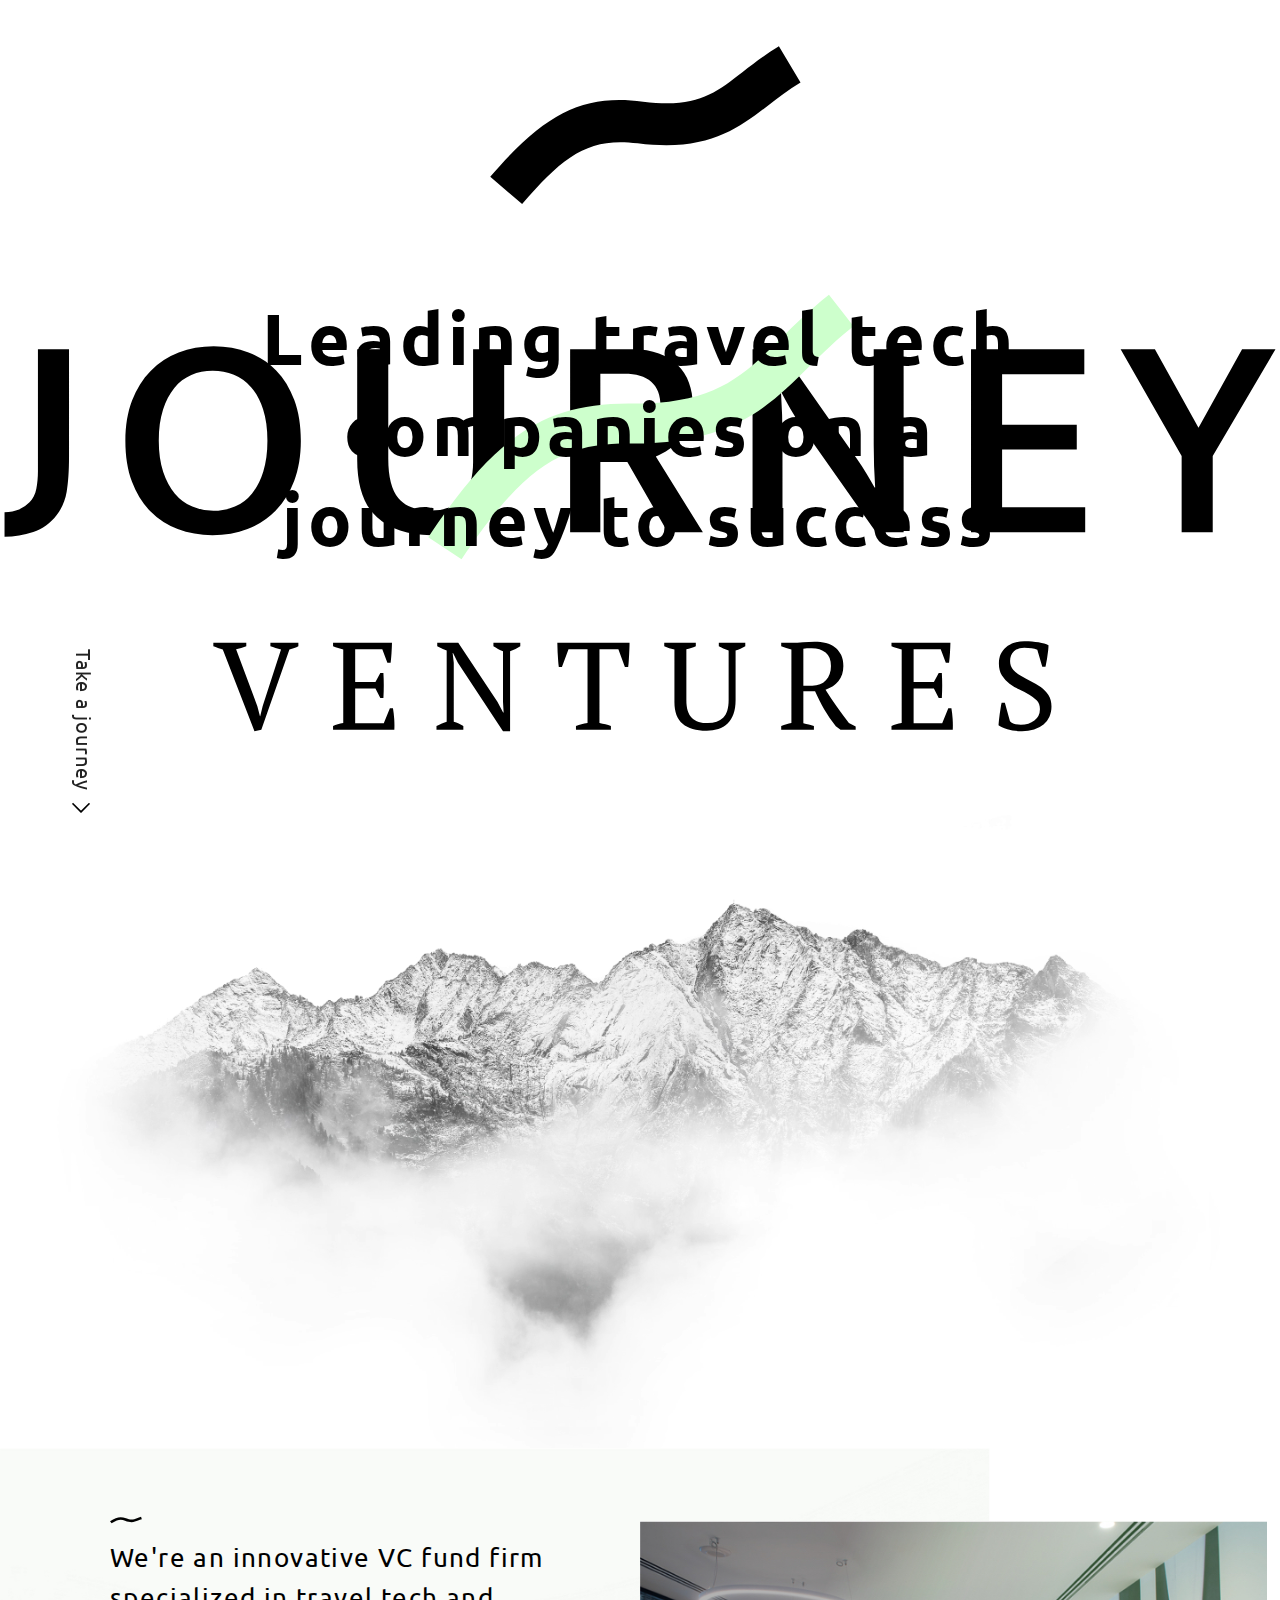
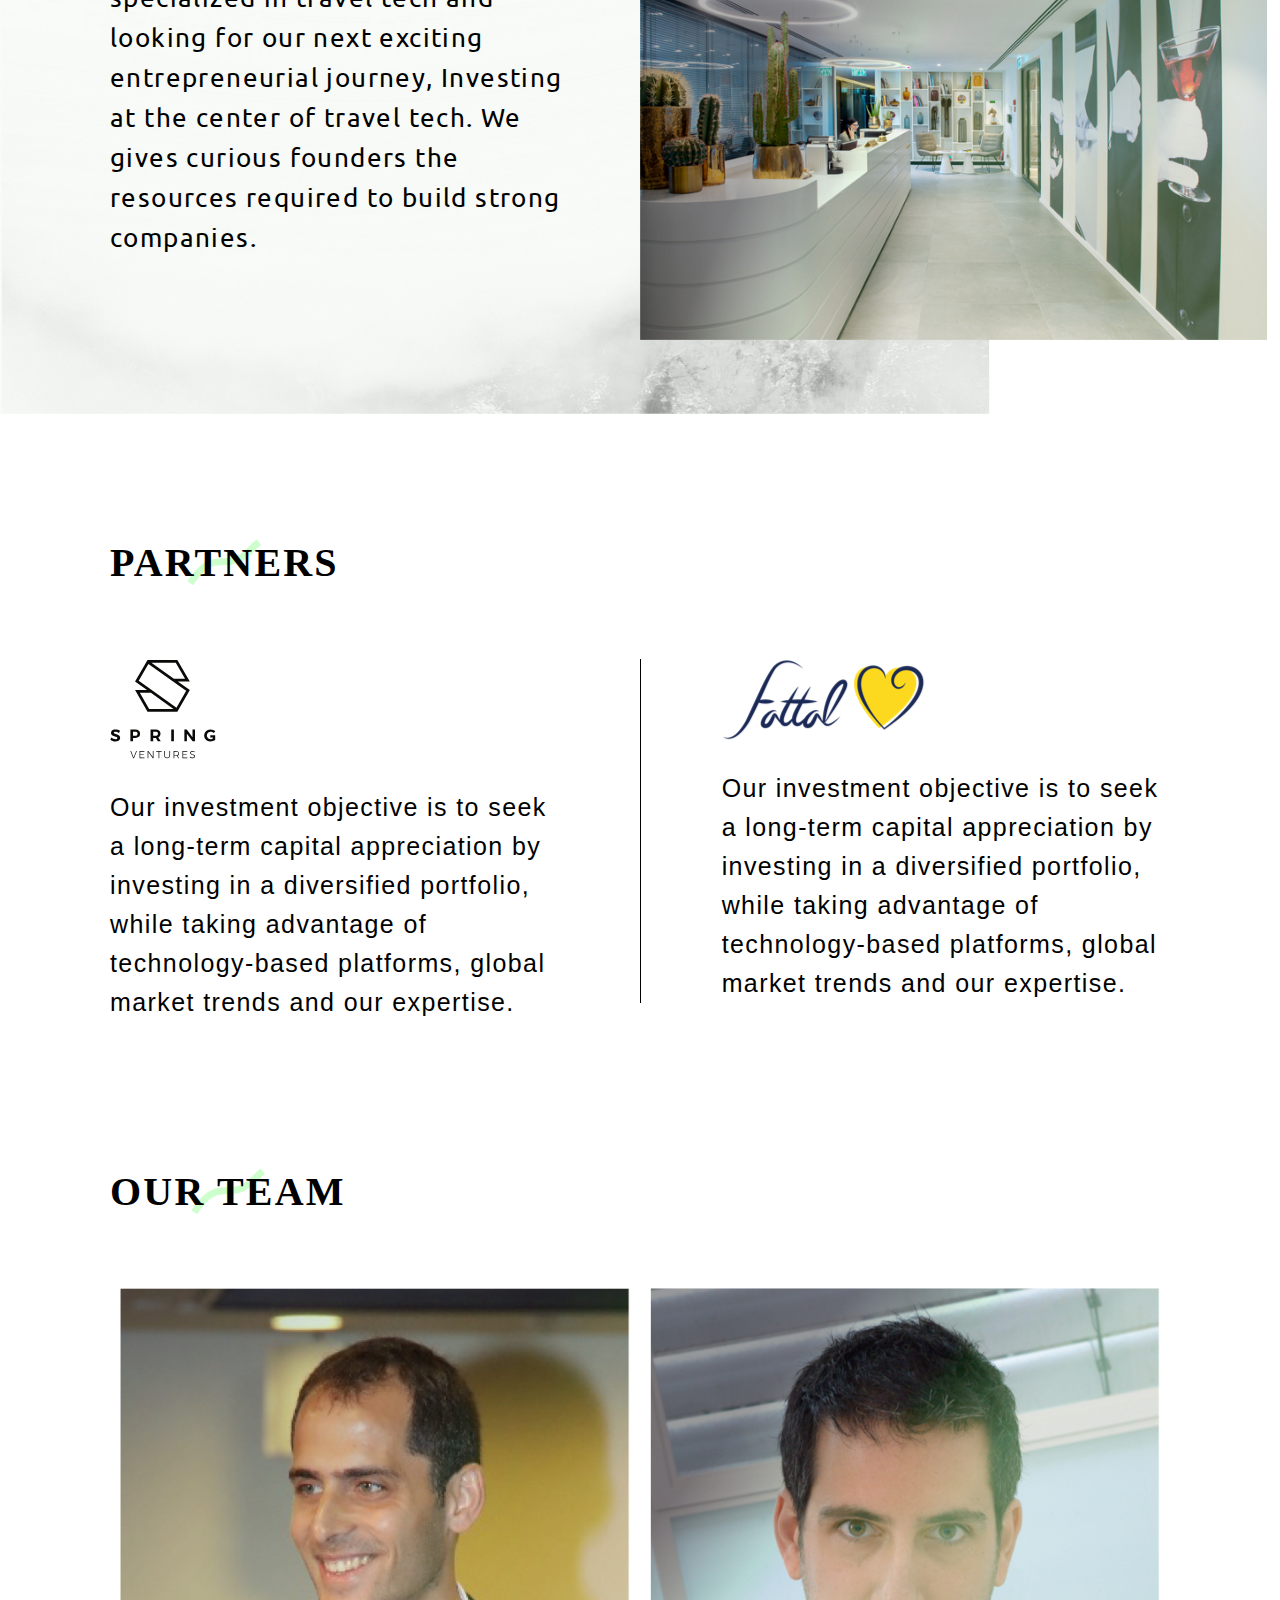
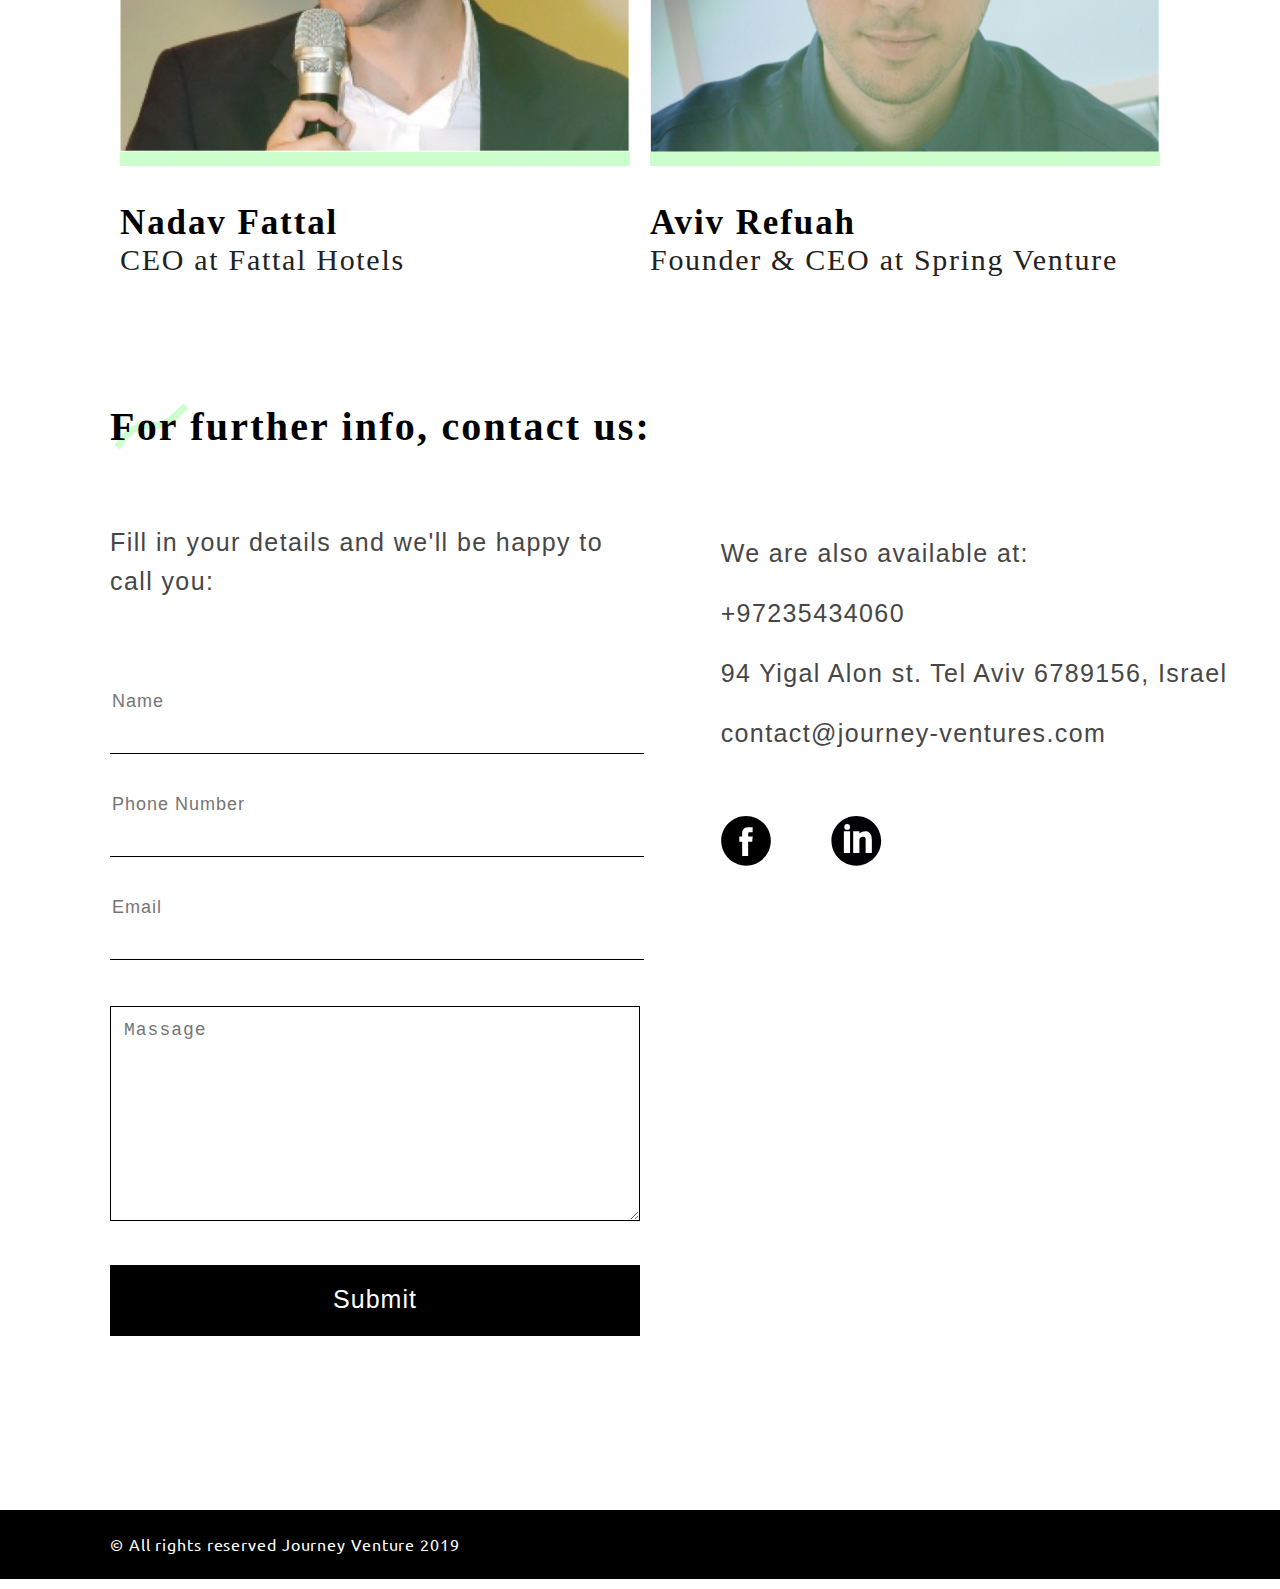
==== index.html @ 514bf33f "+" ====
<!DOCTYPE html>
<html lang="en">

<head>
    <meta charset="UTF-8">
    <meta name="viewport" content="width=device-width, initial-scale=1.0">
    <meta http-equiv="X-UA-Compatible" content="ie=edge">
    <title>Journey Ventures</title>
    <link href="https://fonts.googleapis.com/css?family=Ubuntu:400,700" rel="stylesheet">
    <link rel="stylesheet" href="reset.css">
    <link rel="stylesheet" href="main.css">
</head>

<body>
    <section class="welcome-section section">
        <img class="logo" src="img/journey.svg">
        <span class="welcome-text">Leading travel tech companies on a journey to success</span>
        <video id="video" muted autoplay>
            <source src="Comp.mp4" type="video/webm">
        </video>
        <div class="clouds-mob"></div>
        <div class="scroll-link">
            <span>Take a journey </span>
            <img src="img/arrow-down.svg" alt="">
        </div>
    </section>

    <section class="we-are section">
        <div class="we-are-text  text-block">
            <div> <img class="img-for-mob" src="img/small.svg"></div>
            <p>
                We're an innovative VC fund firm specialized in
                travel
                tech and
                looking for our next
                exciting
                entrepreneurial journey, Investing at the center of travel tech. We gives curious founders the resources
                required to build strong companies.
            </p>
        </div>
        <div class="we-are-img-container sections-contents">
            <img class="we-are-img" src="img/office.jpg">
        </div>
    </section>
    <span class="title margin-sides">PARTNERS</span>
    <section class="partners margin-sides section">

        <div class="spring-partner sections-contents">
            <img class="partner-icon" src="img/spring.svg">
            <span class="spring-text text-block">
                Our investment objective is to seek a long-term capital appreciation by investing in a diversified
                portfolio, while taking advantage of technology-based platforms, global market trends and our expertise.
            </span>
        </div>
        <div class="fattal-partner sections-contents">
            <div class="container-border-left">
                <img class="partner-icon" src="img/fattal.jpg">
                <span class="fattal-text text-block">
                    Our investment objective is to seek a long-term capital appreciation by investing in a diversified
                    portfolio, while taking advantage of technology-based platforms, global market trends and our
                    expertise.
                </span>
            </div>
        </div>
    </section>
    <span class="title margin-sides">OUR TEAM</span>
    <section class="our-team margin-sides section">
        <div class="person-wrapper sections-contents" id="js-nadav" data-id="1">
            <div class="nadav">
                <img class="person-img" src="img/nadav.jpg" data-id="1">
                <img class="not-active" src="img/nadav-hover.jpg" data-id="1">
                <span class="name-title">Nadav Fattal</span> <br>
                <span class="position-title">CEO at Fattal Hotels</span>
                <div class="text-about-person text-block" data-id="1">Our investment objective is to seek a long-term
                    capital appreciation by
                    investing in a diversified portfolio, while taking advantage of technology-based platforms, global
                    market trends and our expertise.</div>
            </div>
        </div>
        <div class="person-wrapper sections-contents" id="js-aviv" data-id="2">
            <div class="aviv">
                <img class="person-img" src="img/aviv.jpg" data-id="2">
                <img class="not-active" src="img/aviv-hover.jpg" data-id="2">
                <span class="name-title">Aviv Refuah</span> <br>
                <span class="position-title">Founder & CEO at Spring Venture</span>
                <div class="text-about-person text-block" data-id="2">Our investment objective is to seek a long-term
                    capital appreciation by
                    investing in a diversified portfolio, while taking advantage of technology-based platforms, global
                    market trends and our expertise.</div>
            </div>
        </div>
    </section>
    <span class="title margin-sides more-info-title">For further info, contact us:</span>
    <section class=" margin-sides section">
        <div class="form sections-contents">

            <span class="text-block form-text">Fill in your details and we'll be happy to call you:
            </span>
            <!-- <form method="POST" action="acknowledge.php"> -->
            <form method="POST" action="https://formspree.io/journeyventures2019@gmail.com">
                <!-- <div class="hpot">
                    <label>Leave this field empty: <input name="_gotcha"></label>
                  </div> -->
                <input for="name" type="text" placeholder="Name" name="name"> <br>
                <input for="phone" type="text" placeholder="Phone Number" name="phone"> <br>
                <input for="email" type="text" placeholder="Email" name="email"> <br>
                <textarea for="comments" cols="30" rows="10" placeholder="Massage" name="massage"></textarea> <br>
                <input class="btn-submit" type="submit">
                <input type="hidden" name="_next" value="formSuccess.html" />
            </form>
        </div>
        <div class="contacts sections-contents">
            <span class="text-block contact-us-text">
                We are also available at: <br>
                +97235434060<br>
                94 Yigal Alon st. Tel Aviv 6789156, Israel <br>
                contact@journey-ventures.com<br>
                <img src="img/facebook.svg">
                <img class="icon-linkedin" src="img/linkedin.svg">
            </span>
        </div>
    </section>
    <footer>
        © All rights reserved Journey Venture 2019
    </footer>
    <script src="main.js"></script>
</body>

</html>
---- main.css ----
/* Main */
html {
  font-size: 10px;
}
body {
  font-size: 10px;
  font-family: "Ubuntu", sans-serif;
  font-weight: normal;
  font-style: normal;
  font-stretch: normal;
  line-height: normal;
}
.margin-sides {
  margin-left: 110px;
  margin-right: 110px;
}
.sections-contents {
  flex: 0 0 50%;
  display: flex;
}
.section {
  display: flex;
}
.text-block {
  line-height: 1.56;
  letter-spacing: 1.4px;
  color: #000000;
  font-size: 2.5rem;
  font-family: "Open Sans", sans-serif;
}
.title {
  background: url("img/hero.svg") no-repeat center;
  font-family: "Futura";
  font-size: 4rem;
  font-weight: bold;
  letter-spacing: 2.2px;
  color: #000000;
  display: inline-block;
  margin-top: 9.8vw;
  margin-bottom: 5.7vw;
  background-size: contain;
}


/* Sections */
.welcome-section {
  display: flex;
  flex-direction: column;
  min-height: 64.2vw;
}

.welcome-text {
  font-size: 7.2rem;
  font-weight: bold;
  line-height: 1.26;
  letter-spacing: 5px;
  text-align: center;
  color: #000000;
  margin-top: 15vw;
  background: url("img/hero.svg") no-repeat center;
  position: absolute;
  top: 100px;
  padding: 0 330px;
  background-size: contain;
}
.scroll-link{
  position: absolute;
  transform: rotate(90deg);
  top: 80%;
  font-size: 2rem;
  letter-spacing: 1px;
}
.scroll-link >img{
  transform: rotate(-90deg);
}
@media only screen and (min-width: 1873px) {
  .welcome-text {
    margin-top: 20vw;
  }
}
.logo {
  margin-top: 46px;
}
@media only screen and (max-width: 1376px) {
  .welcome-text {
    padding: 0 220px;
  }
}
.clouds-mob {
  display: none;
}
.we-are {
  min-height: 44.2vw;
  background: url("img/about.jpg") no-repeat;
  background-size: 77.36% 100%;
  position: relative;
}
.we-are-text {
  padding: 50px 0 50px 110px;
  align-items: center;
  padding-right: 56px;
  font-size: 2.6rem;
  box-sizing: border-box;
  font-family: "Ubuntu";
  line-height: 1.54;
}
.we-are-img-container {
  align-items: center;
}
#video{
  width: 100%;
}
.we-are-img {
  width: 49vw;
}
.partners {
  min-height: 30vw;
}
.spring-partner,
.fattal-partner {
  flex-direction: column;
  align-items: flex-start;
}
.spring-text,
.fattal-text {
  margin-top: 29px;
}
.spring-text {
  padding-right: 6.3vw;
}
.fattal-text,
.fattal-partner img {
  padding-left: 6.3vw;
  display: block;
  
}
.container-border-left{
  border-left: 1px solid black;
}
.text-about-person {
  display: none;
}
.name-title {
  font-family: "Open Sans";
  font-size: 3.5rem;
  letter-spacing: 1.9px;
  color: #000000;
  font-weight: 700;
  margin-top: 3.7rem;
  display: inline-block;
}
.position-title {
  font-family: "Open Sans";
  font-size: 3rem;
  letter-spacing: 1.7px;
}
.nadav,
.aviv,
.form,
.contacts {
  flex-direction: column;
}
.person-wrapper {
  width: 50%;
  justify-content: center;
}
.nadav,
.aviv {
  width: 100%;
  /* max-width: 598px; */
  margin-right: 10px;
  margin-left: 10px;
}

.person-img,
.not-active {
  width: 100%;
  /* max-width: 598px; */
  align-self: center;
  border-bottom: 14px solid #cdffcc;
}
.not-active {
  width: 100%;
  /* max-width: 598px; */
  display: none;
  border-bottom: 14px solid #cdffcc;
}
.more-info-title {
  background-position: left;
}
.form-text {
  margin-bottom: 50px;
}
.contact-us {
  color: #464646;
}
input {
  outline: none;
  border: none;
  border-bottom: 1px solid black;
  height: 100px;
  font-size: 1.8rem;
  width: 100%;
  letter-spacing: 1px;
  font-weight: 100;
  /* font-family: "Open Sans"; */
  color: #464646;
}
textarea {
  border: 1px solid black;
  font-size: 1.8rem;
  padding: 13px 0 0 13px;
  width: 100%;
  letter-spacing: 1px;
  font-weight: 100;
  /* font-family: "Open Sans"; */
  margin-top: 46px;
  box-sizing: border-box;
  color: #464646;
}
:-moz-placeholder,
::-moz-placeholder,
::-webkit-input-placeholder,
:-moz-placeholder{
  color: #464646;
  /* font-family: "Open Sans"; */
}
.contacts {
  padding-left: 6.3vw;
}
.contact-us-text img {
  margin-top: 5.2rem;
}
.icon-linkedin {
  margin-left: 5.1rem;
}
footer {
  display: flex;
  height: 69px;
  background-color: black;
  color: white;
  padding-left: 110px;
  align-items: center;
  font-size: 1.6rem;
  /* font-family: "Open Sans"; */
  letter-spacing: 0.9px;
  margin-top: 174px;
}
.form-text {
  color: #464646;
}
.btn-submit {
  color: white;
  background: black;
  margin-top: 44px;
  font-size: 25px;
  height: 71px;
}
.btn-submit:hover {
  background-color: #233223;
}
.contact-us-text {
  line-height: 6rem;
  color: #464646;
}
@media only screen and (max-width: 1024px) {
  .section {
    flex-direction: column;
    height: auto;
  }
  .welcome-text {
    font-size: 5.3rem;
    padding: 0 100px;
  }
  .sections-contents {
    flex: 0 0 100%;
  }
  .person-wrapper {
    width: 100%;
  }
  .contacts,
  .spring-text,
  .fattal-text,
  .fattal-partner img {
    padding-left: unset;
  }
  .we-are {
    background-size: cover;
  }
  .we-are-img {
    width: 100%;
  }
  .text-block {
    font-size: 1.8rem;
    line-height: 1.56;
    letter-spacing: 1px;
    padding-top: 30px;
  }
  .scroll-link{
    display: none;
  }
  .we-are-text {
    padding: 100px 29px 70px 31px;
  }
  .aviv {
  margin-top: 30px;
  }
  .clouds-mob {
    display: block;
    width: 100%;
    height: 600px;
    background: url("img/clouds.jpg") no-repeat;
    background-size: 100%;
  }
  .partner-icon {
    padding-top: 50px;
  }
  .name-title {
    font-size: 2.4rem;
  }
  .position-title {
    font-size: 2rem;
  }
  .title {
    font-size: 2.6rem;
  }
  .contact-us-text {
    line-height: 6rem;
  }
  .nadav,
  .aviv {
    margin-right: unset;
    margin-left: unset;
  }
  video {
    display: none;
  }
  .container-border-left{
    border-left: none;
  }
}
@media only screen and (max-width: 988px) {
  .welcome-text {
    margin-top: 140px;
  }
}
@media only screen and (max-width: 612px) {
  .margin-sides {
    margin-left: 30px;
    margin-right: 30px;
  }
  footer {
    font-size: 1.4rem;
    padding-left: 30px;
  }
  .more-info-title {
    background-size: 80%;
  }

  .welcome-text {
    padding: 0 30px;
    font-size: 2.3rem;
    margin-top: 100px;
  }
  .clouds-mob {
    height: 300px;
  }
}
.hpot {
  display: none;
}
.success-container {
  width: 100%;
  margin-top: 10vw;
  text-align: center;
}
.success-container h1 {
  height: 30px;
  font-family: Futura;
  font-size: 23.4px;
  font-weight: bold;
  font-style: normal;
  font-stretch: normal;
  line-height: normal;
  letter-spacing: 1.3px;
  color: #000000;
}
.success-container h2 {
  font-family: OpenSans;
  font-size: 16.2px;
  font-weight: normal;
  font-style: normal;
  font-stretch: normal;
  line-height: 1.56;
  letter-spacing: 0.9px;
  text-align: center;
  color: #464646;
}
.success-container a {
  font-size: 16.2px;
}
.success-container img {
  width: 89px;
}
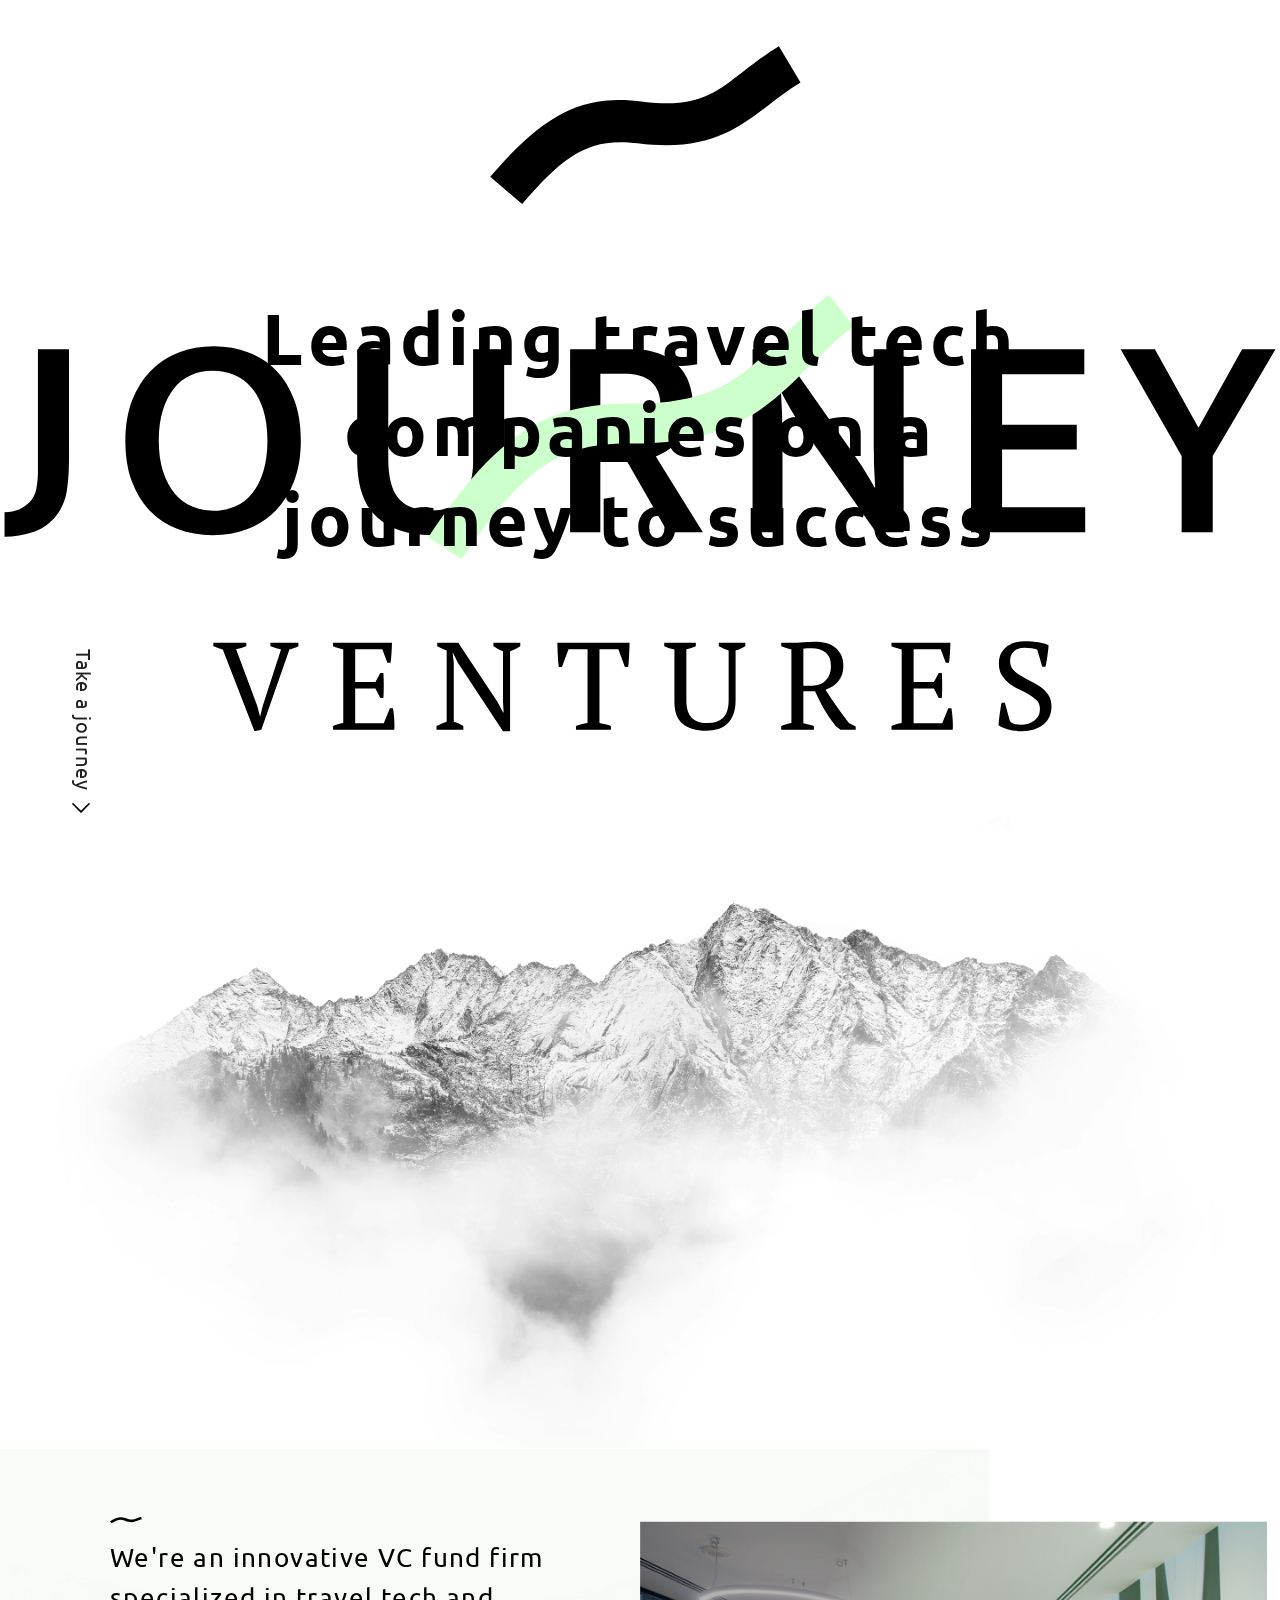
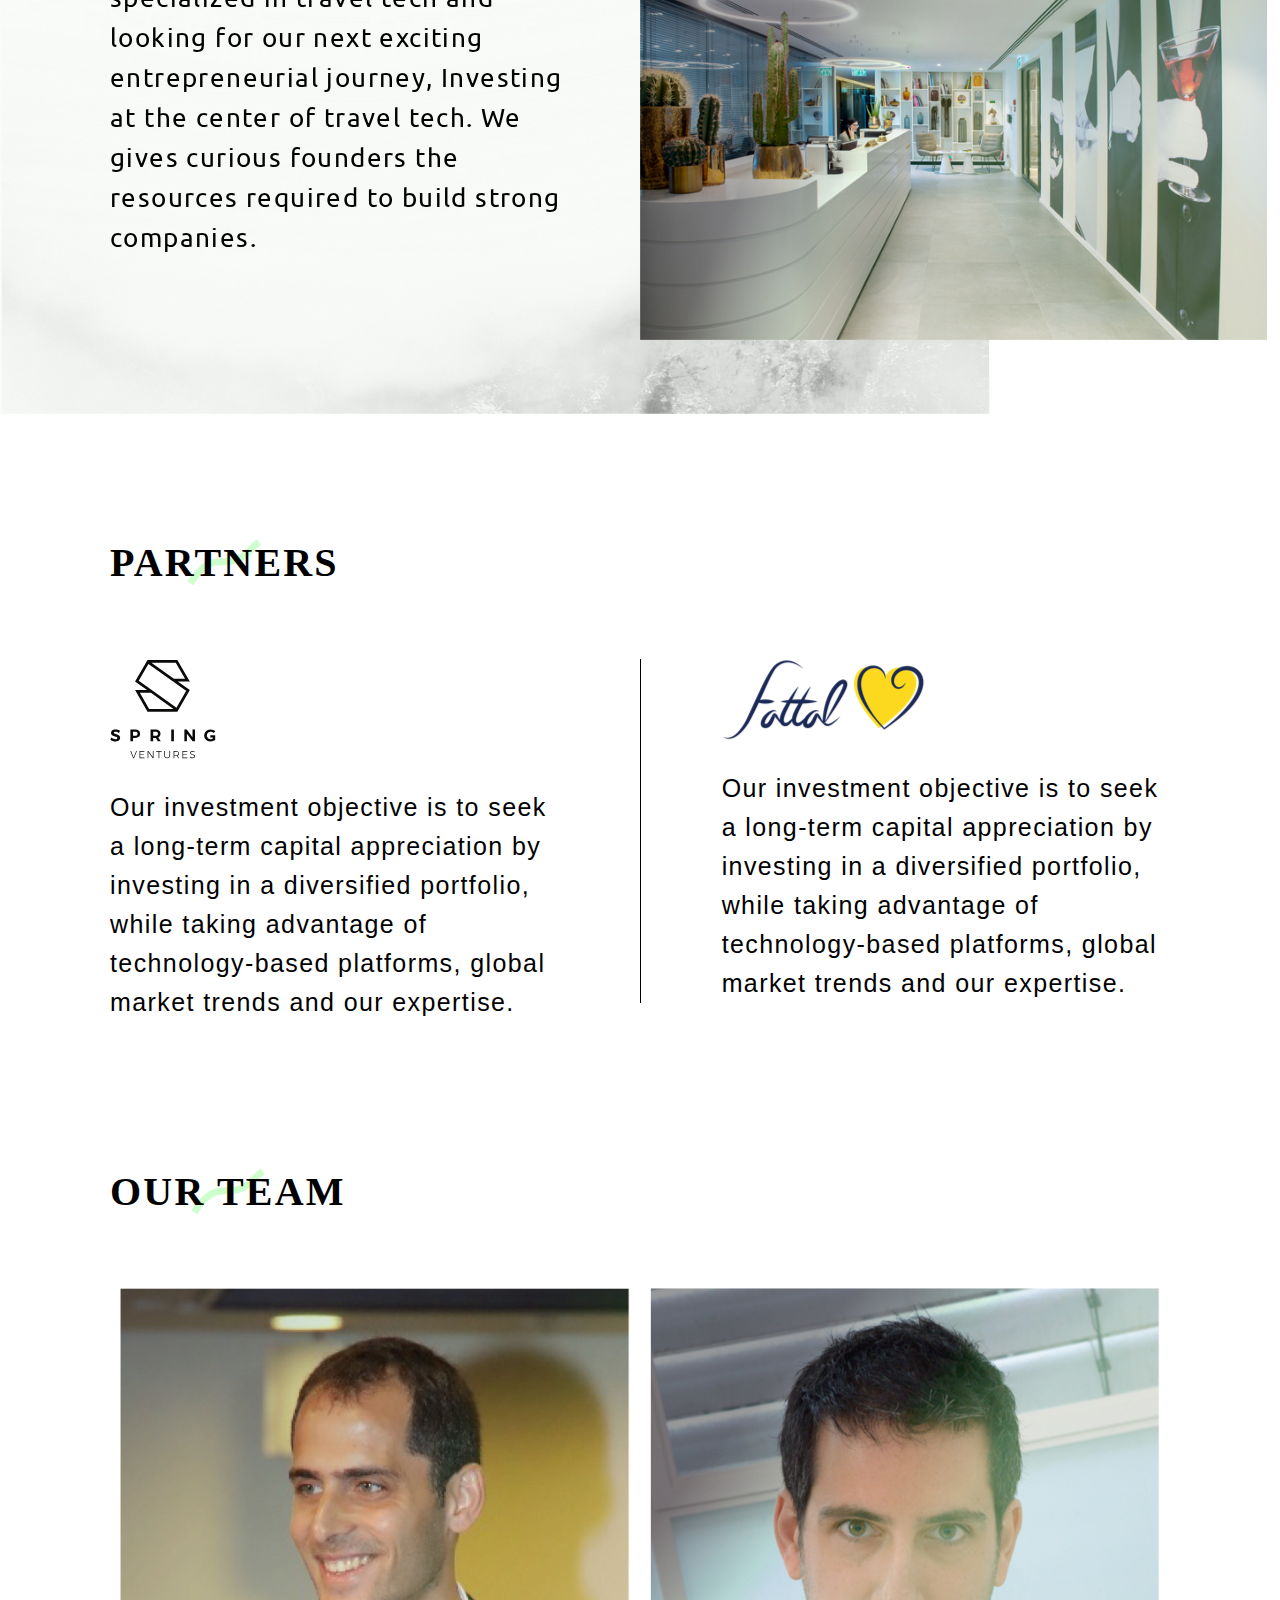
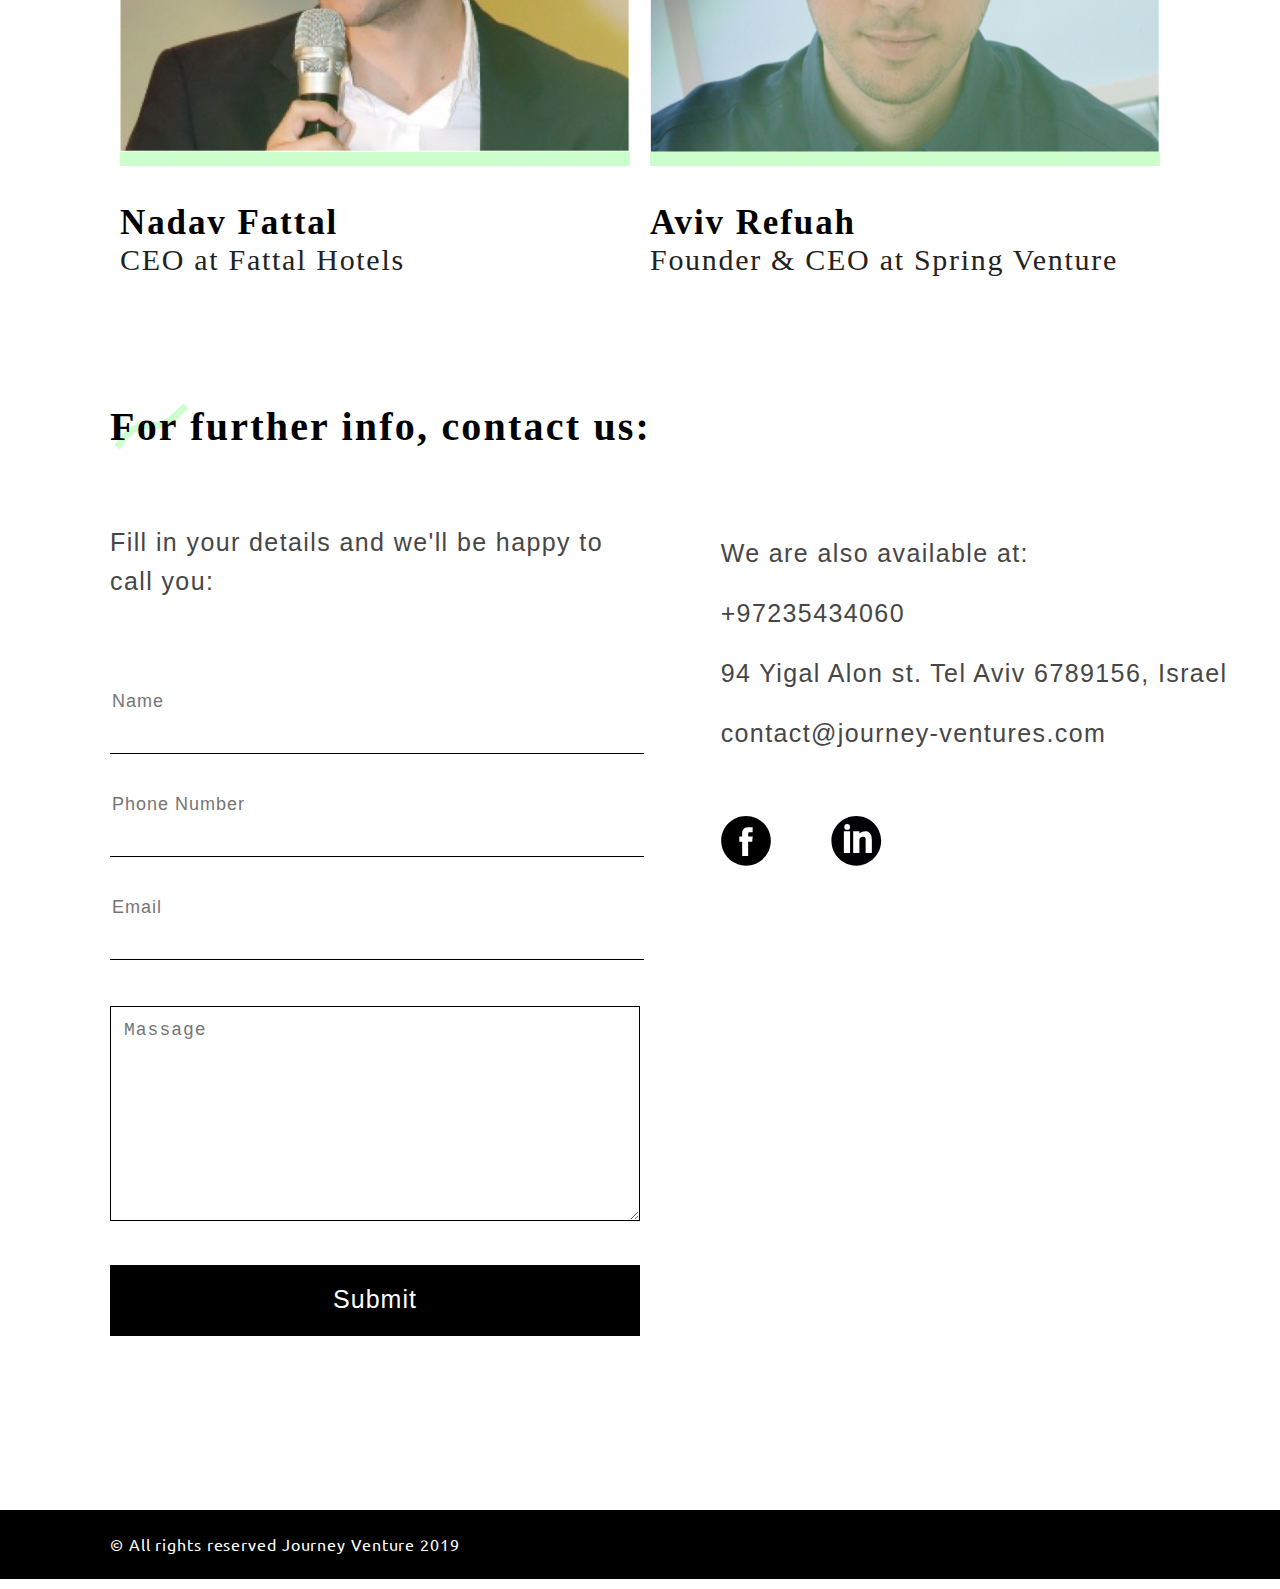
==== commit 011ca836: "+scroll" ====
--- a/index.html
+++ b/index.html
@@ -25,7 +25,7 @@
         </div>
     </section>
 
-    <section class="we-are section">
+    <section class="we-are section" id="we-are">
         <div class="we-are-text  text-block">
             <div> <img class="img-for-mob" src="img/small.svg"></div>
             <p>
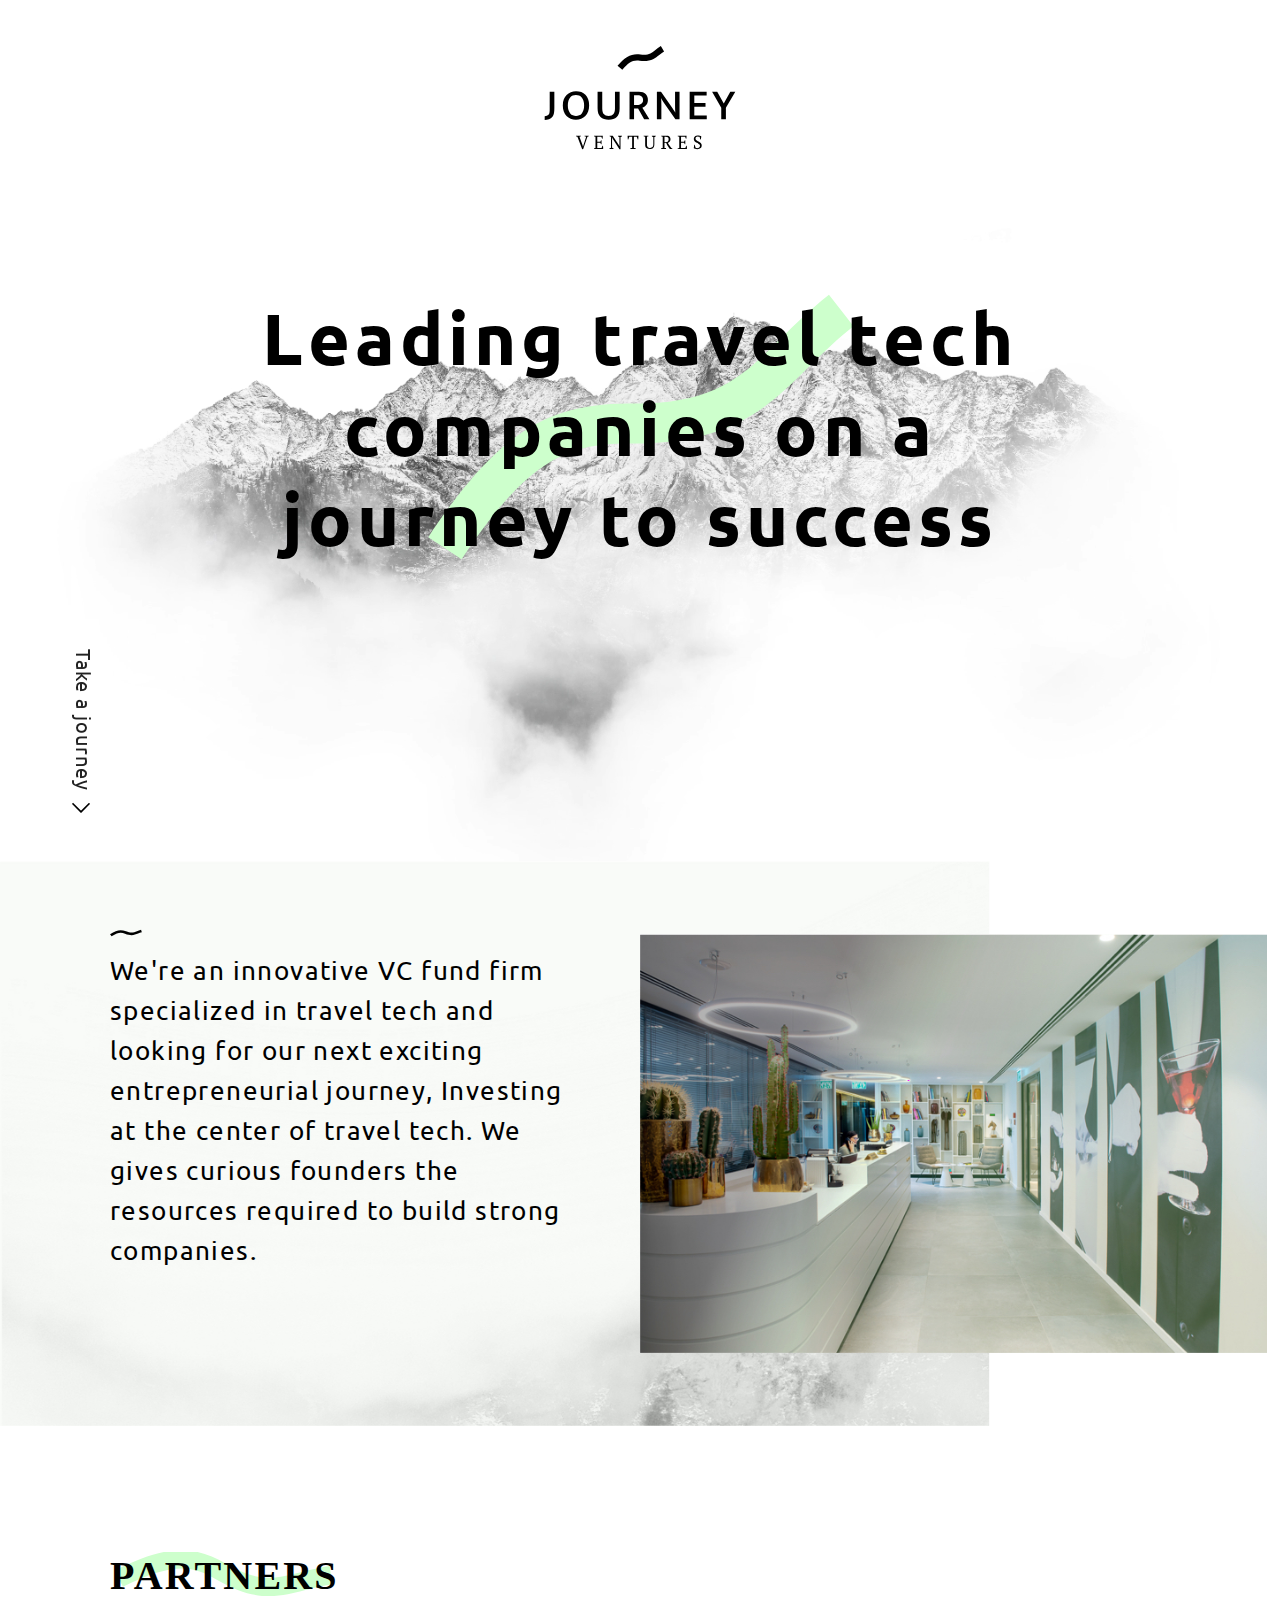
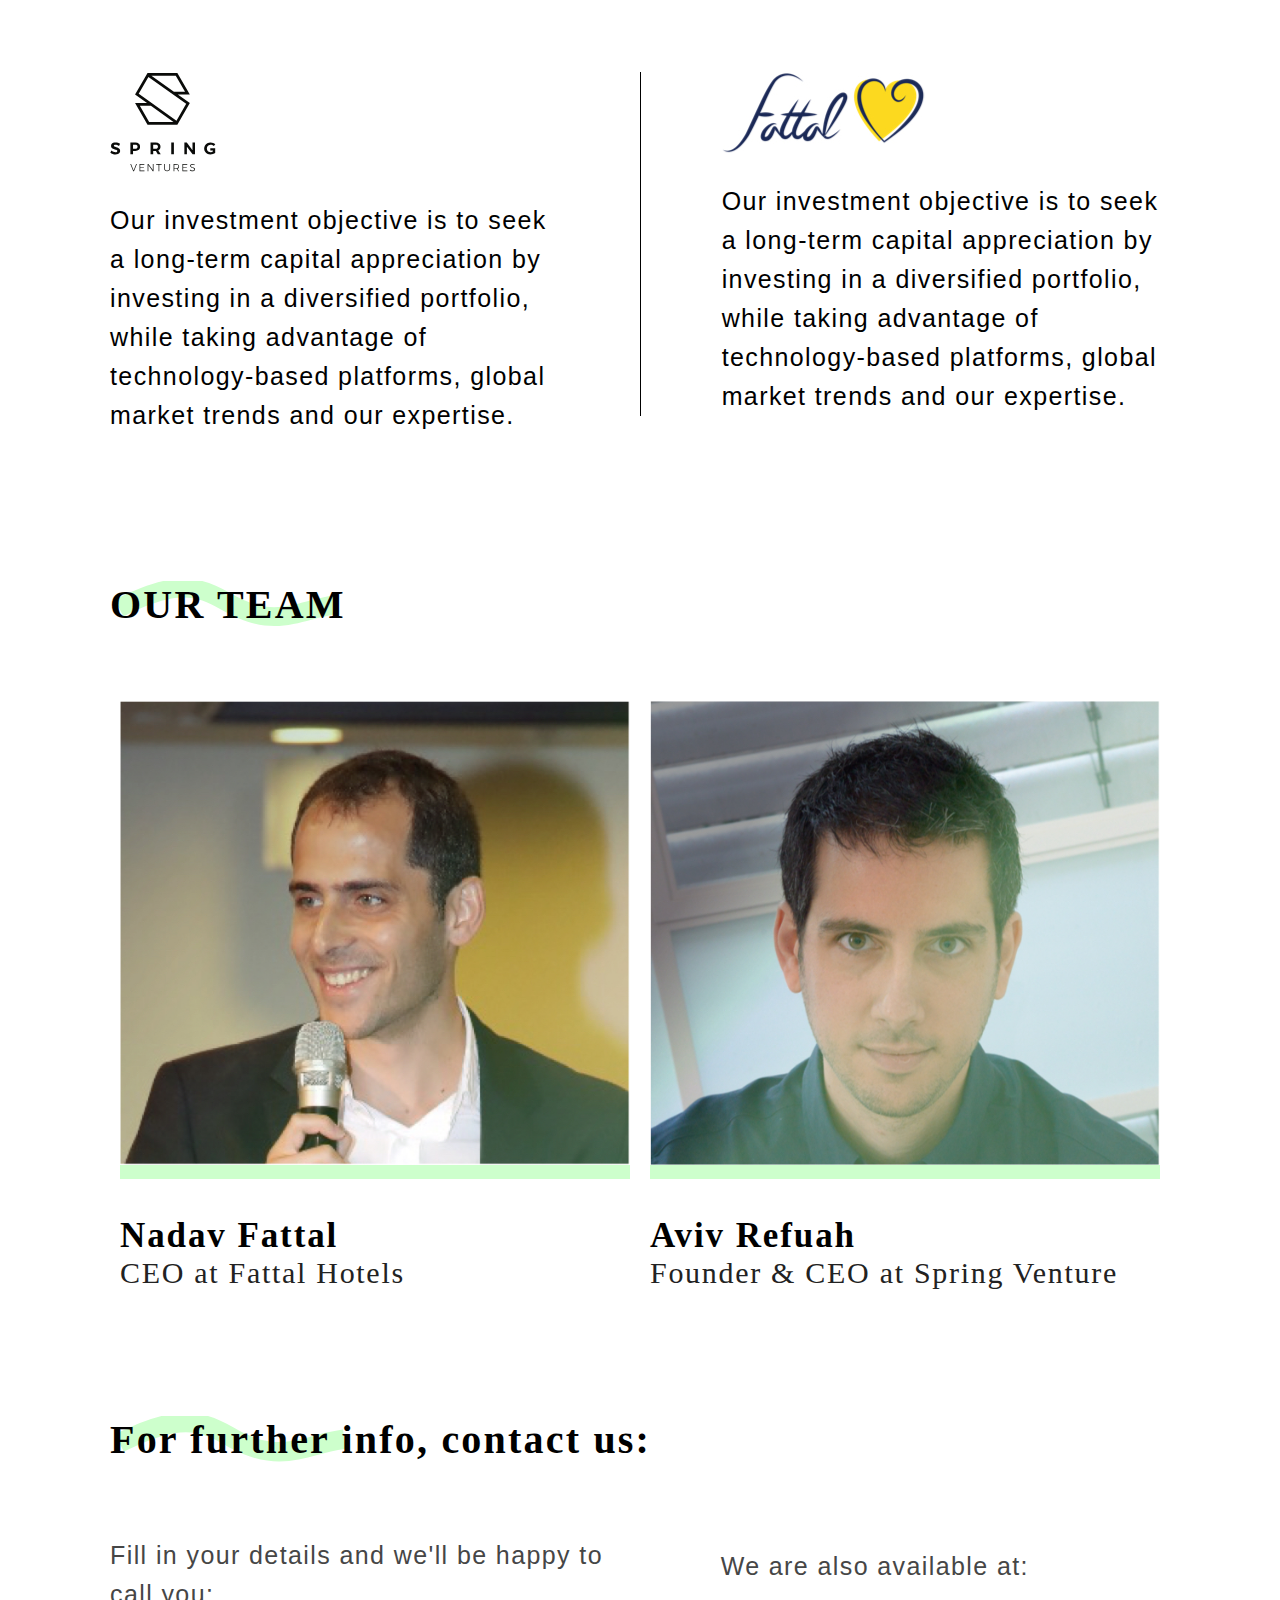
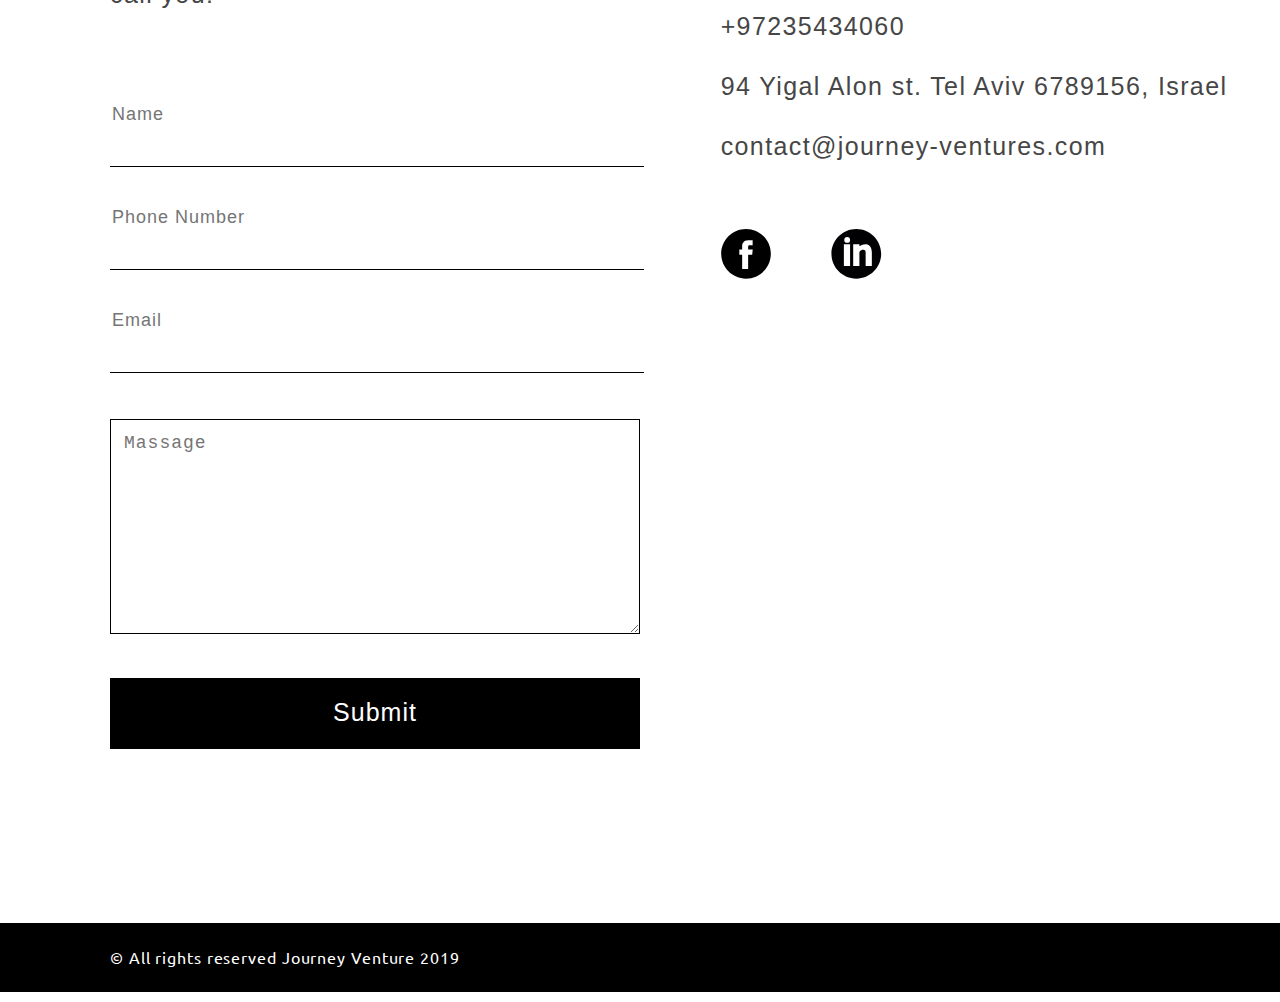
==== commit 636f68e7: "+" ====
--- a/index.html
+++ b/index.html
@@ -4,6 +4,7 @@
 <head>
     <meta charset="UTF-8">
     <meta name="viewport" content="width=device-width, initial-scale=1.0">
+    <meta name="title" content="Journey Ventures">
     <meta http-equiv="X-UA-Compatible" content="ie=edge">
     <title>Journey Ventures</title>
     <link href="https://fonts.googleapis.com/css?family=Ubuntu:400,700" rel="stylesheet">
@@ -13,7 +14,9 @@
 
 <body>
     <section class="welcome-section section">
-        <img class="logo" src="img/journey.svg">
+        <div class="logo-container">
+            <img class="logo" src="img/journey.svg">
+        </div>
         <span class="welcome-text">Leading travel tech companies on a journey to success</span>
         <video id="video" muted autoplay>
             <source src="Comp.mp4" type="video/webm">
--- a/main.css
+++ b/main.css
@@ -29,7 +29,7 @@
   font-family: "Open Sans", sans-serif;
 }
 .title {
-  background: url("img/hero.svg") no-repeat center;
+  background: url("img/headlines.svg") no-repeat center;
   font-family: "Futura";
   font-size: 4rem;
   font-weight: bold;
@@ -38,7 +38,7 @@
   display: inline-block;
   margin-top: 9.8vw;
   margin-bottom: 5.7vw;
-  background-size: contain;
+  background-size: cover; 
 }
 
 
@@ -73,6 +73,12 @@
 .scroll-link >img{
   transform: rotate(-90deg);
 }
+.logo-container{
+text-align: center;
+}
+.logo-container img{
+  width: 15%;
+}
 @media only screen and (min-width: 1873px) {
   .welcome-text {
     margin-top: 20vw;
@@ -187,6 +193,7 @@
 }
 .more-info-title {
   background-position: left;
+  background-size: unset;
 }
 .form-text {
   margin-bottom: 50px;
@@ -312,6 +319,9 @@
     background: url("img/clouds.jpg") no-repeat;
     background-size: 100%;
   }
+  .more-info-title {
+    background-size: contain;
+  }
   .partner-icon {
     padding-top: 50px;
   }
@@ -345,6 +355,9 @@
   }
 }
 @media only screen and (max-width: 612px) {
+  .logo-container img {
+    width: 25%;
+}
   .margin-sides {
     margin-left: 30px;
     margin-right: 30px;
@@ -353,10 +366,6 @@
     font-size: 1.4rem;
     padding-left: 30px;
   }
-  .more-info-title {
-    background-size: 80%;
-  }
-
   .welcome-text {
     padding: 0 30px;
     font-size: 2.3rem;
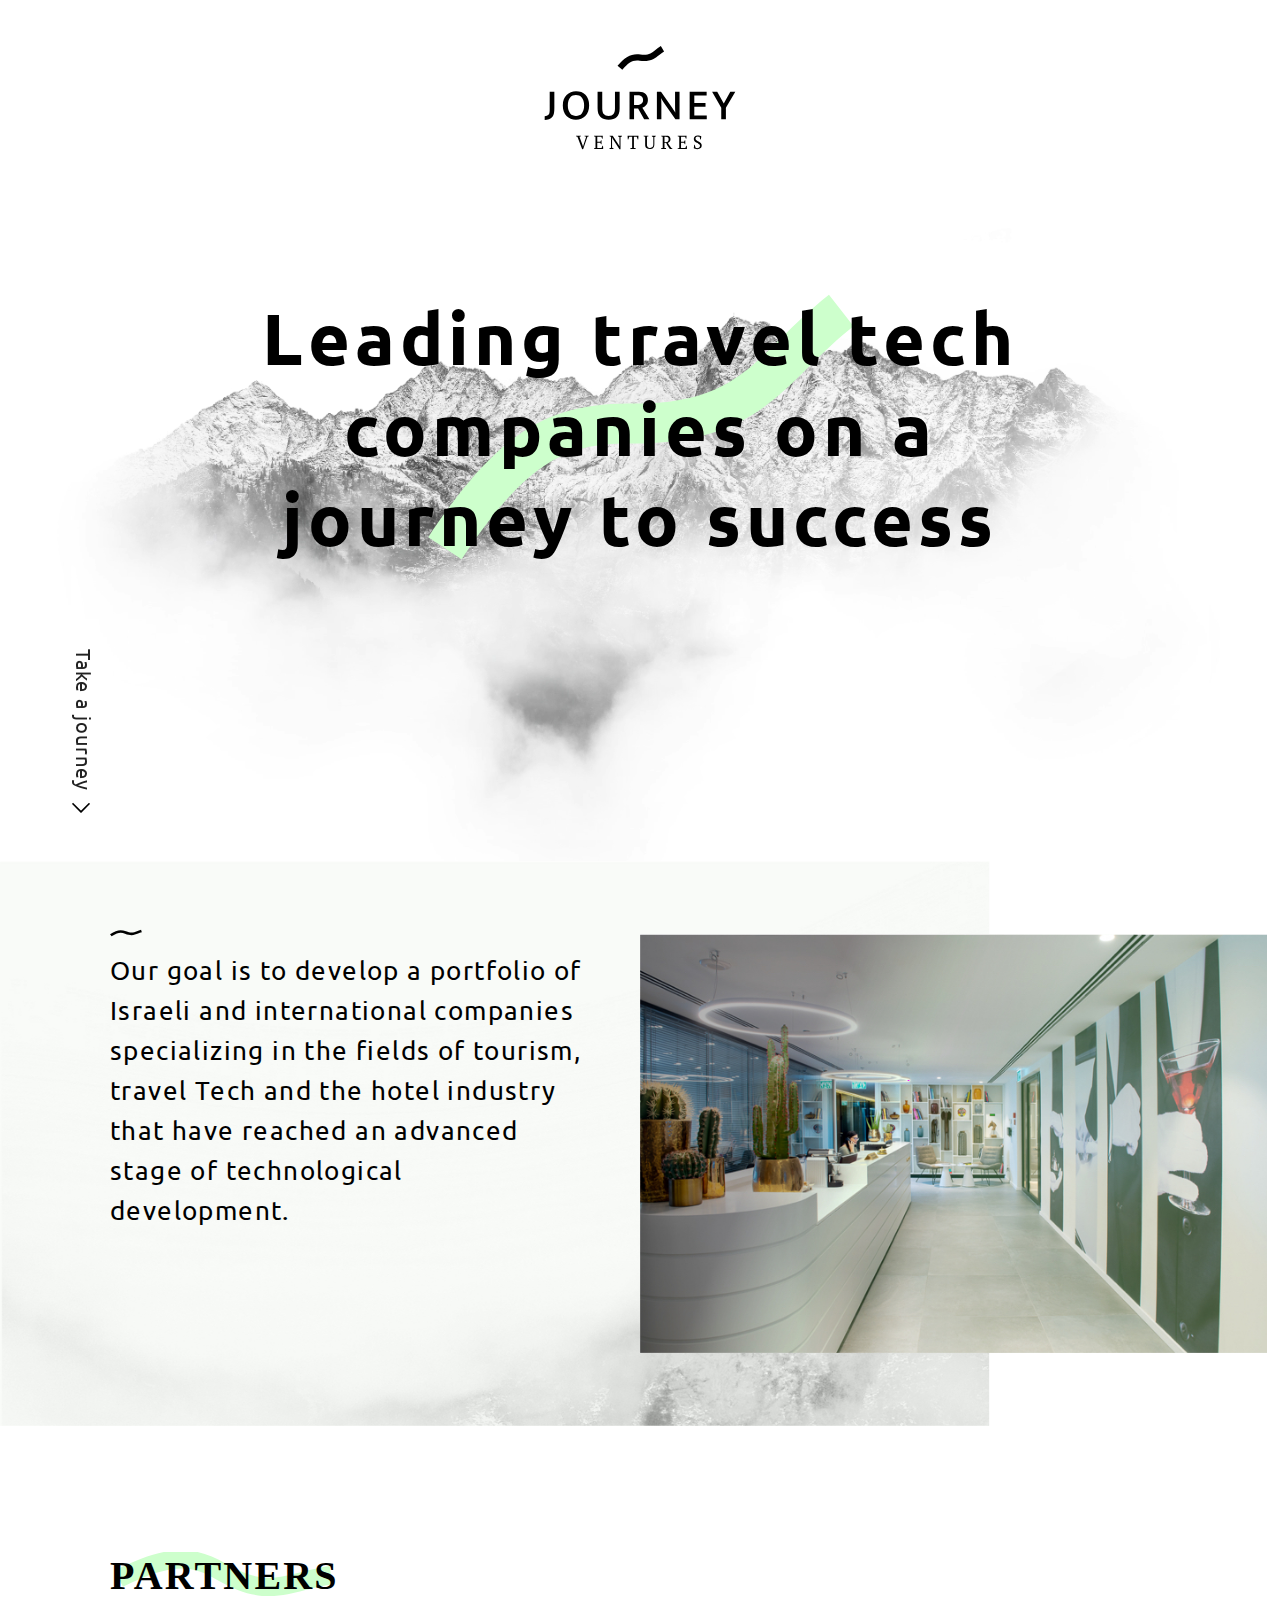
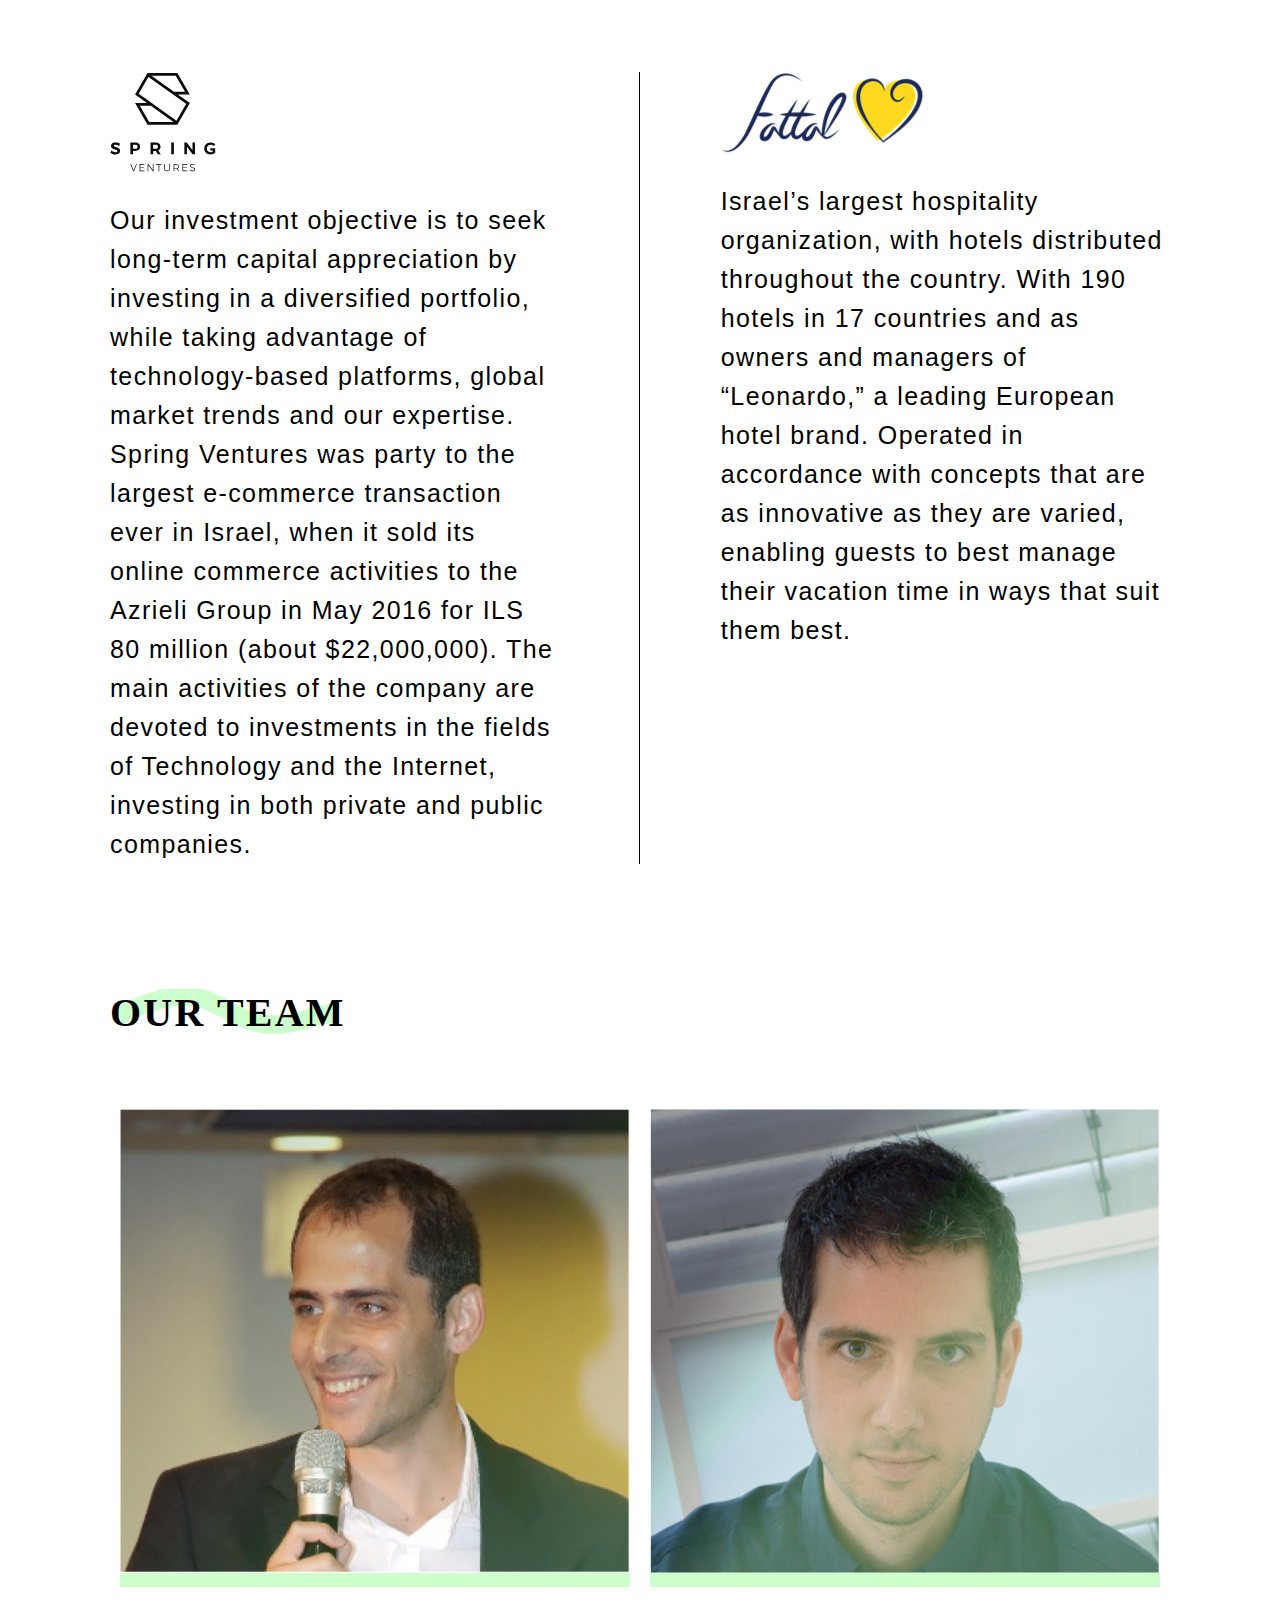
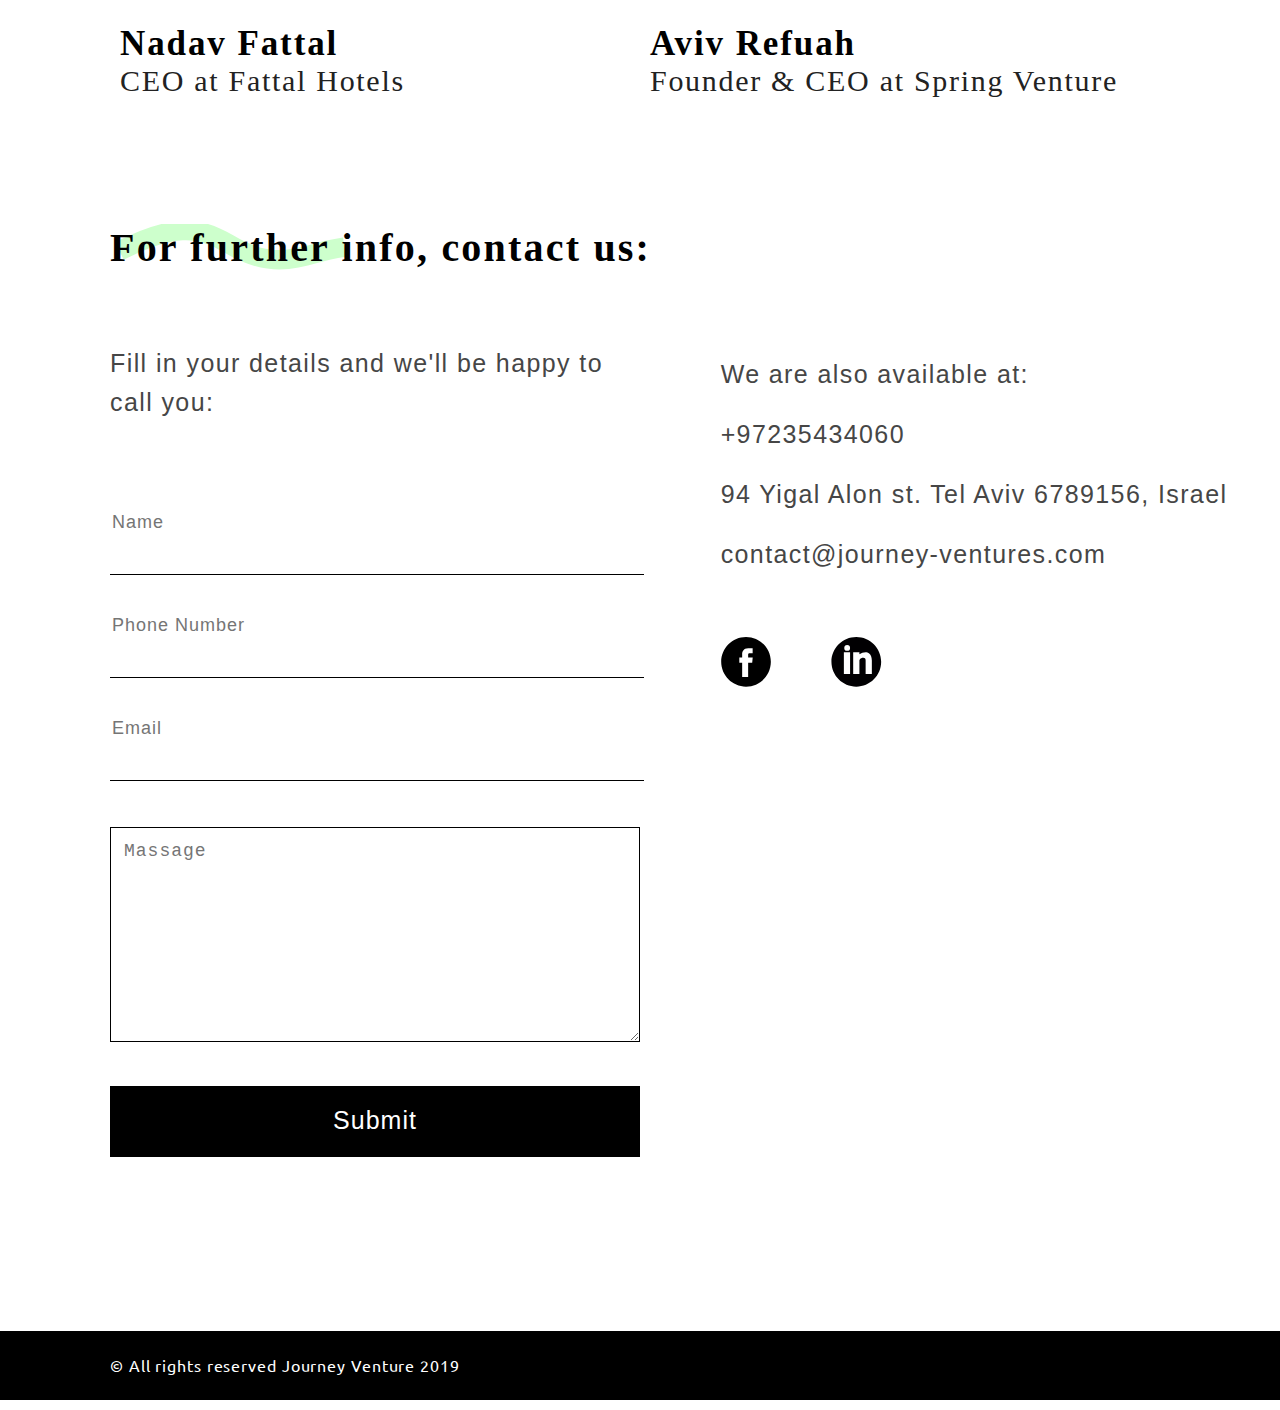
==== commit f20e8a15: "+" ====
--- a/index.html
+++ b/index.html
@@ -32,13 +32,9 @@
         <div class="we-are-text  text-block">
             <div> <img class="img-for-mob" src="img/small.svg"></div>
             <p>
-                We're an innovative VC fund firm specialized in
-                travel
-                tech and
-                looking for our next
-                exciting
-                entrepreneurial journey, Investing at the center of travel tech. We gives curious founders the resources
-                required to build strong companies.
+                Our goal is to develop a portfolio of Israeli and international companies specializing in the fields of
+                tourism, travel Tech and the hotel industry that have reached an advanced stage of technological
+                development.
             </p>
         </div>
         <div class="we-are-img-container sections-contents">
@@ -49,21 +45,31 @@
     <section class="partners margin-sides section">
 
         <div class="spring-partner sections-contents">
-            <img class="partner-icon" src="img/spring.svg">
-            <span class="spring-text text-block">
-                Our investment objective is to seek a long-term capital appreciation by investing in a diversified
-                portfolio, while taking advantage of technology-based platforms, global market trends and our expertise.
-            </span>
+            <div class="container-border-right">
+                <img class="partner-icon" src="img/spring.svg">
+                <span class="spring-text text-block">
+                    Our investment objective is to seek long-term capital appreciation by investing in a diversified
+                    portfolio, while taking advantage of technology-based platforms, global market trends and our
+                    expertise.
+                    Spring Ventures was party to the largest e-commerce transaction ever in Israel, when it sold its
+                    online
+                    commerce activities to the Azrieli Group in May 2016 for ILS 80 million (about $22,000,000). The
+                    main
+                    activities of the company are devoted to investments in the fields of Technology and the Internet,
+                    investing in both private and public companies.
+                </span>
+            </div>
         </div>
         <div class="fattal-partner sections-contents">
-            <div class="container-border-left">
+            <!-- <div class="container-border-left"> -->
                 <img class="partner-icon" src="img/fattal.jpg">
                 <span class="fattal-text text-block">
-                    Our investment objective is to seek a long-term capital appreciation by investing in a diversified
-                    portfolio, while taking advantage of technology-based platforms, global market trends and our
-                    expertise.
+                    Israel’s largest hospitality organization, with hotels distributed throughout the country.
+                    With 190 hotels in 17 countries and as owners and managers of “Leonardo,” a leading European hotel
+                    brand. Operated in accordance with concepts that are as innovative as they are varied, enabling
+                    guests to best manage their vacation time in ways that suit them best.
                 </span>
-            </div>
+            <!-- </div> -->
         </div>
     </section>
     <span class="title margin-sides">OUR TEAM</span>
@@ -74,10 +80,11 @@
                 <img class="not-active" src="img/nadav-hover.jpg" data-id="1">
                 <span class="name-title">Nadav Fattal</span> <br>
                 <span class="position-title">CEO at Fattal Hotels</span>
-                <div class="text-about-person text-block" data-id="1">Our investment objective is to seek a long-term
-                    capital appreciation by
-                    investing in a diversified portfolio, while taking advantage of technology-based platforms, global
-                    market trends and our expertise.</div>
+                <div class="text-about-person text-block" data-id="1">Nadav has accumulated more than 10 years of
+                    experience focusing on digital marketing for the Fattal Group, heading the chain’s digital marketing
+                    effort and developing fruitful technological products and platforms. While working in digital
+                    marketing as a whole, Nadav has specialized in working with start-ups in particular and is
+                    experienced in developing new products and companies.</div>
             </div>
         </div>
         <div class="person-wrapper sections-contents" id="js-aviv" data-id="2">
@@ -86,10 +93,12 @@
                 <img class="not-active" src="img/aviv-hover.jpg" data-id="2">
                 <span class="name-title">Aviv Refuah</span> <br>
                 <span class="position-title">Founder & CEO at Spring Venture</span>
-                <div class="text-about-person text-block" data-id="2">Our investment objective is to seek a long-term
-                    capital appreciation by
-                    investing in a diversified portfolio, while taking advantage of technology-based platforms, global
-                    market trends and our expertise.</div>
+                <div class="text-about-person text-block" data-id="2">A prodigy who established and directed his first
+                    company nearly two decades ago, at the age of 18, and has never slowed down, Aviv Refuah is one of
+                    Israel’s first and most experienced Tech entrepreneurs, with a proven track record in recognizing
+                    technological trends and turning them into opportunities.
+                    Much of his work until now has focused on e-commerce and the potential inherent in online sales
+                    platforms.</div>
             </div>
         </div>
     </section>
@@ -99,11 +108,7 @@
 
             <span class="text-block form-text">Fill in your details and we'll be happy to call you:
             </span>
-            <!-- <form method="POST" action="acknowledge.php"> -->
             <form method="POST" action="https://formspree.io/journeyventures2019@gmail.com">
-                <!-- <div class="hpot">
-                    <label>Leave this field empty: <input name="_gotcha"></label>
-                  </div> -->
                 <input for="name" type="text" placeholder="Name" name="name"> <br>
                 <input for="phone" type="text" placeholder="Phone Number" name="phone"> <br>
                 <input for="email" type="text" placeholder="Email" name="email"> <br>
--- a/main.css
+++ b/main.css
@@ -133,6 +133,7 @@
 }
 .spring-text {
   padding-right: 6.3vw;
+  display: block;
 }
 .fattal-text,
 .fattal-partner img {
@@ -140,8 +141,8 @@
   display: block;
   
 }
-.container-border-left{
-  border-left: 1px solid black;
+.container-border-right{
+  border-right: 1px solid black;
 }
 .text-about-person {
   display: none;
@@ -345,8 +346,8 @@
   video {
     display: none;
   }
-  .container-border-left{
-    border-left: none;
+  .container-border-right{
+    border-right: none;
   }
 }
 @media only screen and (max-width: 988px) {
@@ -374,9 +375,6 @@
   .clouds-mob {
     height: 300px;
   }
-}
-.hpot {
-  display: none;
 }
 .success-container {
   width: 100%;
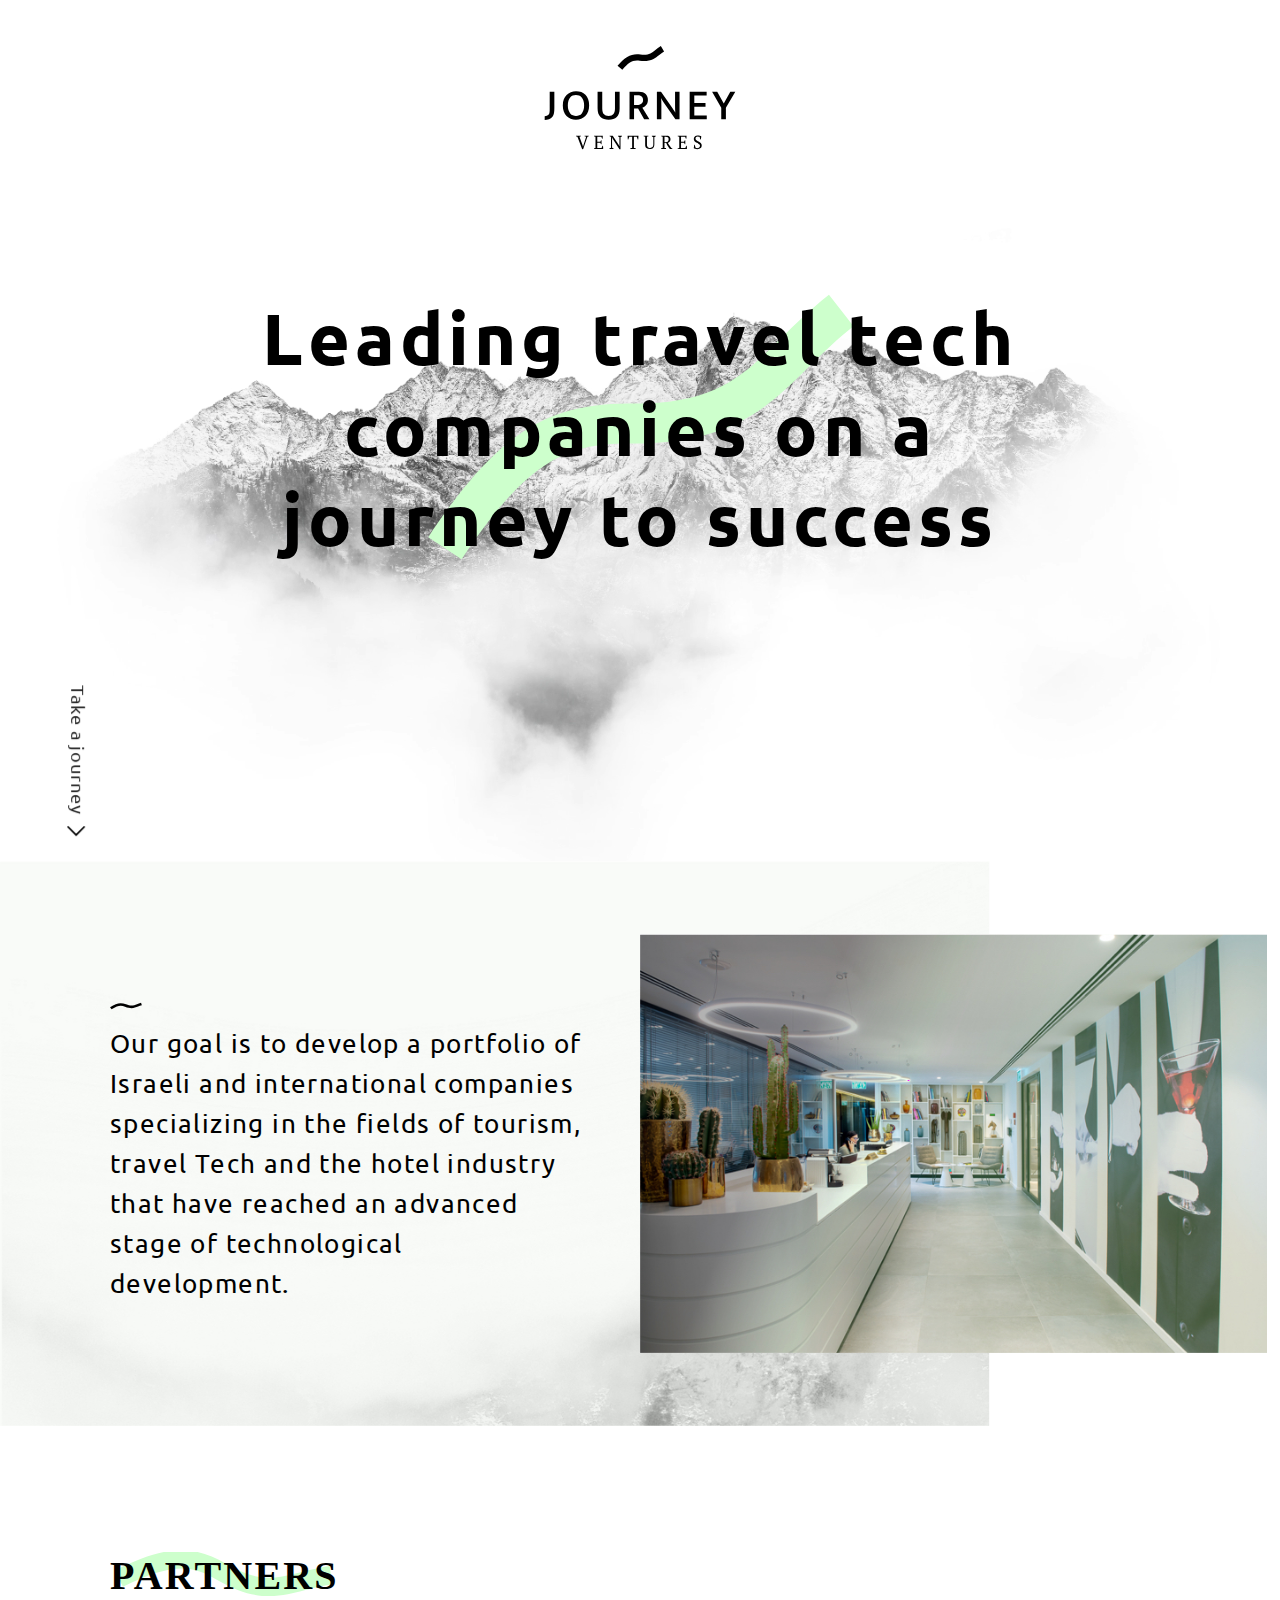
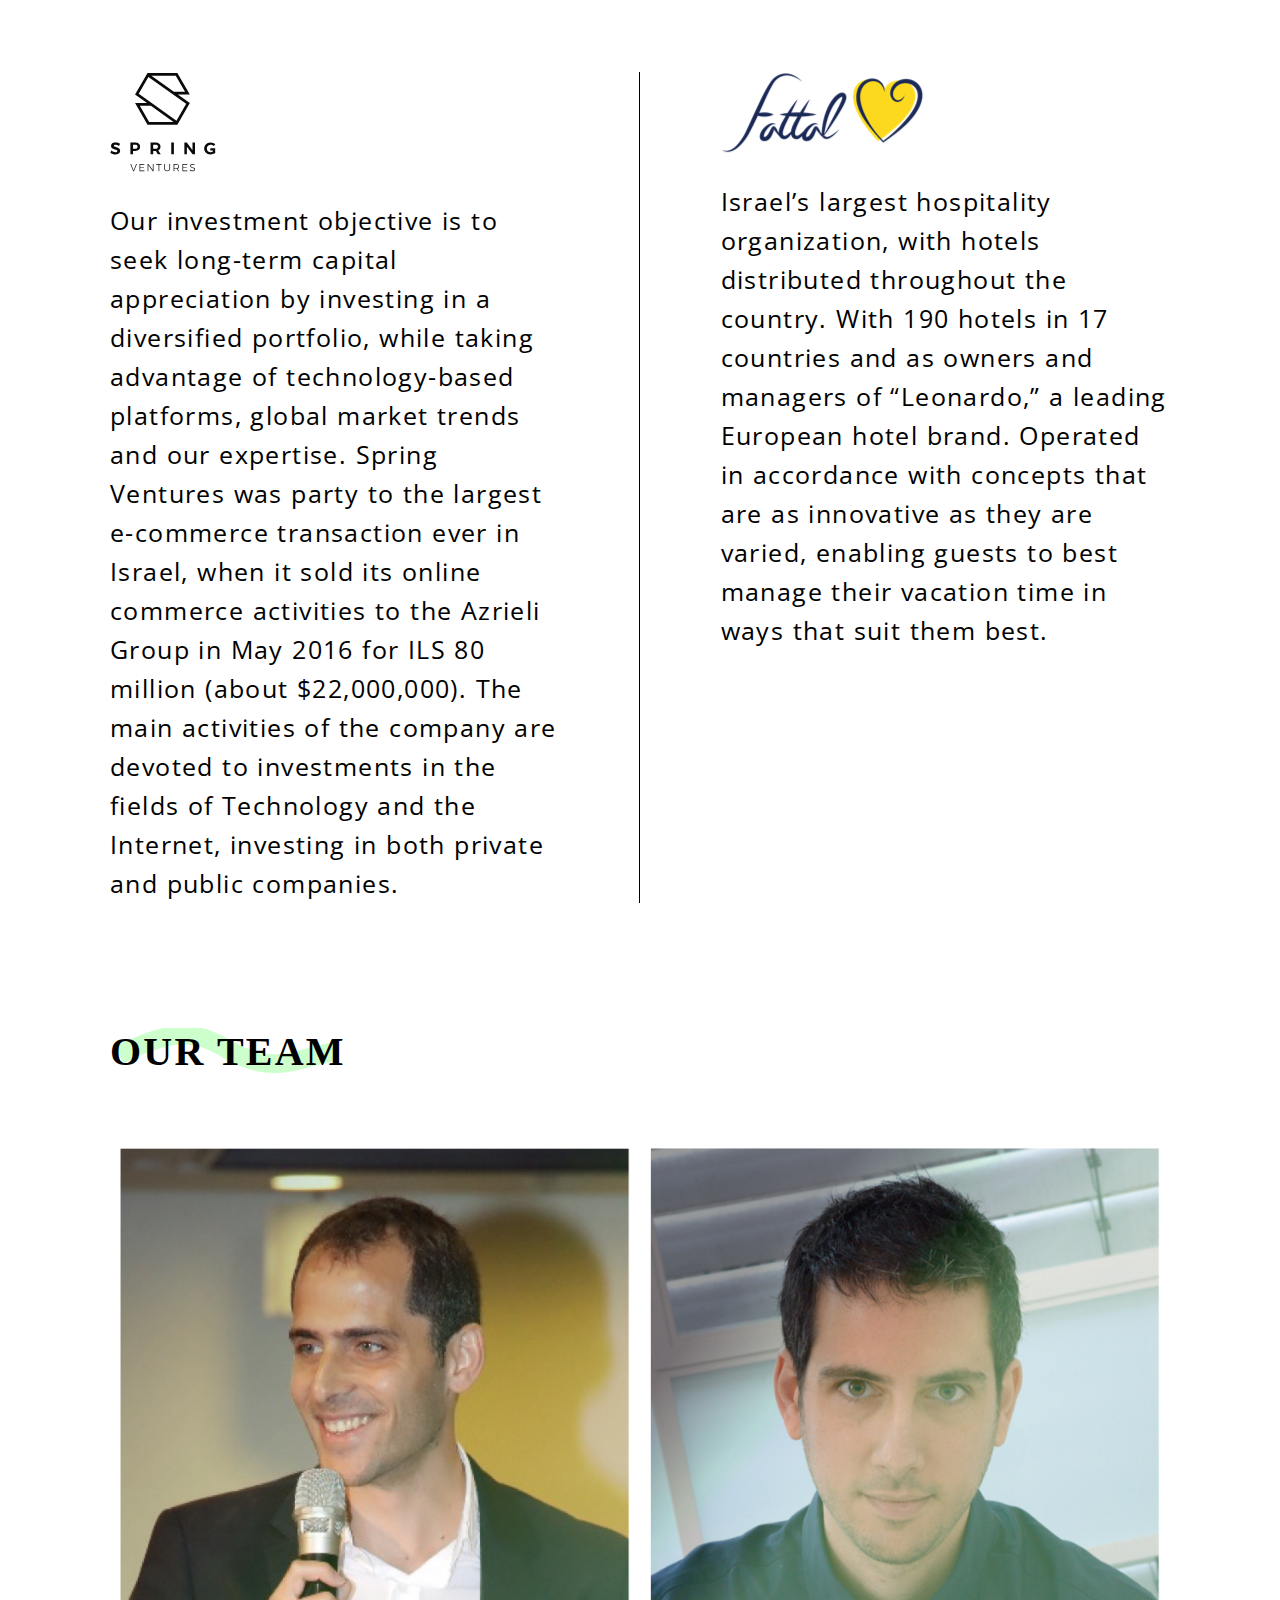
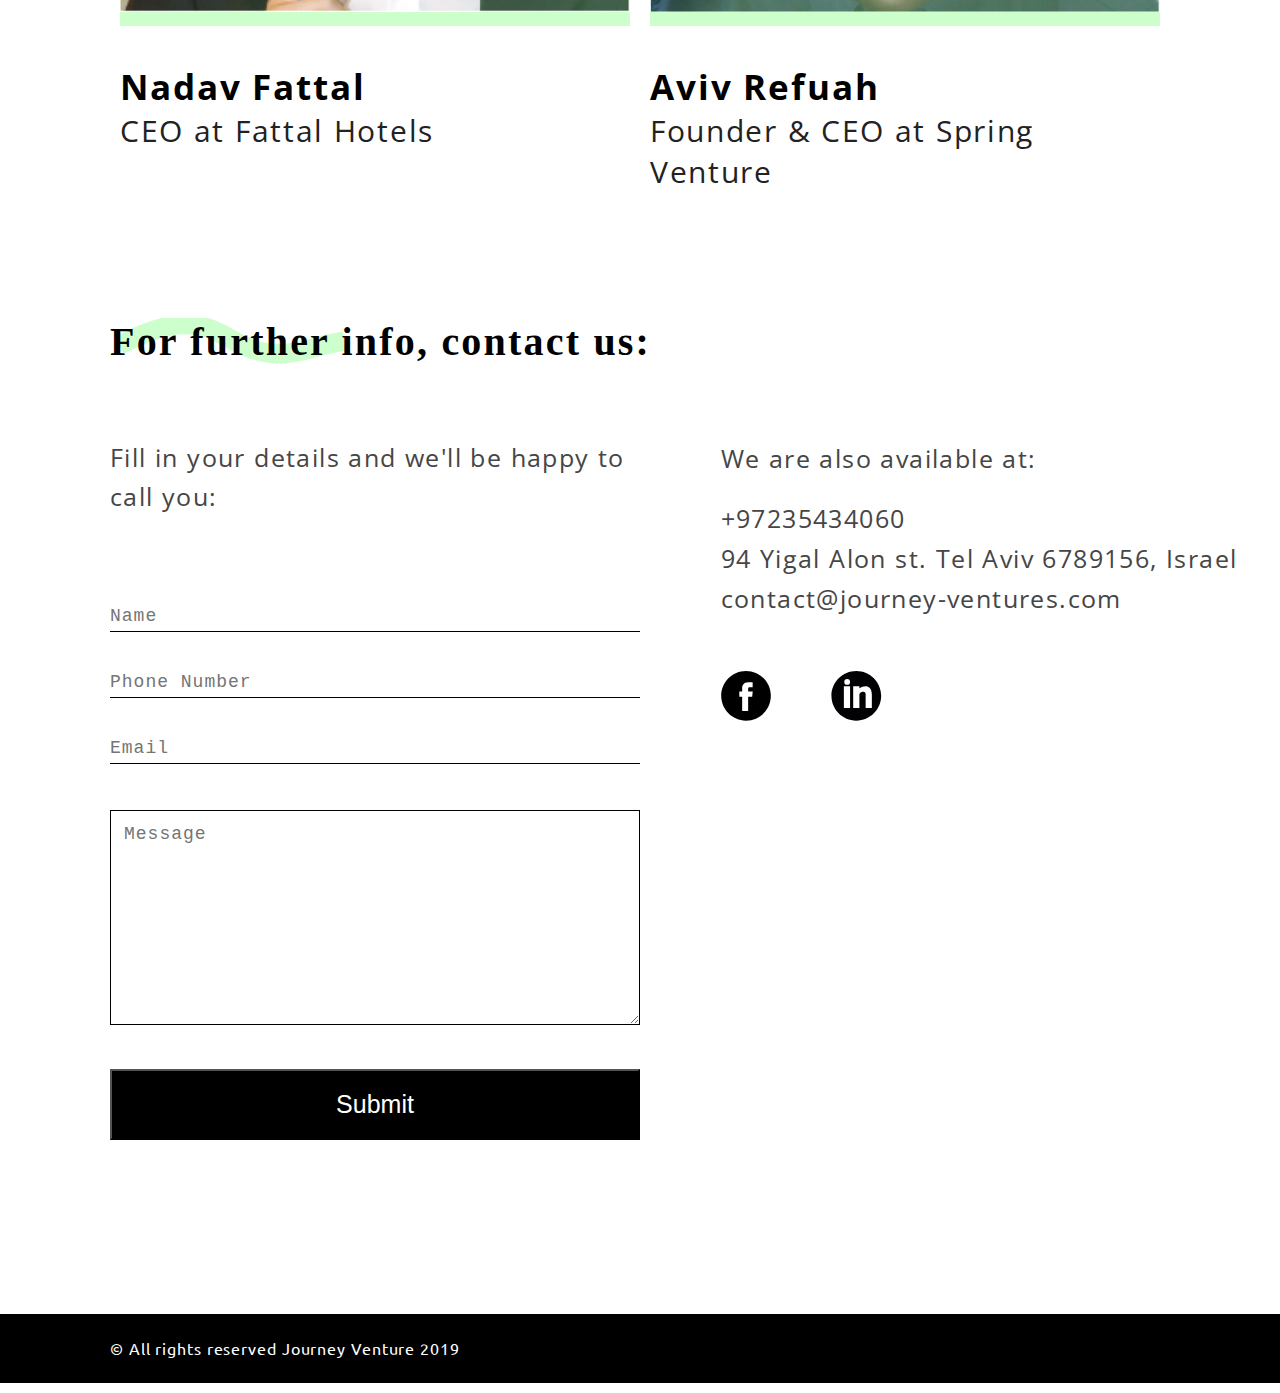
==== commit 30fd06c4: "+" ====
--- a/index.html
+++ b/index.html
@@ -1,3 +1,22 @@
+<?php 
+if(isset($_POST['submit'])){
+    $to = "email@example.com"; // this is your Email address
+    $from = $_POST['email']; // this is the sender's Email address
+    $first_name = $_POST['first_name'];
+    $last_name = $_POST['last_name'];
+    $subject = "Form submission";
+    $subject2 = "Copy of your form submission";
+    $message = $first_name . " " . $last_name . " wrote the following:" . "\n\n" . $_POST['message'];
+    $message2 = "Here is a copy of your message " . $first_name . "\n\n" . $_POST['message'];
+
+    $headers = "From:" . $from;
+    $headers2 = "From:" . $to;
+    mail($to,$subject,$message,$headers);
+    mail($from,$subject2,$message2,$headers2); // sends a copy of the message to the sender
+    echo "Mail Sent. Thank you " . $first_name . ", we will contact you shortly.";
+    // You can also use header('Location: thank_you.php'); to redirect to another page.
+    }
+?>
 <!DOCTYPE html>
 <html lang="en">
 
@@ -8,6 +27,7 @@
     <meta http-equiv="X-UA-Compatible" content="ie=edge">
     <title>Journey Ventures</title>
     <link href="https://fonts.googleapis.com/css?family=Ubuntu:400,700" rel="stylesheet">
+    <link href="https://fonts.googleapis.com/css?family=Open+Sans:400,700" rel="stylesheet">
     <link rel="stylesheet" href="reset.css">
     <link rel="stylesheet" href="main.css">
 </head>
@@ -41,12 +61,12 @@
             <img class="we-are-img" src="img/office.jpg">
         </div>
     </section>
-    <span class="title margin-sides">PARTNERS</span>
+    <span class="title margin-sides title-partners">PARTNERS</span>
     <section class="partners margin-sides section">
 
         <div class="spring-partner sections-contents">
             <div class="container-border-right">
-                <img class="partner-icon" src="img/spring.svg">
+                <img class="partner-icon partner-icon-spring" src="img/spring.svg">
                 <span class="spring-text text-block">
                     Our investment objective is to seek long-term capital appreciation by investing in a diversified
                     portfolio, while taking advantage of technology-based platforms, global market trends and our
@@ -62,7 +82,7 @@
         </div>
         <div class="fattal-partner sections-contents">
             <!-- <div class="container-border-left"> -->
-                <img class="partner-icon" src="img/fattal.jpg">
+                <img class="partner-icon partner-icon-fattal"  src="img/fattal.jpg">
                 <span class="fattal-text text-block">
                     Israel’s largest hospitality organization, with hotels distributed throughout the country.
                     With 190 hotels in 17 countries and as owners and managers of “Leonardo,” a leading European hotel
@@ -108,18 +128,27 @@
 
             <span class="text-block form-text">Fill in your details and we'll be happy to call you:
             </span>
-            <form method="POST" action="https://formspree.io/journeyventures2019@gmail.com">
-                <input for="name" type="text" placeholder="Name" name="name"> <br>
-                <input for="phone" type="text" placeholder="Phone Number" name="phone"> <br>
-                <input for="email" type="text" placeholder="Email" name="email"> <br>
-                <textarea for="comments" cols="30" rows="10" placeholder="Massage" name="massage"></textarea> <br>
-                <input class="btn-submit" type="submit">
-                <input type="hidden" name="_next" value="formSuccess.html" />
+            <h5 id="error">Form isn't valid</h5>
+            <h5 id="mail-error">Write correct email</h5>
+            <form  >
+            <!-- action="https://formspree.io/journeyventures2019@gmail.com" -->
+            <!-- method="POST" -->
+                
+                <textarea  class="small-textarea" id="name" for="name" type="text" placeholder="Name" name="name"></textarea> <br>
+                <textarea  class="small-textarea"  id="phone" for="phone" type="text" placeholder="Phone Number" name="phone"></textarea> <br>
+                <textarea  class="small-textarea"  id="mail" for="email" type="text" placeholder="Email" name="email"></textarea> <br>
+                <textarea id="message" for="comments" cols="30" rows="10" placeholder="Message" name="message"></textarea> <br>
+                <!-- <input > -->
+                <!-- <input type="hidden" name="_next" value="formSuccess.html" /> -->
             </form>
+            <button id="btn-form" class="btn-submit" type="submit"> Submit </button>
+            <h5 id="error">Form isn't valid</h5>
+            <h5 id="mail-error">Write correct email!</h5>
+            <h5 id="success">We got your information!</h5>
         </div>
         <div class="contacts sections-contents">
             <span class="text-block contact-us-text">
-                We are also available at: <br>
+               <span class="we-are-also"> We are also available at: </span> 
                 +97235434060<br>
                 94 Yigal Alon st. Tel Aviv 6789156, Israel <br>
                 contact@journey-ventures.com<br>
@@ -134,4 +163,6 @@
     <script src="main.js"></script>
 </body>
 
-</html>+</html>
+
+
--- a/main.css
+++ b/main.css
@@ -38,15 +38,15 @@
   display: inline-block;
   margin-top: 9.8vw;
   margin-bottom: 5.7vw;
-  background-size: cover; 
-}
-
+  background-size: cover;
+}
 
 /* Sections */
 .welcome-section {
   display: flex;
   flex-direction: column;
   min-height: 64.2vw;
+  position: relative;
 }
 
 .welcome-text {
@@ -63,20 +63,20 @@
   padding: 0 330px;
   background-size: contain;
 }
-.scroll-link{
+.scroll-link {
   position: absolute;
   transform: rotate(90deg);
-  top: 80%;
-  font-size: 2rem;
+  bottom: 10%;
+  font-size: 1.8rem;
   letter-spacing: 1px;
 }
-.scroll-link >img{
+.scroll-link > img {
   transform: rotate(-90deg);
 }
-.logo-container{
-text-align: center;
-}
-.logo-container img{
+.logo-container {
+  text-align: center;
+}
+.logo-container img {
   width: 15%;
 }
 @media only screen and (min-width: 1873px) {
@@ -103,17 +103,20 @@
 }
 .we-are-text {
   padding: 50px 0 50px 110px;
-  align-items: center;
   padding-right: 56px;
   font-size: 2.6rem;
   box-sizing: border-box;
   font-family: "Ubuntu";
   line-height: 1.54;
+  display: flex;
+  flex-direction: column;
+  justify-content: center;
+  align-content: space-between;
 }
 .we-are-img-container {
   align-items: center;
 }
-#video{
+#video {
   width: 100%;
 }
 .we-are-img {
@@ -139,16 +142,15 @@
 .fattal-partner img {
   padding-left: 6.3vw;
   display: block;
-  
-}
-.container-border-right{
+}
+.container-border-right {
   border-right: 1px solid black;
 }
 .text-about-person {
   display: none;
 }
 .name-title {
-  font-family: "Open Sans";
+  font-family: "Open Sans", sans-serif;
   font-size: 3.5rem;
   letter-spacing: 1.9px;
   color: #000000;
@@ -214,6 +216,14 @@
   /* font-family: "Open Sans"; */
   color: #464646;
 }
+.small-textarea{
+  border: none;
+  border-bottom: 1px solid black;
+  padding: 30px 0 0 0;
+  margin-top: 15px;
+  resize: none;
+  line-height: 10px;
+}
 textarea {
   border: 1px solid black;
   font-size: 1.8rem;
@@ -229,8 +239,12 @@
 :-moz-placeholder,
 ::-moz-placeholder,
 ::-webkit-input-placeholder,
-:-moz-placeholder{
-  color: #464646;
+:-moz-placeholder,
+:-ms-input-placeholder  {
+  color: #464646;
+  padding:40px 0 0 -40px; 
+  line-height: 10px;
+  
   /* font-family: "Open Sans"; */
 }
 .contacts {
@@ -268,8 +282,27 @@
   background-color: #233223;
 }
 .contact-us-text {
-  line-height: 6rem;
-  color: #464646;
+  line-height: 4rem;
+  color: #464646;
+}
+.we-are-also{
+  display: block;
+  padding-bottom: 20px;
+}
+#error {
+  display: none;
+  color: red;
+  font-size: 1.8rem;
+  padding-bottom: 1rem;
+}
+#mail-error {
+  display: none;
+  color: red;
+  font-size: 1.8rem;
+}
+#success {
+  display: none;
+  color: green;
 }
 @media only screen and (max-width: 1024px) {
   .section {
@@ -304,14 +337,14 @@
     letter-spacing: 1px;
     padding-top: 30px;
   }
-  .scroll-link{
+  .scroll-link {
     display: none;
   }
   .we-are-text {
-    padding: 100px 29px 70px 31px;
+    padding: 50px 29px 70px 31px;
   }
   .aviv {
-  margin-top: 30px;
+    margin-top: 30px;
   }
   .clouds-mob {
     display: block;
@@ -346,7 +379,7 @@
   video {
     display: none;
   }
-  .container-border-right{
+  .container-border-right {
     border-right: none;
   }
 }
@@ -358,7 +391,7 @@
 @media only screen and (max-width: 612px) {
   .logo-container img {
     width: 25%;
-}
+  }
   .margin-sides {
     margin-left: 30px;
     margin-right: 30px;
@@ -369,11 +402,45 @@
   }
   .welcome-text {
     padding: 0 30px;
-    font-size: 2.3rem;
-    margin-top: 100px;
+    font-size: 3.3rem;
+    margin-top: 50px;
   }
   .clouds-mob {
     height: 300px;
+  }
+  .we-are-img {
+    width: 145%;
+    margin-left: -50px;
+    overflow: hidden;
+  }
+  .partner-icon-spring {
+    width: 90px;
+  }
+  .partner-icon-fattal {
+    width: 140px;
+  }
+  .title-partners {
+    margin-top: 60px;
+  }
+  .spring-text,
+  .fattal-text {
+    margin-top: unset;
+  }
+  .name-title{
+    margin-top: 1.1rem;
+  }
+  .aviv{
+    margin-top: 50px;
+  }
+  .more-info-title{
+    margin-top: 70px;
+  }
+  .form-text{
+    padding-top: unset;
+    margin-bottom: unset;
+  }
+  input{
+    height: 85px;
   }
 }
 .success-container {
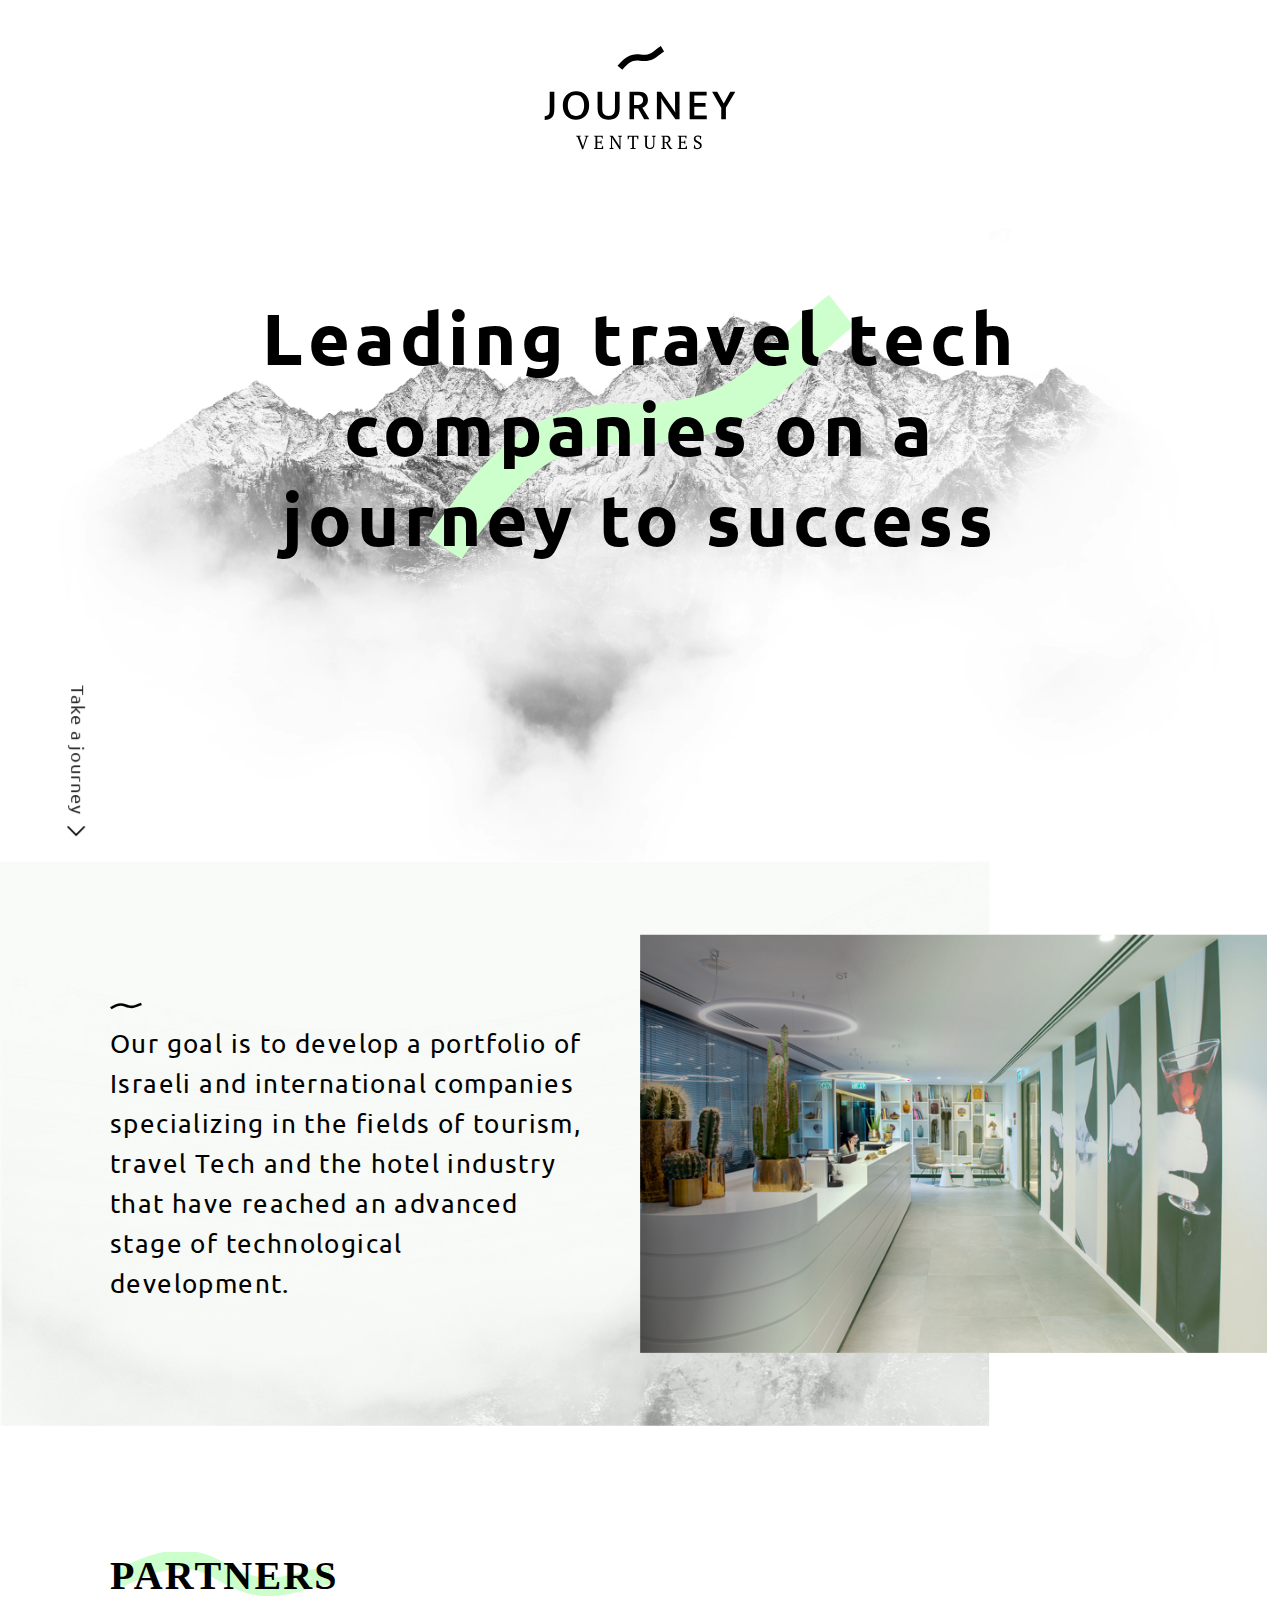
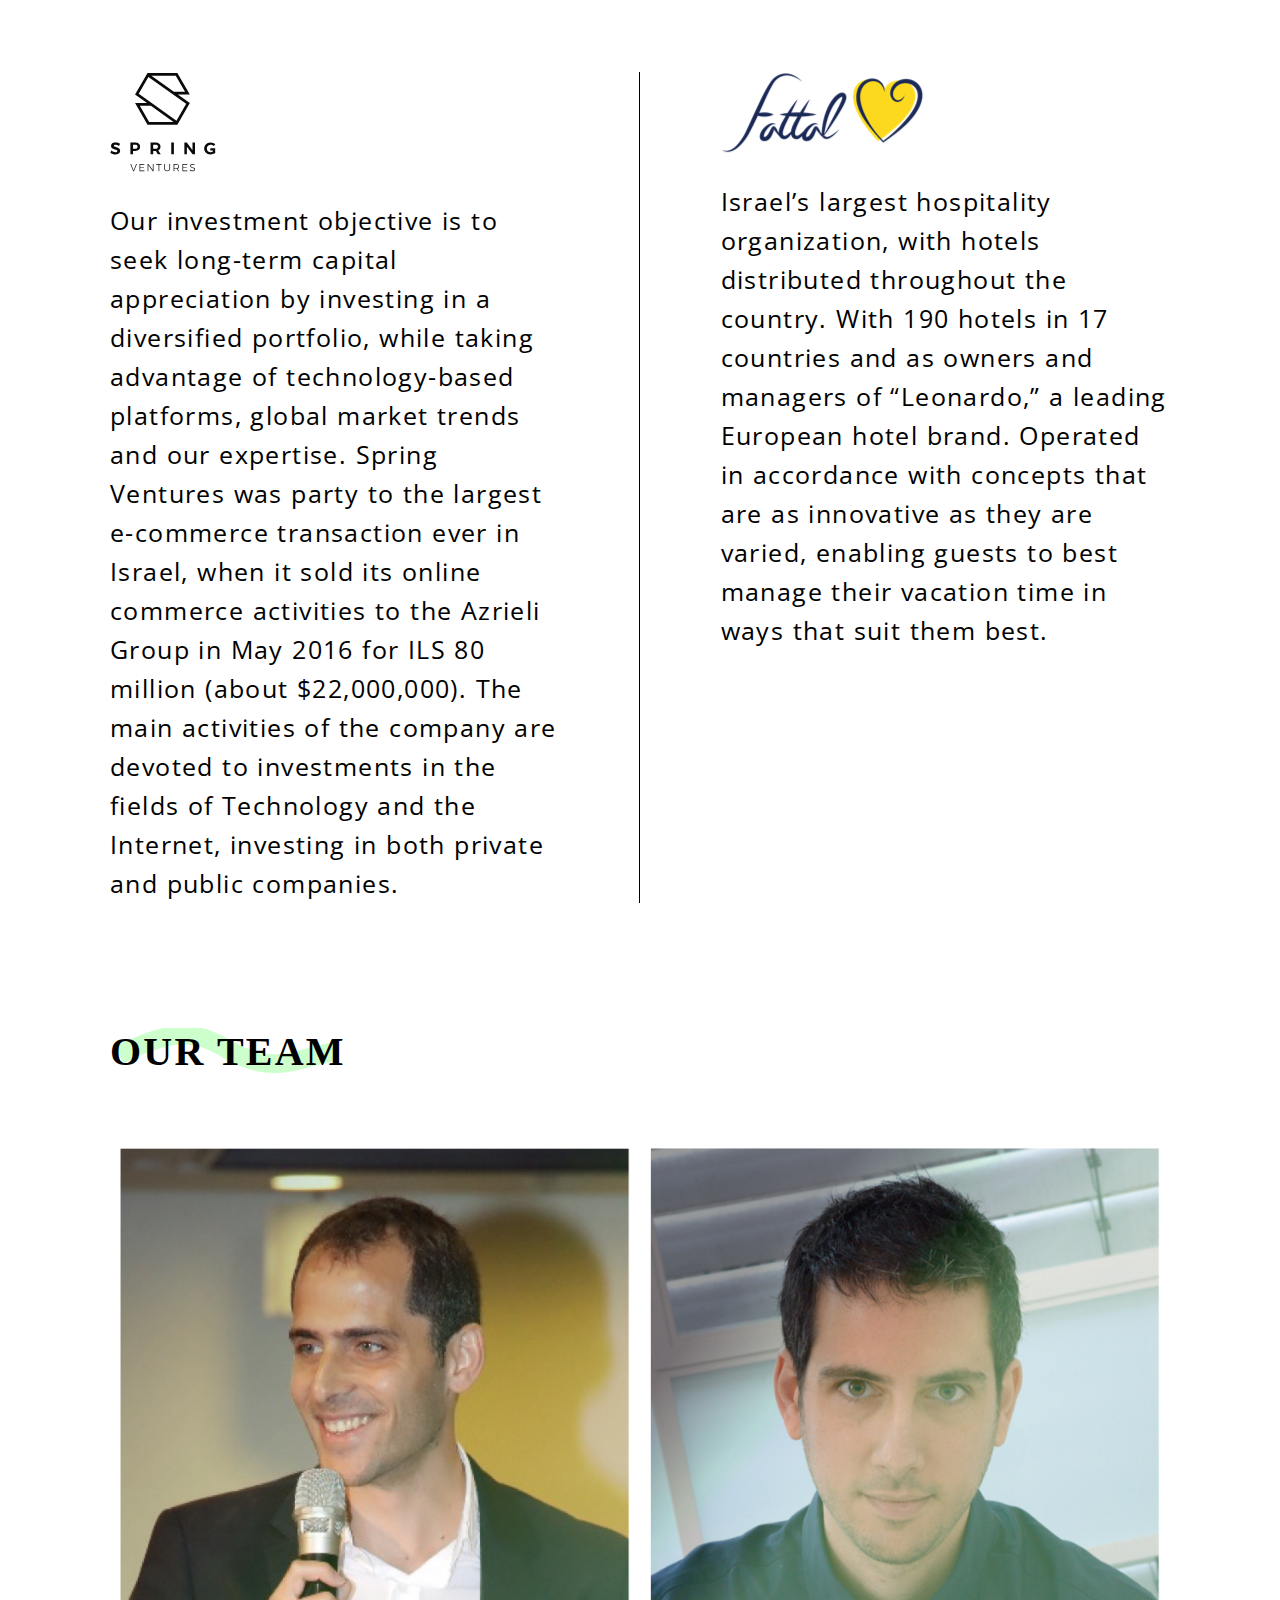
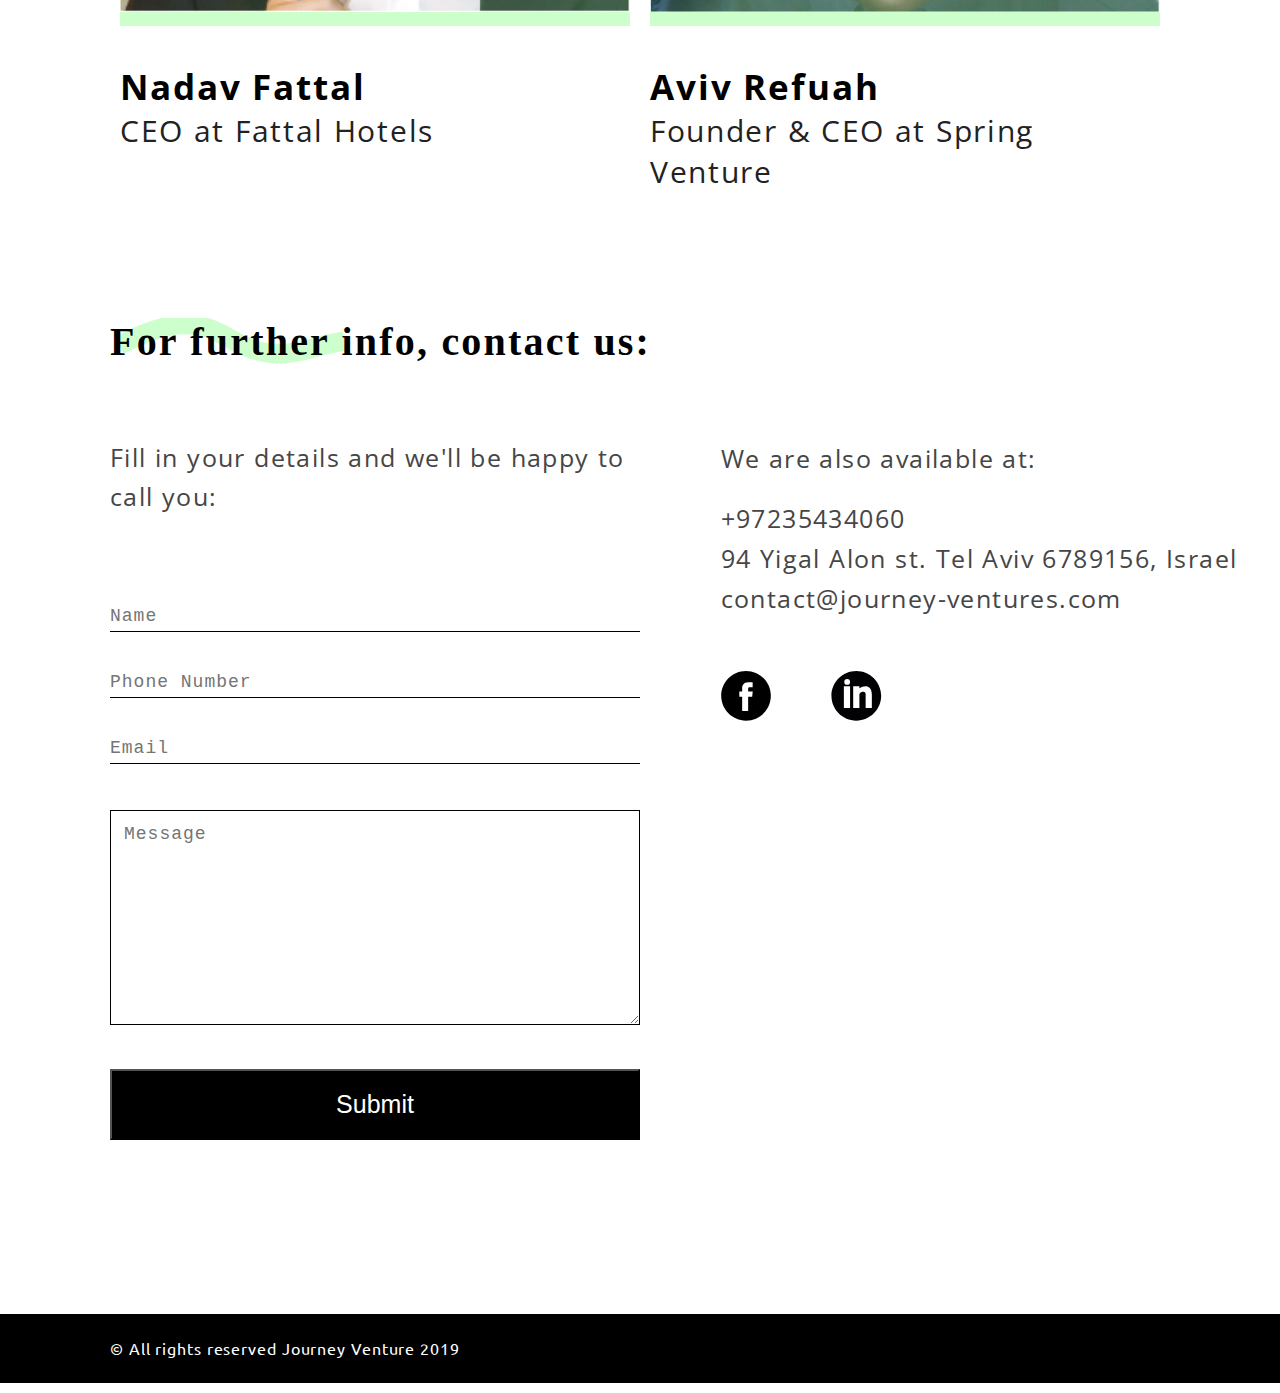
==== commit 1c5f7969: "+" ====
--- a/index.html
+++ b/index.html
@@ -1,168 +1,160 @@
-<?php 
-if(isset($_POST['submit'])){
-    $to = "email@example.com"; // this is your Email address
-    $from = $_POST['email']; // this is the sender's Email address
-    $first_name = $_POST['first_name'];
-    $last_name = $_POST['last_name'];
-    $subject = "Form submission";
-    $subject2 = "Copy of your form submission";
-    $message = $first_name . " " . $last_name . " wrote the following:" . "\n\n" . $_POST['message'];
-    $message2 = "Here is a copy of your message " . $first_name . "\n\n" . $_POST['message'];
-
-    $headers = "From:" . $from;
-    $headers2 = "From:" . $to;
-    mail($to,$subject,$message,$headers);
-    mail($from,$subject2,$message2,$headers2); // sends a copy of the message to the sender
-    echo "Mail Sent. Thank you " . $first_name . ", we will contact you shortly.";
-    // You can also use header('Location: thank_you.php'); to redirect to another page.
-    }
-?>
-<!DOCTYPE html>
-<html lang="en">
-
-<head>
-    <meta charset="UTF-8">
-    <meta name="viewport" content="width=device-width, initial-scale=1.0">
-    <meta name="title" content="Journey Ventures">
-    <meta http-equiv="X-UA-Compatible" content="ie=edge">
-    <title>Journey Ventures</title>
-    <link href="https://fonts.googleapis.com/css?family=Ubuntu:400,700" rel="stylesheet">
-    <link href="https://fonts.googleapis.com/css?family=Open+Sans:400,700" rel="stylesheet">
-    <link rel="stylesheet" href="reset.css">
-    <link rel="stylesheet" href="main.css">
-</head>
-
-<body>
-    <section class="welcome-section section">
-        <div class="logo-container">
-            <img class="logo" src="img/journey.svg">
-        </div>
-        <span class="welcome-text">Leading travel tech companies on a journey to success</span>
-        <video id="video" muted autoplay>
-            <source src="Comp.mp4" type="video/webm">
-        </video>
-        <div class="clouds-mob"></div>
-        <div class="scroll-link">
-            <span>Take a journey </span>
-            <img src="img/arrow-down.svg" alt="">
-        </div>
-    </section>
-
-    <section class="we-are section" id="we-are">
-        <div class="we-are-text  text-block">
-            <div> <img class="img-for-mob" src="img/small.svg"></div>
-            <p>
-                Our goal is to develop a portfolio of Israeli and international companies specializing in the fields of
-                tourism, travel Tech and the hotel industry that have reached an advanced stage of technological
-                development.
-            </p>
-        </div>
-        <div class="we-are-img-container sections-contents">
-            <img class="we-are-img" src="img/office.jpg">
-        </div>
-    </section>
-    <span class="title margin-sides title-partners">PARTNERS</span>
-    <section class="partners margin-sides section">
-
-        <div class="spring-partner sections-contents">
-            <div class="container-border-right">
-                <img class="partner-icon partner-icon-spring" src="img/spring.svg">
-                <span class="spring-text text-block">
-                    Our investment objective is to seek long-term capital appreciation by investing in a diversified
-                    portfolio, while taking advantage of technology-based platforms, global market trends and our
-                    expertise.
-                    Spring Ventures was party to the largest e-commerce transaction ever in Israel, when it sold its
-                    online
-                    commerce activities to the Azrieli Group in May 2016 for ILS 80 million (about $22,000,000). The
-                    main
-                    activities of the company are devoted to investments in the fields of Technology and the Internet,
-                    investing in both private and public companies.
-                </span>
-            </div>
-        </div>
-        <div class="fattal-partner sections-contents">
-            <!-- <div class="container-border-left"> -->
-                <img class="partner-icon partner-icon-fattal"  src="img/fattal.jpg">
-                <span class="fattal-text text-block">
-                    Israel’s largest hospitality organization, with hotels distributed throughout the country.
-                    With 190 hotels in 17 countries and as owners and managers of “Leonardo,” a leading European hotel
-                    brand. Operated in accordance with concepts that are as innovative as they are varied, enabling
-                    guests to best manage their vacation time in ways that suit them best.
-                </span>
-            <!-- </div> -->
-        </div>
-    </section>
-    <span class="title margin-sides">OUR TEAM</span>
-    <section class="our-team margin-sides section">
-        <div class="person-wrapper sections-contents" id="js-nadav" data-id="1">
-            <div class="nadav">
-                <img class="person-img" src="img/nadav.jpg" data-id="1">
-                <img class="not-active" src="img/nadav-hover.jpg" data-id="1">
-                <span class="name-title">Nadav Fattal</span> <br>
-                <span class="position-title">CEO at Fattal Hotels</span>
-                <div class="text-about-person text-block" data-id="1">Nadav has accumulated more than 10 years of
-                    experience focusing on digital marketing for the Fattal Group, heading the chain’s digital marketing
-                    effort and developing fruitful technological products and platforms. While working in digital
-                    marketing as a whole, Nadav has specialized in working with start-ups in particular and is
-                    experienced in developing new products and companies.</div>
-            </div>
-        </div>
-        <div class="person-wrapper sections-contents" id="js-aviv" data-id="2">
-            <div class="aviv">
-                <img class="person-img" src="img/aviv.jpg" data-id="2">
-                <img class="not-active" src="img/aviv-hover.jpg" data-id="2">
-                <span class="name-title">Aviv Refuah</span> <br>
-                <span class="position-title">Founder & CEO at Spring Venture</span>
-                <div class="text-about-person text-block" data-id="2">A prodigy who established and directed his first
-                    company nearly two decades ago, at the age of 18, and has never slowed down, Aviv Refuah is one of
-                    Israel’s first and most experienced Tech entrepreneurs, with a proven track record in recognizing
-                    technological trends and turning them into opportunities.
-                    Much of his work until now has focused on e-commerce and the potential inherent in online sales
-                    platforms.</div>
-            </div>
-        </div>
-    </section>
-    <span class="title margin-sides more-info-title">For further info, contact us:</span>
-    <section class=" margin-sides section">
-        <div class="form sections-contents">
-
-            <span class="text-block form-text">Fill in your details and we'll be happy to call you:
-            </span>
-            <h5 id="error">Form isn't valid</h5>
-            <h5 id="mail-error">Write correct email</h5>
-            <form  >
-            <!-- action="https://formspree.io/journeyventures2019@gmail.com" -->
-            <!-- method="POST" -->
-                
-                <textarea  class="small-textarea" id="name" for="name" type="text" placeholder="Name" name="name"></textarea> <br>
-                <textarea  class="small-textarea"  id="phone" for="phone" type="text" placeholder="Phone Number" name="phone"></textarea> <br>
-                <textarea  class="small-textarea"  id="mail" for="email" type="text" placeholder="Email" name="email"></textarea> <br>
-                <textarea id="message" for="comments" cols="30" rows="10" placeholder="Message" name="message"></textarea> <br>
-                <!-- <input > -->
-                <!-- <input type="hidden" name="_next" value="formSuccess.html" /> -->
-            </form>
-            <button id="btn-form" class="btn-submit" type="submit"> Submit </button>
-            <h5 id="error">Form isn't valid</h5>
-            <h5 id="mail-error">Write correct email!</h5>
-            <h5 id="success">We got your information!</h5>
-        </div>
-        <div class="contacts sections-contents">
-            <span class="text-block contact-us-text">
-               <span class="we-are-also"> We are also available at: </span> 
-                +97235434060<br>
-                94 Yigal Alon st. Tel Aviv 6789156, Israel <br>
-                contact@journey-ventures.com<br>
-                <img src="img/facebook.svg">
-                <img class="icon-linkedin" src="img/linkedin.svg">
-            </span>
-        </div>
-    </section>
-    <footer>
-        © All rights reserved Journey Venture 2019
-    </footer>
-    <script src="main.js"></script>
-</body>
-
-</html>
-
-
+<!DOCTYPE html>
+<html lang="en">
+
+<head>
+    <meta charset="UTF-8">
+    <meta name="viewport" content="width=device-width, initial-scale=1.0">
+    <meta name="title" content="Journey Ventures">
+    <meta http-equiv="X-UA-Compatible" content="ie=edge">
+    <title>Journey Ventures</title>
+    <link href="https://fonts.googleapis.com/css?family=Ubuntu:400,700" rel="stylesheet">
+    <link href="https://fonts.googleapis.com/css?family=Open+Sans:400,700" rel="stylesheet">
+    <link rel="stylesheet" href="reset.css">
+    <link rel="stylesheet" href="main.css">
+	
+	<script src="//ajax.googleapis.com/ajax/libs/jquery/1.11.1/jquery.min.js"></script>
+	<script src="main.js"></script>
+	<script src="val.js"></script>
+</head>
+
+<body>
+    <section class="welcome-section section">
+        <div class="logo-container">
+            <img class="logo" src="img/journey.svg">
+        </div>
+        <span class="welcome-text">Leading travel tech companies on a journey to success</span>
+        <video id="video" muted autoplay>
+            <source src="Comp.mp4" type="video/webm">
+        </video>
+        <div class="clouds-mob"></div>
+        <div class="scroll-link">
+            <span>Take a journey </span>
+            <img src="img/arrow-down.svg" alt="">
+        </div>
+    </section>
+
+    <section class="we-are section" id="we-are">
+        <div class="we-are-text  text-block">
+            <div> <img class="img-for-mob" src="img/small.svg"></div>
+            <p>
+                Our goal is to develop a portfolio of Israeli and international companies specializing in the fields of
+                tourism, travel Tech and the hotel industry that have reached an advanced stage of technological
+                development.
+            </p>
+        </div>
+        <div class="we-are-img-container sections-contents">
+            <img class="we-are-img" src="img/office.jpg">
+        </div>
+    </section>
+    <span class="title margin-sides title-partners">PARTNERS</span>
+    <section class="partners margin-sides section">
+
+        <div class="spring-partner sections-contents">
+            <div class="container-border-right">
+                <img class="partner-icon partner-icon-spring" src="img/spring.svg">
+                <span class="spring-text text-block">
+                    Our investment objective is to seek long-term capital appreciation by investing in a diversified
+                    portfolio, while taking advantage of technology-based platforms, global market trends and our
+                    expertise.
+                    Spring Ventures was party to the largest e-commerce transaction ever in Israel, when it sold its
+                    online
+                    commerce activities to the Azrieli Group in May 2016 for ILS 80 million (about $22,000,000). The
+                    main
+                    activities of the company are devoted to investments in the fields of Technology and the Internet,
+                    investing in both private and public companies.
+                </span>
+            </div>
+        </div>
+        <div class="fattal-partner sections-contents">
+            <!-- <div class="container-border-left"> -->
+                <img class="partner-icon partner-icon-fattal"  src="img/fattal.jpg">
+                <span class="fattal-text text-block">
+                    Israel’s largest hospitality organization, with hotels distributed throughout the country.
+                    With 190 hotels in 17 countries and as owners and managers of “Leonardo,” a leading European hotel
+                    brand. Operated in accordance with concepts that are as innovative as they are varied, enabling
+                    guests to best manage their vacation time in ways that suit them best.
+                </span>
+            <!-- </div> -->
+        </div>
+    </section>
+    <span class="title margin-sides">OUR TEAM</span>
+    <section class="our-team margin-sides section">
+        <div class="person-wrapper sections-contents" id="js-nadav" data-id="1">
+            <div class="nadav">
+                <img class="person-img" src="img/nadav.jpg" data-id="1">
+                <img class="not-active" src="img/nadav-hover.jpg" data-id="1">
+                <span class="name-title">Nadav Fattal</span> <br>
+                <span class="position-title">CEO at Fattal Hotels</span>
+                <div class="text-about-person text-block" data-id="1">Nadav has accumulated more than 10 years of
+                    experience focusing on digital marketing for the Fattal Group, heading the chain’s digital marketing
+                    effort and developing fruitful technological products and platforms. While working in digital
+                    marketing as a whole, Nadav has specialized in working with start-ups in particular and is
+                    experienced in developing new products and companies.</div>
+            </div>
+        </div>
+        <div class="person-wrapper sections-contents" id="js-aviv" data-id="2">
+            <div class="aviv">
+                <img class="person-img" src="img/aviv.jpg" data-id="2">
+                <img class="not-active" src="img/aviv-hover.jpg" data-id="2">
+                <span class="name-title">Aviv Refuah</span> <br>
+                <span class="position-title">Founder & CEO at Spring Venture</span>
+                <div class="text-about-person text-block" data-id="2">A prodigy who established and directed his first
+                    company nearly two decades ago, at the age of 18, and has never slowed down, Aviv Refuah is one of
+                    Israel’s first and most experienced Tech entrepreneurs, with a proven track record in recognizing
+                    technological trends and turning them into opportunities.
+                    Much of his work until now has focused on e-commerce and the potential inherent in online sales
+                    platforms.</div>
+            </div>
+        </div>
+    </section>
+    <span class="title margin-sides more-info-title">For further info, contact us:</span>
+    <section class=" margin-sides section">
+        <div class="form sections-contents">
+
+            <span class="text-block form-text">Fill in your details and we'll be happy to call you:
+            </span>
+            <h5 id="error">Form isn't valid</h5>
+            <h5 id="mail-error">Write correct email</h5>
+			<h5 id="phone-error">Write correct phone!</h5>
+            
+			<form method="post" >			
+            <!-- action="https://formspree.io/journeyventures2019@gmail.com" -->
+                
+                <textarea class="small-textarea" id="name" for="name" type="text" placeholder="Name" name="name"></textarea> <br>
+                <textarea class="small-textarea" id="phone" for="phone" type="tel" placeholder="Phone Number" name="phone"></textarea> <br>
+                <textarea class="small-textarea" id="mail" for="email" type="email" placeholder="Email" name="email"></textarea> <br>
+                <textarea id="message" for="comments" cols="30" rows="10" placeholder="Message" name="message"></textarea> <br>
+                
+				<button id="btn-form" class="btn-submit" type="submit"> Submit </button>
+            </form>
+			
+            <!-- <button id="btn-form" class="btn-submit" type="submit"> Submit </button> -->
+			
+			<div class="throw_error"></div>	
+			
+            <h5 id="error">Form isn't valid</h5>
+            <h5 id="mail-error">Write correct email!</h5>
+			<h5 id="phone-error">Write correct phone!</h5>
+            <h5 id="success">We got your information!</h5>
+	
+        </div>
+        <div class="contacts sections-contents">
+            <span class="text-block contact-us-text">
+               <span class="we-are-also"> We are also available at: </span> 
+                +97235434060<br>
+                94 Yigal Alon st. Tel Aviv 6789156, Israel <br>
+                contact@journey-ventures.com<br>
+                <img src="img/facebook.svg">
+                <img class="icon-linkedin" src="img/linkedin.svg">
+            </span>
+        </div>
+    </section>
+    <footer>
+        © All rights reserved Journey Venture 2019
+    </footer>
+    <!-- <script src="main.js"></script> -->
+</body>
+
+</html>
+
+
--- a/main.css
+++ b/main.css
@@ -1,478 +1,495 @@
-/* Main */
-html {
-  font-size: 10px;
-}
-body {
-  font-size: 10px;
-  font-family: "Ubuntu", sans-serif;
-  font-weight: normal;
-  font-style: normal;
-  font-stretch: normal;
-  line-height: normal;
-}
-.margin-sides {
-  margin-left: 110px;
-  margin-right: 110px;
-}
-.sections-contents {
-  flex: 0 0 50%;
-  display: flex;
-}
-.section {
-  display: flex;
-}
-.text-block {
-  line-height: 1.56;
-  letter-spacing: 1.4px;
-  color: #000000;
-  font-size: 2.5rem;
-  font-family: "Open Sans", sans-serif;
-}
-.title {
-  background: url("img/headlines.svg") no-repeat center;
-  font-family: "Futura";
-  font-size: 4rem;
-  font-weight: bold;
-  letter-spacing: 2.2px;
-  color: #000000;
-  display: inline-block;
-  margin-top: 9.8vw;
-  margin-bottom: 5.7vw;
-  background-size: cover;
-}
-
-/* Sections */
-.welcome-section {
-  display: flex;
-  flex-direction: column;
-  min-height: 64.2vw;
-  position: relative;
-}
-
-.welcome-text {
-  font-size: 7.2rem;
-  font-weight: bold;
-  line-height: 1.26;
-  letter-spacing: 5px;
-  text-align: center;
-  color: #000000;
-  margin-top: 15vw;
-  background: url("img/hero.svg") no-repeat center;
-  position: absolute;
-  top: 100px;
-  padding: 0 330px;
-  background-size: contain;
-}
-.scroll-link {
-  position: absolute;
-  transform: rotate(90deg);
-  bottom: 10%;
-  font-size: 1.8rem;
-  letter-spacing: 1px;
-}
-.scroll-link > img {
-  transform: rotate(-90deg);
-}
-.logo-container {
-  text-align: center;
-}
-.logo-container img {
-  width: 15%;
-}
-@media only screen and (min-width: 1873px) {
-  .welcome-text {
-    margin-top: 20vw;
-  }
-}
-.logo {
-  margin-top: 46px;
-}
-@media only screen and (max-width: 1376px) {
-  .welcome-text {
-    padding: 0 220px;
-  }
-}
-.clouds-mob {
-  display: none;
-}
-.we-are {
-  min-height: 44.2vw;
-  background: url("img/about.jpg") no-repeat;
-  background-size: 77.36% 100%;
-  position: relative;
-}
-.we-are-text {
-  padding: 50px 0 50px 110px;
-  padding-right: 56px;
-  font-size: 2.6rem;
-  box-sizing: border-box;
-  font-family: "Ubuntu";
-  line-height: 1.54;
-  display: flex;
-  flex-direction: column;
-  justify-content: center;
-  align-content: space-between;
-}
-.we-are-img-container {
-  align-items: center;
-}
-#video {
-  width: 100%;
-}
-.we-are-img {
-  width: 49vw;
-}
-.partners {
-  min-height: 30vw;
-}
-.spring-partner,
-.fattal-partner {
-  flex-direction: column;
-  align-items: flex-start;
-}
-.spring-text,
-.fattal-text {
-  margin-top: 29px;
-}
-.spring-text {
-  padding-right: 6.3vw;
-  display: block;
-}
-.fattal-text,
-.fattal-partner img {
-  padding-left: 6.3vw;
-  display: block;
-}
-.container-border-right {
-  border-right: 1px solid black;
-}
-.text-about-person {
-  display: none;
-}
-.name-title {
-  font-family: "Open Sans", sans-serif;
-  font-size: 3.5rem;
-  letter-spacing: 1.9px;
-  color: #000000;
-  font-weight: 700;
-  margin-top: 3.7rem;
-  display: inline-block;
-}
-.position-title {
-  font-family: "Open Sans";
-  font-size: 3rem;
-  letter-spacing: 1.7px;
-}
-.nadav,
-.aviv,
-.form,
-.contacts {
-  flex-direction: column;
-}
-.person-wrapper {
-  width: 50%;
-  justify-content: center;
-}
-.nadav,
-.aviv {
-  width: 100%;
-  /* max-width: 598px; */
-  margin-right: 10px;
-  margin-left: 10px;
-}
-
-.person-img,
-.not-active {
-  width: 100%;
-  /* max-width: 598px; */
-  align-self: center;
-  border-bottom: 14px solid #cdffcc;
-}
-.not-active {
-  width: 100%;
-  /* max-width: 598px; */
-  display: none;
-  border-bottom: 14px solid #cdffcc;
-}
-.more-info-title {
-  background-position: left;
-  background-size: unset;
-}
-.form-text {
-  margin-bottom: 50px;
-}
-.contact-us {
-  color: #464646;
-}
-input {
-  outline: none;
-  border: none;
-  border-bottom: 1px solid black;
-  height: 100px;
-  font-size: 1.8rem;
-  width: 100%;
-  letter-spacing: 1px;
-  font-weight: 100;
-  /* font-family: "Open Sans"; */
-  color: #464646;
-}
-.small-textarea{
-  border: none;
-  border-bottom: 1px solid black;
-  padding: 30px 0 0 0;
-  margin-top: 15px;
-  resize: none;
-  line-height: 10px;
-}
-textarea {
-  border: 1px solid black;
-  font-size: 1.8rem;
-  padding: 13px 0 0 13px;
-  width: 100%;
-  letter-spacing: 1px;
-  font-weight: 100;
-  /* font-family: "Open Sans"; */
-  margin-top: 46px;
-  box-sizing: border-box;
-  color: #464646;
-}
-:-moz-placeholder,
-::-moz-placeholder,
-::-webkit-input-placeholder,
-:-moz-placeholder,
-:-ms-input-placeholder  {
-  color: #464646;
-  padding:40px 0 0 -40px; 
-  line-height: 10px;
-  
-  /* font-family: "Open Sans"; */
-}
-.contacts {
-  padding-left: 6.3vw;
-}
-.contact-us-text img {
-  margin-top: 5.2rem;
-}
-.icon-linkedin {
-  margin-left: 5.1rem;
-}
-footer {
-  display: flex;
-  height: 69px;
-  background-color: black;
-  color: white;
-  padding-left: 110px;
-  align-items: center;
-  font-size: 1.6rem;
-  /* font-family: "Open Sans"; */
-  letter-spacing: 0.9px;
-  margin-top: 174px;
-}
-.form-text {
-  color: #464646;
-}
-.btn-submit {
-  color: white;
-  background: black;
-  margin-top: 44px;
-  font-size: 25px;
-  height: 71px;
-}
-.btn-submit:hover {
-  background-color: #233223;
-}
-.contact-us-text {
-  line-height: 4rem;
-  color: #464646;
-}
-.we-are-also{
-  display: block;
-  padding-bottom: 20px;
-}
-#error {
-  display: none;
-  color: red;
-  font-size: 1.8rem;
-  padding-bottom: 1rem;
-}
-#mail-error {
-  display: none;
-  color: red;
-  font-size: 1.8rem;
-}
-#success {
-  display: none;
-  color: green;
-}
-@media only screen and (max-width: 1024px) {
-  .section {
-    flex-direction: column;
-    height: auto;
-  }
-  .welcome-text {
-    font-size: 5.3rem;
-    padding: 0 100px;
-  }
-  .sections-contents {
-    flex: 0 0 100%;
-  }
-  .person-wrapper {
-    width: 100%;
-  }
-  .contacts,
-  .spring-text,
-  .fattal-text,
-  .fattal-partner img {
-    padding-left: unset;
-  }
-  .we-are {
-    background-size: cover;
-  }
-  .we-are-img {
-    width: 100%;
-  }
-  .text-block {
-    font-size: 1.8rem;
-    line-height: 1.56;
-    letter-spacing: 1px;
-    padding-top: 30px;
-  }
-  .scroll-link {
-    display: none;
-  }
-  .we-are-text {
-    padding: 50px 29px 70px 31px;
-  }
-  .aviv {
-    margin-top: 30px;
-  }
-  .clouds-mob {
-    display: block;
-    width: 100%;
-    height: 600px;
-    background: url("img/clouds.jpg") no-repeat;
-    background-size: 100%;
-  }
-  .more-info-title {
-    background-size: contain;
-  }
-  .partner-icon {
-    padding-top: 50px;
-  }
-  .name-title {
-    font-size: 2.4rem;
-  }
-  .position-title {
-    font-size: 2rem;
-  }
-  .title {
-    font-size: 2.6rem;
-  }
-  .contact-us-text {
-    line-height: 6rem;
-  }
-  .nadav,
-  .aviv {
-    margin-right: unset;
-    margin-left: unset;
-  }
-  video {
-    display: none;
-  }
-  .container-border-right {
-    border-right: none;
-  }
-}
-@media only screen and (max-width: 988px) {
-  .welcome-text {
-    margin-top: 140px;
-  }
-}
-@media only screen and (max-width: 612px) {
-  .logo-container img {
-    width: 25%;
-  }
-  .margin-sides {
-    margin-left: 30px;
-    margin-right: 30px;
-  }
-  footer {
-    font-size: 1.4rem;
-    padding-left: 30px;
-  }
-  .welcome-text {
-    padding: 0 30px;
-    font-size: 3.3rem;
-    margin-top: 50px;
-  }
-  .clouds-mob {
-    height: 300px;
-  }
-  .we-are-img {
-    width: 145%;
-    margin-left: -50px;
-    overflow: hidden;
-  }
-  .partner-icon-spring {
-    width: 90px;
-  }
-  .partner-icon-fattal {
-    width: 140px;
-  }
-  .title-partners {
-    margin-top: 60px;
-  }
-  .spring-text,
-  .fattal-text {
-    margin-top: unset;
-  }
-  .name-title{
-    margin-top: 1.1rem;
-  }
-  .aviv{
-    margin-top: 50px;
-  }
-  .more-info-title{
-    margin-top: 70px;
-  }
-  .form-text{
-    padding-top: unset;
-    margin-bottom: unset;
-  }
-  input{
-    height: 85px;
-  }
-}
-.success-container {
-  width: 100%;
-  margin-top: 10vw;
-  text-align: center;
-}
-.success-container h1 {
-  height: 30px;
-  font-family: Futura;
-  font-size: 23.4px;
-  font-weight: bold;
-  font-style: normal;
-  font-stretch: normal;
-  line-height: normal;
-  letter-spacing: 1.3px;
-  color: #000000;
-}
-.success-container h2 {
-  font-family: OpenSans;
-  font-size: 16.2px;
-  font-weight: normal;
-  font-style: normal;
-  font-stretch: normal;
-  line-height: 1.56;
-  letter-spacing: 0.9px;
-  text-align: center;
-  color: #464646;
-}
-.success-container a {
-  font-size: 16.2px;
-}
-.success-container img {
-  width: 89px;
-}
+/* Main */
+html {
+  font-size: 10px;
+}
+body {
+  font-size: 10px;
+  font-family: "Ubuntu", sans-serif;
+  font-weight: normal;
+  font-style: normal;
+  font-stretch: normal;
+  line-height: normal;
+}
+.margin-sides {
+  margin-left: 110px;
+  margin-right: 110px;
+}
+.sections-contents {
+  flex: 0 0 50%;
+  display: flex;
+}
+.section {
+  display: flex;
+}
+.text-block {
+  line-height: 1.56;
+  letter-spacing: 1.4px;
+  color: #000000;
+  font-size: 2.5rem;
+  font-family: "Open Sans", sans-serif;
+}
+.title {
+  background: url("img/headlines.svg") no-repeat center;
+  font-family: "Futura";
+  font-size: 4rem;
+  font-weight: bold;
+  letter-spacing: 2.2px;
+  color: #000000;
+  display: inline-block;
+  margin-top: 9.8vw;
+  margin-bottom: 5.7vw;
+  background-size: cover;
+}
+
+/* Sections */
+.welcome-section {
+  display: flex;
+  flex-direction: column;
+  min-height: 64.2vw;
+  position: relative;
+}
+
+.welcome-text {
+  font-size: 7.2rem;
+  font-weight: bold;
+  line-height: 1.26;
+  letter-spacing: 5px;
+  text-align: center;
+  color: #000000;
+  margin-top: 15vw;
+  background: url("img/hero.svg") no-repeat center;
+  position: absolute;
+  top: 100px;
+  padding: 0 330px;
+  background-size: contain;
+}
+.scroll-link {
+  position: absolute;
+  transform: rotate(90deg);
+  bottom: 10%;
+  font-size: 1.8rem;
+  letter-spacing: 1px;
+}
+.scroll-link > img {
+  transform: rotate(-90deg);
+}
+.logo-container {
+  text-align: center;
+}
+.logo-container img {
+  width: 15%;
+}
+@media only screen and (min-width: 1873px) {
+  .welcome-text {
+    margin-top: 20vw;
+  }
+}
+.logo {
+  margin-top: 46px;
+}
+@media only screen and (max-width: 1376px) {
+  .welcome-text {
+    padding: 0 220px;
+  }
+}
+.clouds-mob {
+  display: none;
+}
+.we-are {
+  min-height: 44.2vw;
+  background: url("img/about.jpg") no-repeat;
+  background-size: 77.36% 100%;
+  position: relative;
+}
+.we-are-text {
+  padding: 50px 0 50px 110px;
+  padding-right: 56px;
+  font-size: 2.6rem;
+  box-sizing: border-box;
+  font-family: "Ubuntu";
+  line-height: 1.54;
+  display: flex;
+  flex-direction: column;
+  justify-content: center;
+  align-content: space-between;
+}
+.we-are-img-container {
+  align-items: center;
+}
+#video {
+  width: 100%;
+}
+.we-are-img {
+  width: 49vw;
+}
+.partners {
+  min-height: 30vw;
+}
+.spring-partner,
+.fattal-partner {
+  flex-direction: column;
+  align-items: flex-start;
+}
+.spring-text,
+.fattal-text {
+  margin-top: 29px;
+}
+.spring-text {
+  padding-right: 6.3vw;
+  display: block;
+}
+.fattal-text,
+.fattal-partner img {
+  padding-left: 6.3vw;
+  display: block;
+}
+.container-border-right {
+  border-right: 1px solid black;
+}
+.text-about-person {
+  display: none;
+}
+.name-title {
+  font-family: "Open Sans", sans-serif;
+  font-size: 3.5rem;
+  letter-spacing: 1.9px;
+  color: #000000;
+  font-weight: 700;
+  margin-top: 3.7rem;
+  display: inline-block;
+}
+.position-title {
+  font-family: "Open Sans";
+  font-size: 3rem;
+  letter-spacing: 1.7px;
+}
+.nadav,
+.aviv,
+.form,
+.contacts {
+  flex-direction: column;
+}
+.person-wrapper {
+  width: 50%;
+  justify-content: center;
+}
+.nadav,
+.aviv {
+  width: 100%;
+  /* max-width: 598px; */
+  margin-right: 10px;
+  margin-left: 10px;
+}
+
+.person-img,
+.not-active {
+  width: 100%;
+  /* max-width: 598px; */
+  align-self: center;
+  border-bottom: 14px solid #cdffcc;
+}
+.not-active {
+  width: 100%;
+  /* max-width: 598px; */
+  display: none;
+  border-bottom: 14px solid #cdffcc;
+}
+.more-info-title {
+  background-position: left;
+  background-size: unset;
+}
+.form-text {
+  margin-bottom: 50px;
+}
+.contact-us {
+  color: #464646;
+}
+input {
+  outline: none;
+  border: none;
+  border-bottom: 1px solid black;
+  height: 100px;
+  font-size: 1.8rem;
+  width: 100%;
+  letter-spacing: 1px;
+  font-weight: 100;
+  /* font-family: "Open Sans"; */
+  color: #464646;
+}
+.small-textarea{
+  border: none;
+  border-bottom: 1px solid black;
+  padding: 30px 0 0 0;
+  margin-top: 15px;
+  resize: none;
+  line-height: 10px;
+}
+textarea {
+  border: 1px solid black;
+  font-size: 1.8rem;
+  padding: 13px 0 0 13px;
+  width: 100%;
+  letter-spacing: 1px;
+  font-weight: 100;
+  /* font-family: "Open Sans"; */
+  margin-top: 46px;
+  box-sizing: border-box;
+  color: #464646;
+}
+:-moz-placeholder,
+::-moz-placeholder,
+::-webkit-input-placeholder,
+:-moz-placeholder,
+:-ms-input-placeholder  {
+  color: #464646;
+  padding:40px 0 0 -40px; 
+  line-height: 10px;
+  
+  /* font-family: "Open Sans"; */
+}
+.contacts {
+  padding-left: 6.3vw;
+}
+.contact-us-text img {
+  margin-top: 5.2rem;
+}
+.icon-linkedin {
+  margin-left: 5.1rem;
+}
+footer {
+  display: flex;
+  height: 69px;
+  background-color: black;
+  color: white;
+  padding-left: 110px;
+  align-items: center;
+  font-size: 1.6rem;
+  /* font-family: "Open Sans"; */
+  letter-spacing: 0.9px;
+  margin-top: 174px;
+}
+.form-text {
+  color: #464646;
+}
+.btn-submit {
+  color: white;
+  background: black;
+  margin-top: 44px;
+  font-size: 25px;
+  height: 71px;
+      width: 100%;
+}
+.btn-submit:hover {
+  background-color: #233223;
+}
+.contact-us-text {
+  line-height: 4rem;
+  color: #464646;
+}
+.we-are-also{
+  display: block;
+  padding-bottom: 20px;
+}
+#error {
+  display: none;
+  color: red;
+  font-size: 1.8rem;
+  padding-bottom: 1rem;
+  border: 2px solid red;
+  margin: 5px;
+  padding: 5px;
+}
+#mail-error {
+  display: none;
+  color: red;
+  font-size: 1.8rem;
+  border: 2px solid red;
+  margin: 5px;
+  padding: 5px;
+}
+#phone-error {
+  display: none;
+  color: red;
+  font-size: 1.8rem;
+  border: 2px solid red;
+  margin: 5px;
+  padding: 5px;
+}
+#success {
+  display: none;
+  color: green;
+   font-size: 1.8rem;
+   margin: 5px;
+}
+@media only screen and (max-width: 1024px) {
+  .section {
+    flex-direction: column;
+    height: auto;
+  }
+  .welcome-text {
+    font-size: 5.3rem;
+    padding: 0 100px;
+  }
+  .sections-contents {
+    flex: 0 0 100%;
+  }
+  .person-wrapper {
+    width: 100%;
+  }
+  .contacts,
+  .spring-text,
+  .fattal-text,
+  .fattal-partner img {
+    padding-left: unset;
+  }
+  .we-are {
+    background-size: cover;
+  }
+  .we-are-img {
+    width: 100%;
+  }
+  .text-block {
+    font-size: 1.8rem;
+    line-height: 1.56;
+    letter-spacing: 1px;
+    padding-top: 30px;
+  }
+  .scroll-link {
+    display: none;
+  }
+  .we-are-text {
+    padding: 50px 29px 70px 31px;
+  }
+  .aviv {
+    margin-top: 30px;
+  }
+  .clouds-mob {
+    display: block;
+    width: 100%;
+    height: 600px;
+    background: url("img/clouds.jpg") no-repeat;
+    background-size: 100%;
+  }
+  .more-info-title {
+    background-size: contain;
+  }
+  .partner-icon {
+    padding-top: 50px;
+  }
+  .name-title {
+    font-size: 2.4rem;
+  }
+  .position-title {
+    font-size: 2rem;
+  }
+  .title {
+    font-size: 2.6rem;
+  }
+  .contact-us-text {
+    line-height: 6rem;
+  }
+  .nadav,
+  .aviv {
+    margin-right: unset;
+    margin-left: unset;
+  }
+  video {
+    display: none;
+  }
+  .container-border-right {
+    border-right: none;
+  }
+}
+@media only screen and (max-width: 988px) {
+  .welcome-text {
+    margin-top: 140px;
+  }
+}
+@media only screen and (max-width: 612px) {
+  .logo-container img {
+    width: 25%;
+  }
+  .margin-sides {
+    margin-left: 30px;
+    margin-right: 30px;
+  }
+  footer {
+    font-size: 1.4rem;
+    padding-left: 30px;
+  }
+  .welcome-text {
+    padding: 0 30px;
+    font-size: 3.3rem;
+    margin-top: 50px;
+  }
+  .clouds-mob {
+    height: 300px;
+  }
+  .we-are-img {
+    width: 145%;
+    margin-left: -50px;
+    overflow: hidden;
+  }
+  .partner-icon-spring {
+    width: 90px;
+  }
+  .partner-icon-fattal {
+    width: 140px;
+  }
+  .title-partners {
+    margin-top: 60px;
+  }
+  .spring-text,
+  .fattal-text {
+    margin-top: unset;
+  }
+  .name-title{
+    margin-top: 1.1rem;
+  }
+  .aviv{
+    margin-top: 50px;
+  }
+  .more-info-title{
+    margin-top: 70px;
+  }
+  .form-text{
+    padding-top: unset;
+    margin-bottom: unset;
+  }
+  input{
+    height: 85px;
+  }
+}
+.success-container {
+  width: 100%;
+  margin-top: 10vw;
+  text-align: center;
+}
+.success-container h1 {
+  height: 30px;
+  font-family: Futura;
+  font-size: 23.4px;
+  font-weight: bold;
+  font-style: normal;
+  font-stretch: normal;
+  line-height: normal;
+  letter-spacing: 1.3px;
+  color: #000000;
+}
+.success-container h2 {
+  font-family: OpenSans;
+  font-size: 16.2px;
+  font-weight: normal;
+  font-style: normal;
+  font-stretch: normal;
+  line-height: 1.56;
+  letter-spacing: 0.9px;
+  text-align: center;
+  color: #464646;
+}
+.success-container a {
+  font-size: 16.2px;
+}
+.success-container img {
+  width: 89px;
+}
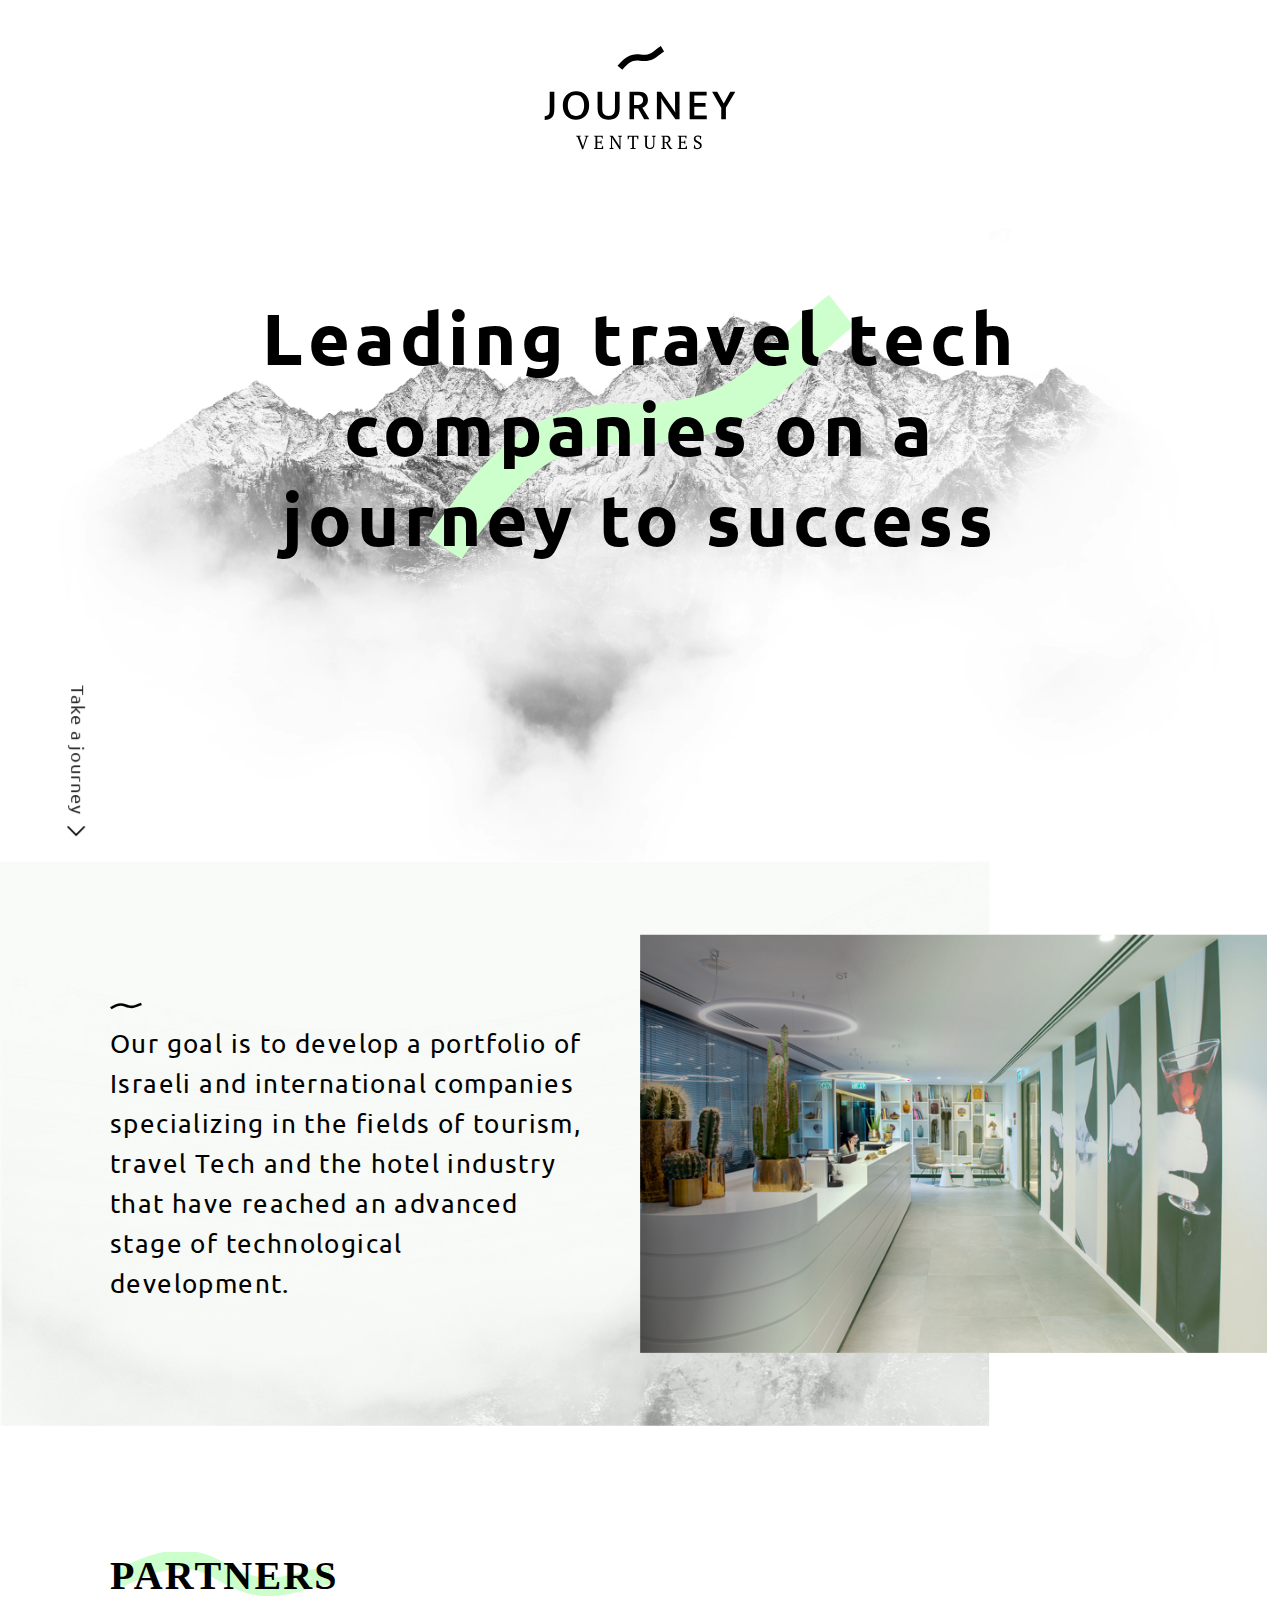
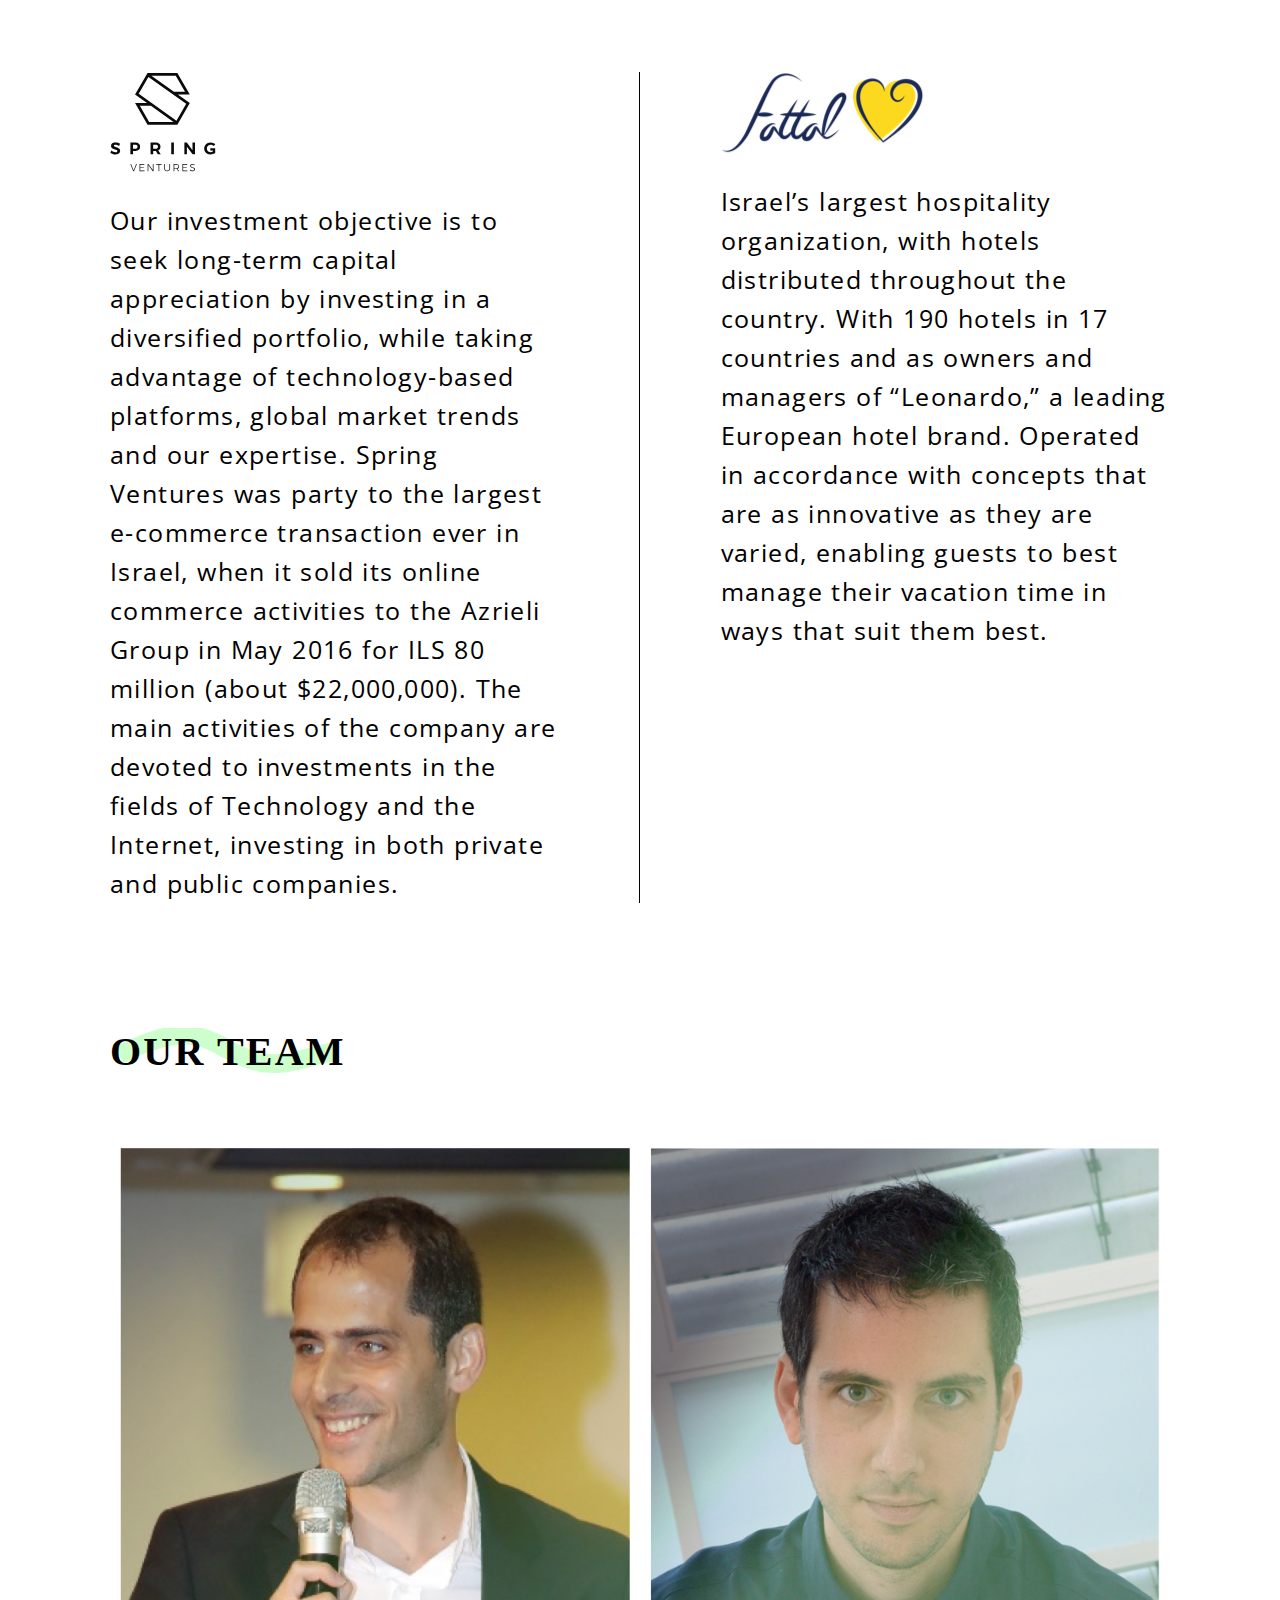
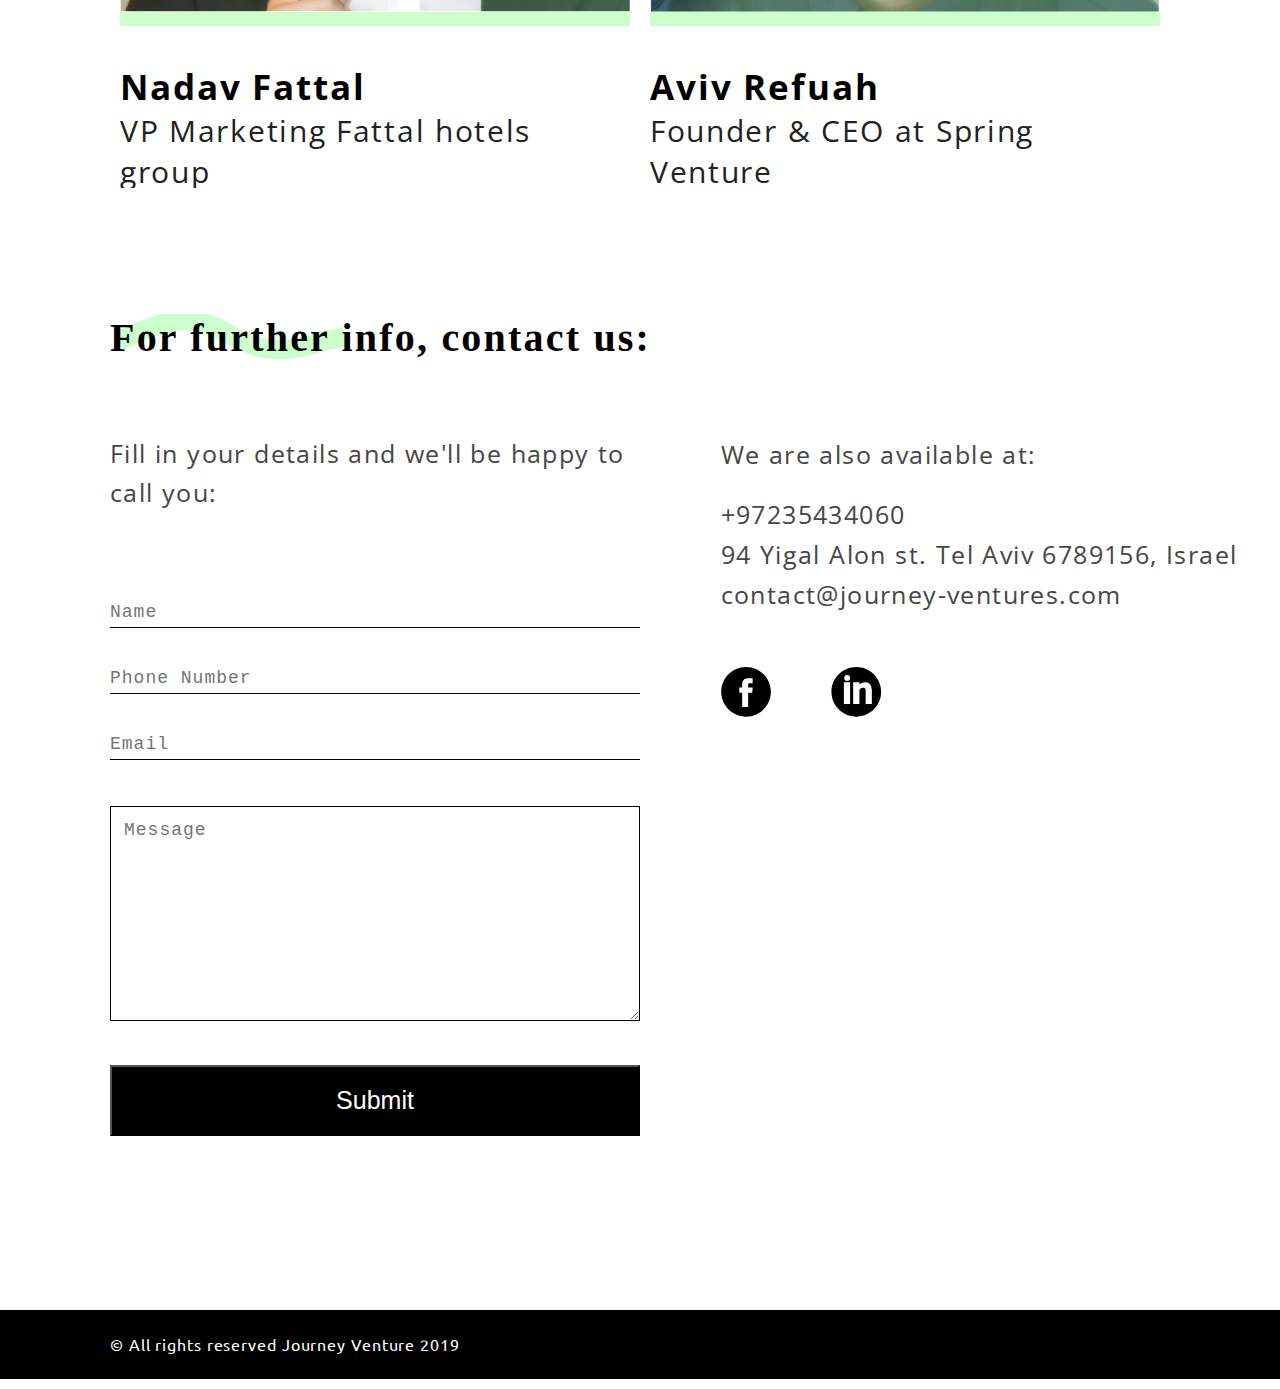
==== commit 04d3749e: "+" ====
--- a/index.html
+++ b/index.html
@@ -7,14 +7,15 @@
     <meta name="title" content="Journey Ventures">
     <meta http-equiv="X-UA-Compatible" content="ie=edge">
     <title>Journey Ventures</title>
+    <link rel="shortcut icon" href="/img/favicon.png" type="image/png">
     <link href="https://fonts.googleapis.com/css?family=Ubuntu:400,700" rel="stylesheet">
     <link href="https://fonts.googleapis.com/css?family=Open+Sans:400,700" rel="stylesheet">
     <link rel="stylesheet" href="reset.css">
     <link rel="stylesheet" href="main.css">
-	
-	<script src="//ajax.googleapis.com/ajax/libs/jquery/1.11.1/jquery.min.js"></script>
-	<script src="main.js"></script>
-	<script src="val.js"></script>
+
+    <script src="//ajax.googleapis.com/ajax/libs/jquery/1.11.1/jquery.min.js"></script>
+
+
 </head>
 
 <body>
@@ -23,7 +24,7 @@
             <img class="logo" src="img/journey.svg">
         </div>
         <span class="welcome-text">Leading travel tech companies on a journey to success</span>
-        <video id="video" muted autoplay>
+        <video id="video" muted autoplay loop>
             <source src="Comp.mp4" type="video/webm">
         </video>
         <div class="clouds-mob"></div>
@@ -46,6 +47,45 @@
             <img class="we-are-img" src="img/office.jpg">
         </div>
     </section>
+    <!-- <section class="our-team margin-sides section">
+        <div class="person-wrapper sections-contents" id="js-nadav" data-id="3">
+            <div class="nadav">
+                <div class="nadav-photo">
+                    <p>a</p>
+                </div> -->
+    <!-- <img class="person-img" src="img/nadav.png" data-id="3">
+                <img class="not-active" src="img/nadav-hover.png" data-id="3"> -->
+    <!-- <span class="name-title">Nadav Fattal</span> <br>
+                <span class="position-title">VP Marketing Fattal hotels group</span>
+                <div class="text-about-person text-block" data-id="3">Nadav has accumulated more than 10 years of
+                    experience focusing on digital marketing for the Fattal Group, heading the chain’s digital marketing
+                    effort and developing fruitful technological products and platforms. While working in digital
+                    marketing as a whole, Nadav has specialized in working with start-ups in particular and is
+                    experienced in developing new products and companies.</div>
+            </div>
+
+        </div>
+
+        <div class="person-wrapper sections-contents" id="js-aviv" data-id="4">
+            <div class="aviv">
+                <div class="aviv-photo">
+                    <p>a</p>
+                </div>
+                 <img class="person-img" src="img/aviv.jpg" data-id="4">
+                <img class="not-active" src="img/aviv-hover.jpg" data-id="4"> -->
+    <!-- <span class="name-title">Aviv Refuah</span> <br>
+                <span class="position-title">Founder & CEO at Spring Venture</span>
+                <div class="text-about-person text-block" data-id="4">A prodigy who established and directed his first
+                    company nearly two decades ago, at the age of 18, and has never slowed down, Aviv Refuah is one of
+                    Israel’s first and most experienced Tech entrepreneurs, with a proven track record in recognizing
+                    technological trends and turning them into opportunities.
+                    Much of his work until now has focused on e-commerce and the potential inherent in online sales
+                    platforms.</div>
+            </div> -->
+
+    <!-- </div>
+
+    </section> -->
     <span class="title margin-sides title-partners">PARTNERS</span>
     <section class="partners margin-sides section">
 
@@ -67,24 +107,24 @@
         </div>
         <div class="fattal-partner sections-contents">
             <!-- <div class="container-border-left"> -->
-                <img class="partner-icon partner-icon-fattal"  src="img/fattal.jpg">
-                <span class="fattal-text text-block">
-                    Israel’s largest hospitality organization, with hotels distributed throughout the country.
-                    With 190 hotels in 17 countries and as owners and managers of “Leonardo,” a leading European hotel
-                    brand. Operated in accordance with concepts that are as innovative as they are varied, enabling
-                    guests to best manage their vacation time in ways that suit them best.
-                </span>
+            <img class="partner-icon partner-icon-fattal" src="img/fattal.jpg">
+            <span class="fattal-text text-block">
+                Israel’s largest hospitality organization, with hotels distributed throughout the country.
+                With 190 hotels in 17 countries and as owners and managers of “Leonardo,” a leading European hotel
+                brand. Operated in accordance with concepts that are as innovative as they are varied, enabling
+                guests to best manage their vacation time in ways that suit them best.
+            </span>
             <!-- </div> -->
         </div>
     </section>
     <span class="title margin-sides">OUR TEAM</span>
-    <section class="our-team margin-sides section">
+    <!-- <section class="our-team margin-sides section">
         <div class="person-wrapper sections-contents" id="js-nadav" data-id="1">
             <div class="nadav">
-                <img class="person-img" src="img/nadav.jpg" data-id="1">
-                <img class="not-active" src="img/nadav-hover.jpg" data-id="1">
+                <img class="person-img" src="img/nadav.png" data-id="1">
+                <img class="not-active" src="img/nadav-hover.png" data-id="1">
                 <span class="name-title">Nadav Fattal</span> <br>
-                <span class="position-title">CEO at Fattal Hotels</span>
+                <span class="position-title">VP Marketing Fattal hotels group</span>
                 <div class="text-about-person text-block" data-id="1">Nadav has accumulated more than 10 years of
                     experience focusing on digital marketing for the Fattal Group, heading the chain’s digital marketing
                     effort and developing fruitful technological products and platforms. While working in digital
@@ -106,6 +146,44 @@
                     platforms.</div>
             </div>
         </div>
+    </section> -->
+    <section class="our-team margin-sides section">
+        <div class="person-wrapper sections-contents" id="js-nadav" data-id="3">
+            <div class="nadav">
+                <img class="person-img" src="img/nadav.png" data-id="3">
+                <div class="animated-container-nadav">
+                    <span class="name-title">Nadav Fattal</span> <br>
+                    <span class="position-title">VP Marketing Fattal hotels group</span>
+                    <div class="text-about-person text-block" data-id="3">Nadav has accumulated more than 10 years of
+                        experience focusing on digital marketing for the Fattal Group, heading the chain’s digital
+                        marketing
+                        effort and developing fruitful technological products and platforms. While working in digital
+                        marketing as a whole, Nadav has specialized in working with start-ups in particular and is
+                        experienced in developing new products and companies.</div>
+                </div>
+            </div>
+        </div>
+        <div class="person-wrapper sections-contents" id="js-aviv" data-id="4">
+            <div class="aviv">
+                <img class="person-img" src="img/aviv.jpg" data-id="4">
+                <div class="animated-container-nadav">
+                    <span class="name-title">Aviv Refuah</span> <br>
+                    <span class="position-title">Founder & CEO at Spring Venture</span>
+                    <div class="text-about-person text-block" data-id="4">A prodigy who established and directed his
+                        first
+                        company nearly two decades ago, at the age of 18, and has never slowed down, Aviv Refuah is one
+                        of
+                        Israel’s first and most experienced Tech entrepreneurs, with a proven track record in
+                        recognizing
+                        technological trends and turning them into opportunities.
+                        Much of his work until now has focused on e-commerce and the potential inherent in online sales
+                        platforms.</div>
+                </div>
+            </div>
+        </div>
+
+        </div>
+
     </section>
     <span class="title margin-sides more-info-title">For further info, contact us:</span>
     <section class=" margin-sides section">
@@ -115,32 +193,36 @@
             </span>
             <h5 id="error">Form isn't valid</h5>
             <h5 id="mail-error">Write correct email</h5>
-			<h5 id="phone-error">Write correct phone!</h5>
-            
-			<form method="post" >			
-            <!-- action="https://formspree.io/journeyventures2019@gmail.com" -->
-                
-                <textarea class="small-textarea" id="name" for="name" type="text" placeholder="Name" name="name"></textarea> <br>
-                <textarea class="small-textarea" id="phone" for="phone" type="tel" placeholder="Phone Number" name="phone"></textarea> <br>
-                <textarea class="small-textarea" id="mail" for="email" type="email" placeholder="Email" name="email"></textarea> <br>
-                <textarea id="message" for="comments" cols="30" rows="10" placeholder="Message" name="message"></textarea> <br>
-                
-				<button id="btn-form" class="btn-submit" type="submit"> Submit </button>
+            <h5 id="phone-error">Write correct phone!</h5>
+
+            <form method="post">
+                <!-- action="https://formspree.io/journeyventures2019@gmail.com" -->
+
+                <textarea class="small-textarea" id="name" for="name" type="text" placeholder="Name"
+                    name="name"></textarea> <br>
+                <textarea class="small-textarea" id="phone" for="phone" type="tel" placeholder="Phone Number"
+                    name="phone"></textarea> <br>
+                <textarea class="small-textarea" id="mail" for="email" type="email" placeholder="Email"
+                    name="email"></textarea> <br>
+                <textarea id="message" for="comments" cols="30" rows="10" placeholder="Message"
+                    name="message"></textarea> <br>
+
+                <button id="btn-form" class="btn-submit" type="submit"> Submit </button>
             </form>
-			
+
             <!-- <button id="btn-form" class="btn-submit" type="submit"> Submit </button> -->
-			
-			<div class="throw_error"></div>	
-			
+
+            <div class="throw_error"></div>
+
             <h5 id="error">Form isn't valid</h5>
             <h5 id="mail-error">Write correct email!</h5>
-			<h5 id="phone-error">Write correct phone!</h5>
+            <h5 id="phone-error">Write correct phone!</h5>
             <h5 id="success">We got your information!</h5>
-	
+
         </div>
         <div class="contacts sections-contents">
             <span class="text-block contact-us-text">
-               <span class="we-are-also"> We are also available at: </span> 
+                <span class="we-are-also"> We are also available at: </span>
                 +97235434060<br>
                 94 Yigal Alon st. Tel Aviv 6789156, Israel <br>
                 contact@journey-ventures.com<br>
@@ -149,12 +231,12 @@
             </span>
         </div>
     </section>
+
     <footer>
         © All rights reserved Journey Venture 2019
     </footer>
-    <!-- <script src="main.js"></script> -->
+    <script src="main.js"></script>
+    <script src="val.js"></script>
 </body>
 
-</html>
-
-
+</html>--- a/main.css
+++ b/main.css
@@ -147,7 +147,9 @@
   border-right: 1px solid black;
 }
 .text-about-person {
-  display: none;
+  /* display: none; */
+  opacity: 0;
+  transition: all 0.5s;
 }
 .name-title {
   font-family: "Open Sans", sans-serif;
@@ -176,9 +178,10 @@
 .nadav,
 .aviv {
   width: 100%;
-  /* max-width: 598px; */
   margin-right: 10px;
   margin-left: 10px;
+  height: 50vw;
+  overflow: hidden;
 }
 
 .person-img,
@@ -186,7 +189,7 @@
   width: 100%;
   /* max-width: 598px; */
   align-self: center;
-  border-bottom: 14px solid #cdffcc;
+  /* border-bottom: 14px solid #cdffcc; */
 }
 .not-active {
   width: 100%;
@@ -216,7 +219,7 @@
   /* font-family: "Open Sans"; */
   color: #464646;
 }
-.small-textarea{
+.small-textarea {
   border: none;
   border-bottom: 1px solid black;
   padding: 30px 0 0 0;
@@ -240,11 +243,11 @@
 ::-moz-placeholder,
 ::-webkit-input-placeholder,
 :-moz-placeholder,
-:-ms-input-placeholder  {
-  color: #464646;
-  padding:40px 0 0 -40px; 
+:-ms-input-placeholder {
+  color: #464646;
+  padding: 40px 0 0 -40px;
   line-height: 10px;
-  
+
   /* font-family: "Open Sans"; */
 }
 .contacts {
@@ -277,7 +280,7 @@
   margin-top: 44px;
   font-size: 25px;
   height: 71px;
-      width: 100%;
+  width: 100%;
 }
 .btn-submit:hover {
   background-color: #233223;
@@ -286,7 +289,7 @@
   line-height: 4rem;
   color: #464646;
 }
-.we-are-also{
+.we-are-also {
   display: block;
   padding-bottom: 20px;
 }
@@ -318,10 +321,24 @@
 #success {
   display: none;
   color: green;
-   font-size: 1.8rem;
-   margin: 5px;
-}
-@media only screen and (max-width: 1024px) {
+  font-size: 1.8rem;
+  margin: 5px;
+}
+@media screen and (max-width: 1485px) {
+  .text-about-person {
+    font-size: 1.6rem;
+  }
+}
+@media  screen and (max-width: 1171px) {
+  .nadav,
+  .aviv {
+   height: 70vw;
+  }
+}
+@media screen and (max-width: 1024px) {
+  .text-about-person {
+    font-size: 2.5rem;
+  }
   .section {
     flex-direction: column;
     height: auto;
@@ -349,7 +366,7 @@
     width: 100%;
   }
   .text-block {
-    font-size: 1.8rem;
+    /* font-size: 1.8rem; */
     line-height: 1.56;
     letter-spacing: 1px;
     padding-top: 30px;
@@ -392,6 +409,7 @@
   .aviv {
     margin-right: unset;
     margin-left: unset;
+    height: 100vw;
   }
   video {
     display: none;
@@ -400,12 +418,17 @@
     border-right: none;
   }
 }
-@media only screen and (max-width: 988px) {
+@media  screen and (max-width: 988px) {
   .welcome-text {
     margin-top: 140px;
   }
 }
-@media only screen and (max-width: 612px) {
+@media  screen and (max-width: 888px) {
+  .text-about-person {
+    font-size:1.8rem;
+  }
+}
+@media screen and (max-width: 612px) {
   .logo-container img {
     width: 25%;
   }
@@ -443,20 +466,20 @@
   .fattal-text {
     margin-top: unset;
   }
-  .name-title{
+  .name-title {
     margin-top: 1.1rem;
   }
-  .aviv{
+  .aviv {
     margin-top: 50px;
   }
-  .more-info-title{
+  .more-info-title {
     margin-top: 70px;
   }
-  .form-text{
+  .form-text {
     padding-top: unset;
     margin-bottom: unset;
   }
-  input{
+  input {
     height: 85px;
   }
 }
@@ -493,3 +516,35 @@
 .success-container img {
   width: 89px;
 }
+.nadav-photo {
+  background: url("img/nadav.png") no-repeat;
+  background-size: cover;
+  /* height: 40vw; */
+  width: 100%;
+  border-bottom: 14px solid #cdffcc;
+}
+.aviv-photo {
+  background: url("img/aviv.jpg") no-repeat;
+  background-size: cover;
+  /* height: 40vw; */
+  width: 100%;
+  border-bottom: 14px solid #cdffcc;
+}
+.active .text-about-person {
+  display: block;
+}
+.nadav-photo p,
+.aviv-photo p {
+  color: transparent;
+}
+.animated-container-nadav {
+  border-top: 14px solid #cdffcc;
+  transition: all 1s;
+  background-color: white;
+}
+.moveUp {
+  transform: translateY(-300px);
+}
+.moveDown {
+  transform: translateY(0);
+}
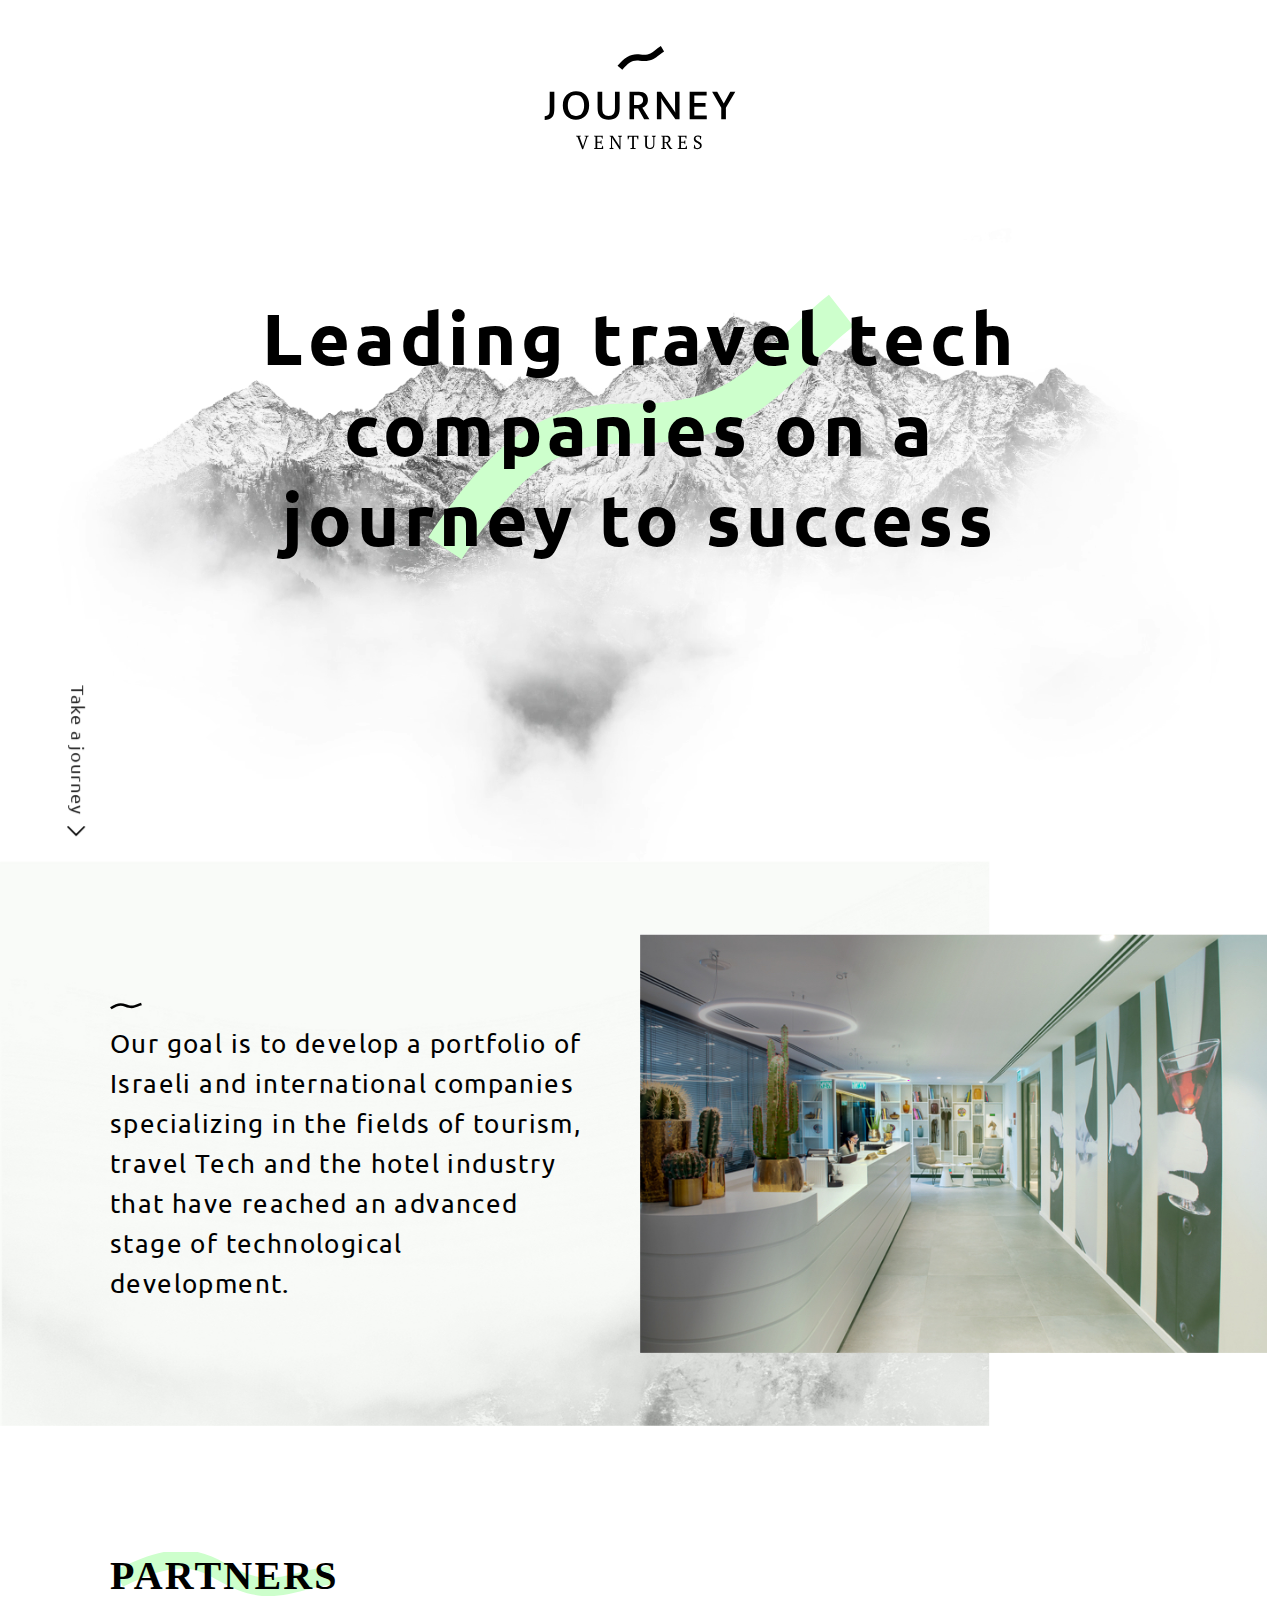
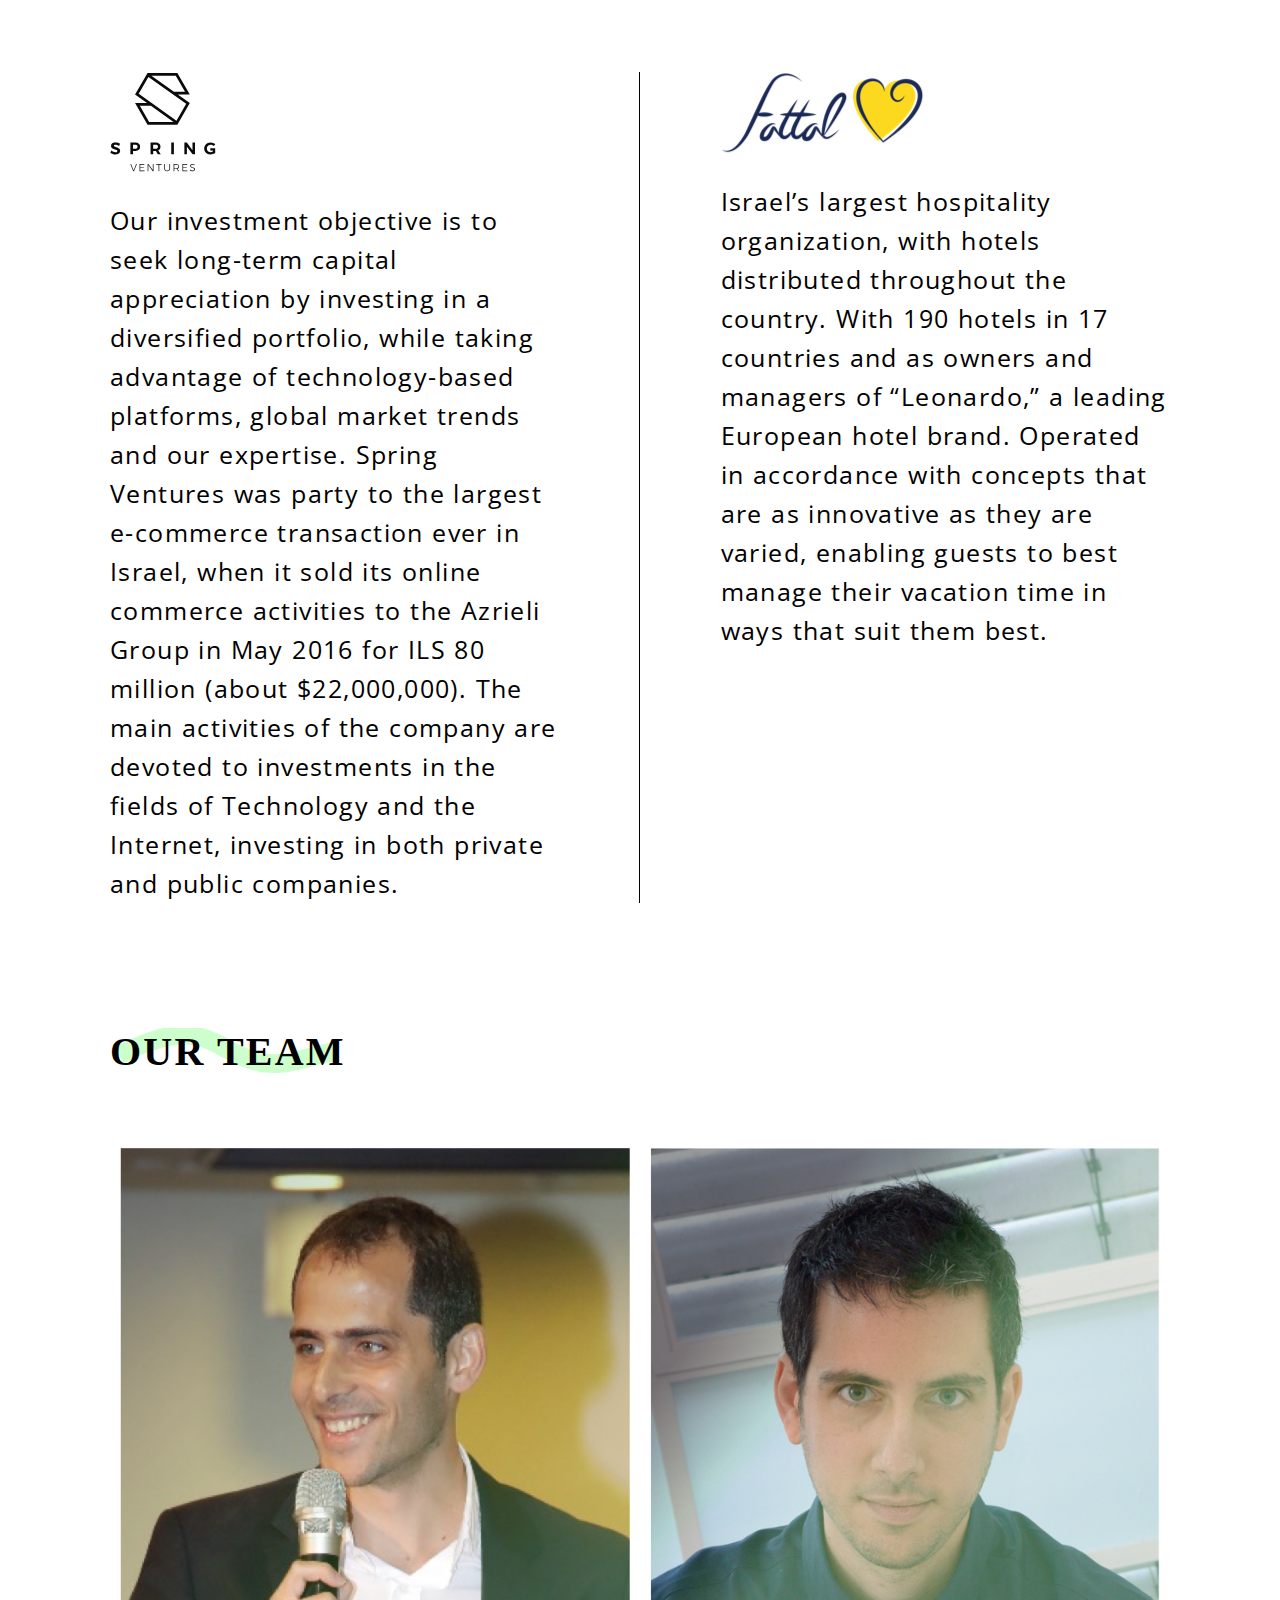
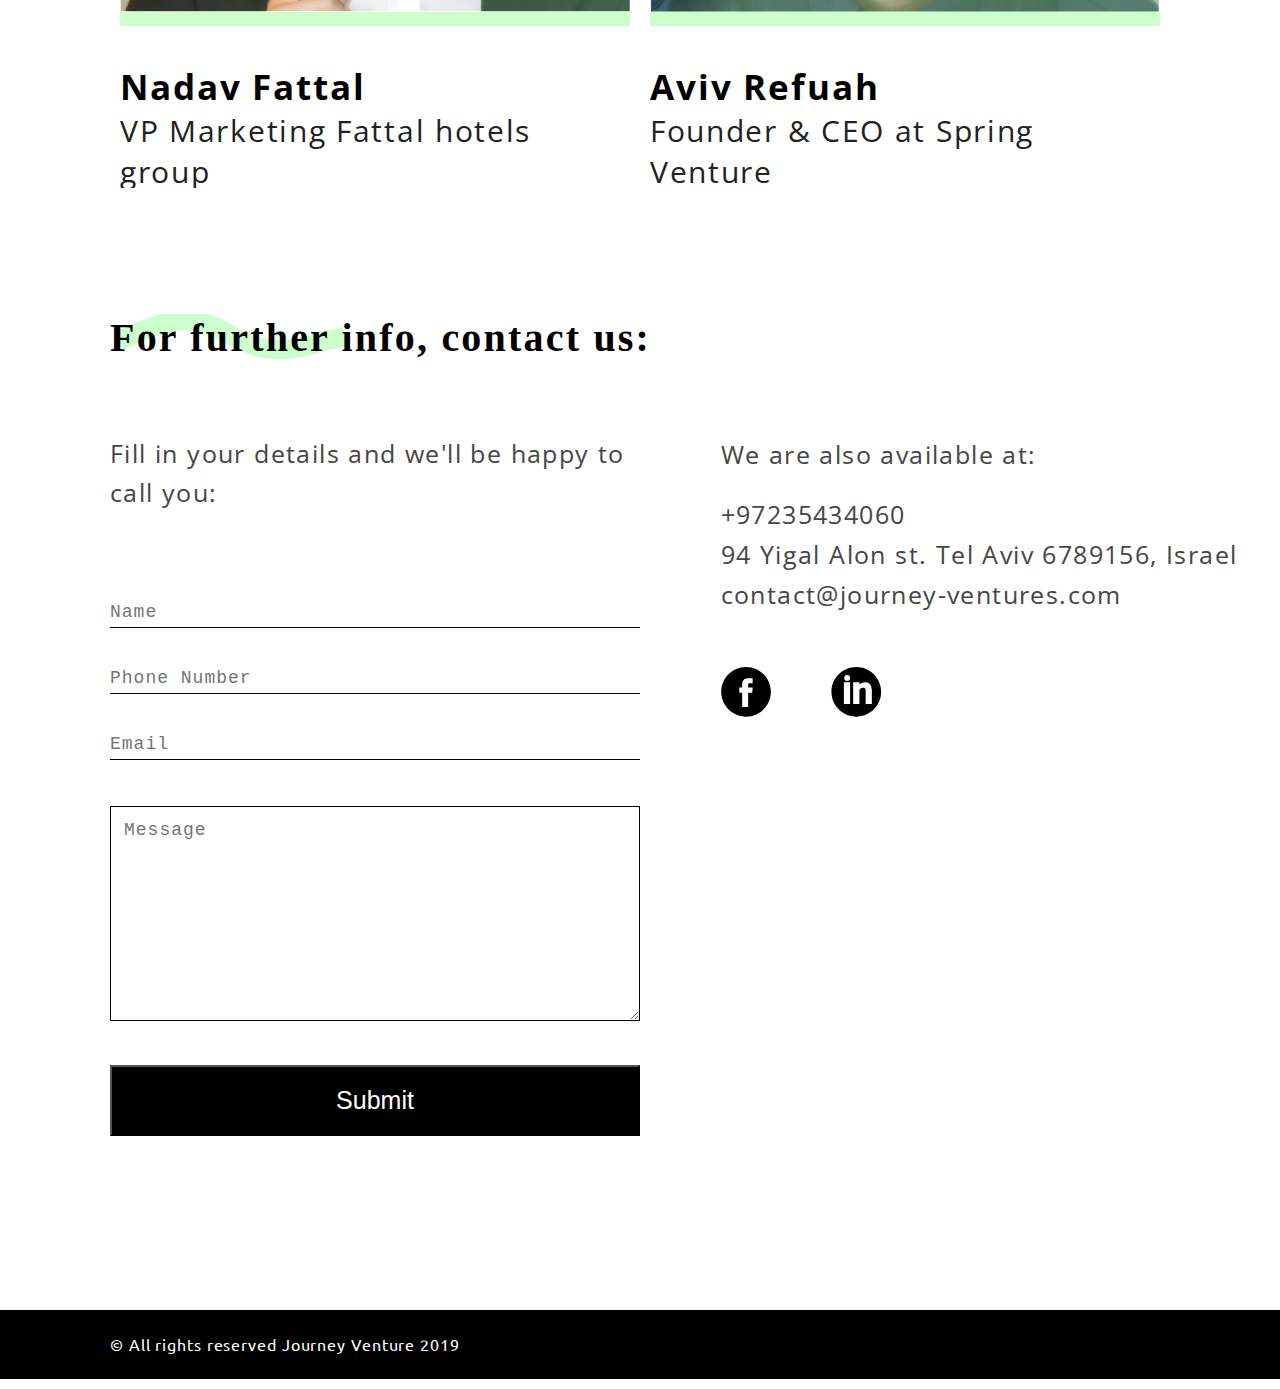
==== commit c0dcf028: "+" ====
--- a/index.html
+++ b/index.html
@@ -1,6 +1,5 @@
 <!DOCTYPE html>
 <html lang="en">
-
 <head>
     <meta charset="UTF-8">
     <meta name="viewport" content="width=device-width, initial-scale=1.0">
@@ -12,12 +11,8 @@
     <link href="https://fonts.googleapis.com/css?family=Open+Sans:400,700" rel="stylesheet">
     <link rel="stylesheet" href="reset.css">
     <link rel="stylesheet" href="main.css">
-
     <script src="//ajax.googleapis.com/ajax/libs/jquery/1.11.1/jquery.min.js"></script>
-
-
 </head>
-
 <body>
     <section class="welcome-section section">
         <div class="logo-container">
@@ -33,7 +28,6 @@
             <img src="img/arrow-down.svg" alt="">
         </div>
     </section>
-
     <section class="we-are section" id="we-are">
         <div class="we-are-text  text-block">
             <div> <img class="img-for-mob" src="img/small.svg"></div>
@@ -47,48 +41,8 @@
             <img class="we-are-img" src="img/office.jpg">
         </div>
     </section>
-    <!-- <section class="our-team margin-sides section">
-        <div class="person-wrapper sections-contents" id="js-nadav" data-id="3">
-            <div class="nadav">
-                <div class="nadav-photo">
-                    <p>a</p>
-                </div> -->
-    <!-- <img class="person-img" src="img/nadav.png" data-id="3">
-                <img class="not-active" src="img/nadav-hover.png" data-id="3"> -->
-    <!-- <span class="name-title">Nadav Fattal</span> <br>
-                <span class="position-title">VP Marketing Fattal hotels group</span>
-                <div class="text-about-person text-block" data-id="3">Nadav has accumulated more than 10 years of
-                    experience focusing on digital marketing for the Fattal Group, heading the chain’s digital marketing
-                    effort and developing fruitful technological products and platforms. While working in digital
-                    marketing as a whole, Nadav has specialized in working with start-ups in particular and is
-                    experienced in developing new products and companies.</div>
-            </div>
-
-        </div>
-
-        <div class="person-wrapper sections-contents" id="js-aviv" data-id="4">
-            <div class="aviv">
-                <div class="aviv-photo">
-                    <p>a</p>
-                </div>
-                 <img class="person-img" src="img/aviv.jpg" data-id="4">
-                <img class="not-active" src="img/aviv-hover.jpg" data-id="4"> -->
-    <!-- <span class="name-title">Aviv Refuah</span> <br>
-                <span class="position-title">Founder & CEO at Spring Venture</span>
-                <div class="text-about-person text-block" data-id="4">A prodigy who established and directed his first
-                    company nearly two decades ago, at the age of 18, and has never slowed down, Aviv Refuah is one of
-                    Israel’s first and most experienced Tech entrepreneurs, with a proven track record in recognizing
-                    technological trends and turning them into opportunities.
-                    Much of his work until now has focused on e-commerce and the potential inherent in online sales
-                    platforms.</div>
-            </div> -->
-
-    <!-- </div>
-
-    </section> -->
     <span class="title margin-sides title-partners">PARTNERS</span>
     <section class="partners margin-sides section">
-
         <div class="spring-partner sections-contents">
             <div class="container-border-right">
                 <img class="partner-icon partner-icon-spring" src="img/spring.svg">
@@ -106,7 +60,6 @@
             </div>
         </div>
         <div class="fattal-partner sections-contents">
-            <!-- <div class="container-border-left"> -->
             <img class="partner-icon partner-icon-fattal" src="img/fattal.jpg">
             <span class="fattal-text text-block">
                 Israel’s largest hospitality organization, with hotels distributed throughout the country.
@@ -114,39 +67,9 @@
                 brand. Operated in accordance with concepts that are as innovative as they are varied, enabling
                 guests to best manage their vacation time in ways that suit them best.
             </span>
-            <!-- </div> -->
         </div>
     </section>
     <span class="title margin-sides">OUR TEAM</span>
-    <!-- <section class="our-team margin-sides section">
-        <div class="person-wrapper sections-contents" id="js-nadav" data-id="1">
-            <div class="nadav">
-                <img class="person-img" src="img/nadav.png" data-id="1">
-                <img class="not-active" src="img/nadav-hover.png" data-id="1">
-                <span class="name-title">Nadav Fattal</span> <br>
-                <span class="position-title">VP Marketing Fattal hotels group</span>
-                <div class="text-about-person text-block" data-id="1">Nadav has accumulated more than 10 years of
-                    experience focusing on digital marketing for the Fattal Group, heading the chain’s digital marketing
-                    effort and developing fruitful technological products and platforms. While working in digital
-                    marketing as a whole, Nadav has specialized in working with start-ups in particular and is
-                    experienced in developing new products and companies.</div>
-            </div>
-        </div>
-        <div class="person-wrapper sections-contents" id="js-aviv" data-id="2">
-            <div class="aviv">
-                <img class="person-img" src="img/aviv.jpg" data-id="2">
-                <img class="not-active" src="img/aviv-hover.jpg" data-id="2">
-                <span class="name-title">Aviv Refuah</span> <br>
-                <span class="position-title">Founder & CEO at Spring Venture</span>
-                <div class="text-about-person text-block" data-id="2">A prodigy who established and directed his first
-                    company nearly two decades ago, at the age of 18, and has never slowed down, Aviv Refuah is one of
-                    Israel’s first and most experienced Tech entrepreneurs, with a proven track record in recognizing
-                    technological trends and turning them into opportunities.
-                    Much of his work until now has focused on e-commerce and the potential inherent in online sales
-                    platforms.</div>
-            </div>
-        </div>
-    </section> -->
     <section class="our-team margin-sides section">
         <div class="person-wrapper sections-contents" id="js-nadav" data-id="3">
             <div class="nadav">
@@ -181,23 +104,17 @@
                 </div>
             </div>
         </div>
-
         </div>
-
     </section>
     <span class="title margin-sides more-info-title">For further info, contact us:</span>
     <section class=" margin-sides section">
         <div class="form sections-contents">
-
             <span class="text-block form-text">Fill in your details and we'll be happy to call you:
             </span>
             <h5 id="error">Form isn't valid</h5>
             <h5 id="mail-error">Write correct email</h5>
             <h5 id="phone-error">Write correct phone!</h5>
-
             <form method="post">
-                <!-- action="https://formspree.io/journeyventures2019@gmail.com" -->
-
                 <textarea class="small-textarea" id="name" for="name" type="text" placeholder="Name"
                     name="name"></textarea> <br>
                 <textarea class="small-textarea" id="phone" for="phone" type="tel" placeholder="Phone Number"
@@ -209,16 +126,11 @@
 
                 <button id="btn-form" class="btn-submit" type="submit"> Submit </button>
             </form>
-
-            <!-- <button id="btn-form" class="btn-submit" type="submit"> Submit </button> -->
-
             <div class="throw_error"></div>
-
             <h5 id="error">Form isn't valid</h5>
             <h5 id="mail-error">Write correct email!</h5>
             <h5 id="phone-error">Write correct phone!</h5>
             <h5 id="success">We got your information!</h5>
-
         </div>
         <div class="contacts sections-contents">
             <span class="text-block contact-us-text">
@@ -231,12 +143,10 @@
             </span>
         </div>
     </section>
-
     <footer>
         © All rights reserved Journey Venture 2019
     </footer>
     <script src="main.js"></script>
     <script src="val.js"></script>
 </body>
-
 </html>--- a/main.css
+++ b/main.css
@@ -548,3 +548,12 @@
 .moveDown {
   transform: translateY(0);
 }
+
+@media screen and (max-width: 505px) {
+.nadav,
+.aviv {
+  margin-right: unset;
+  margin-left: unset;
+  height: 120vw;
+}
+}